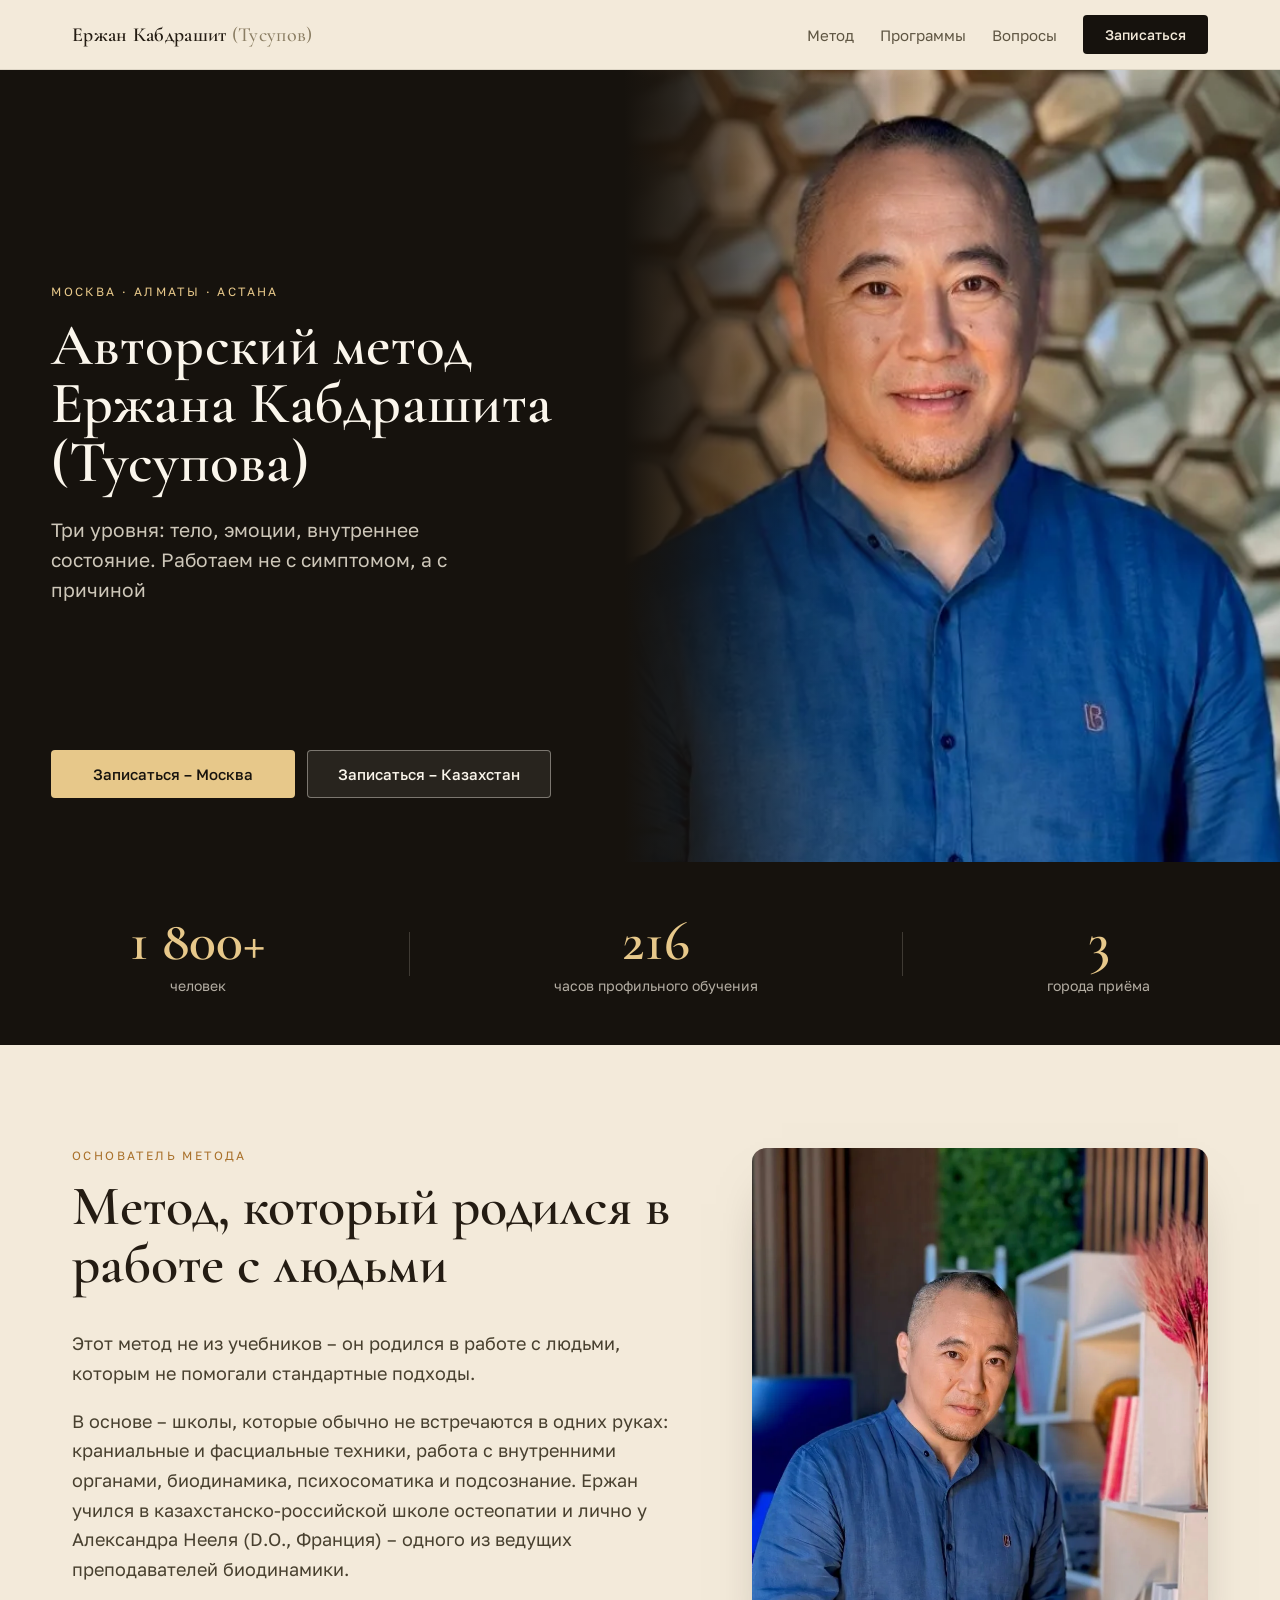
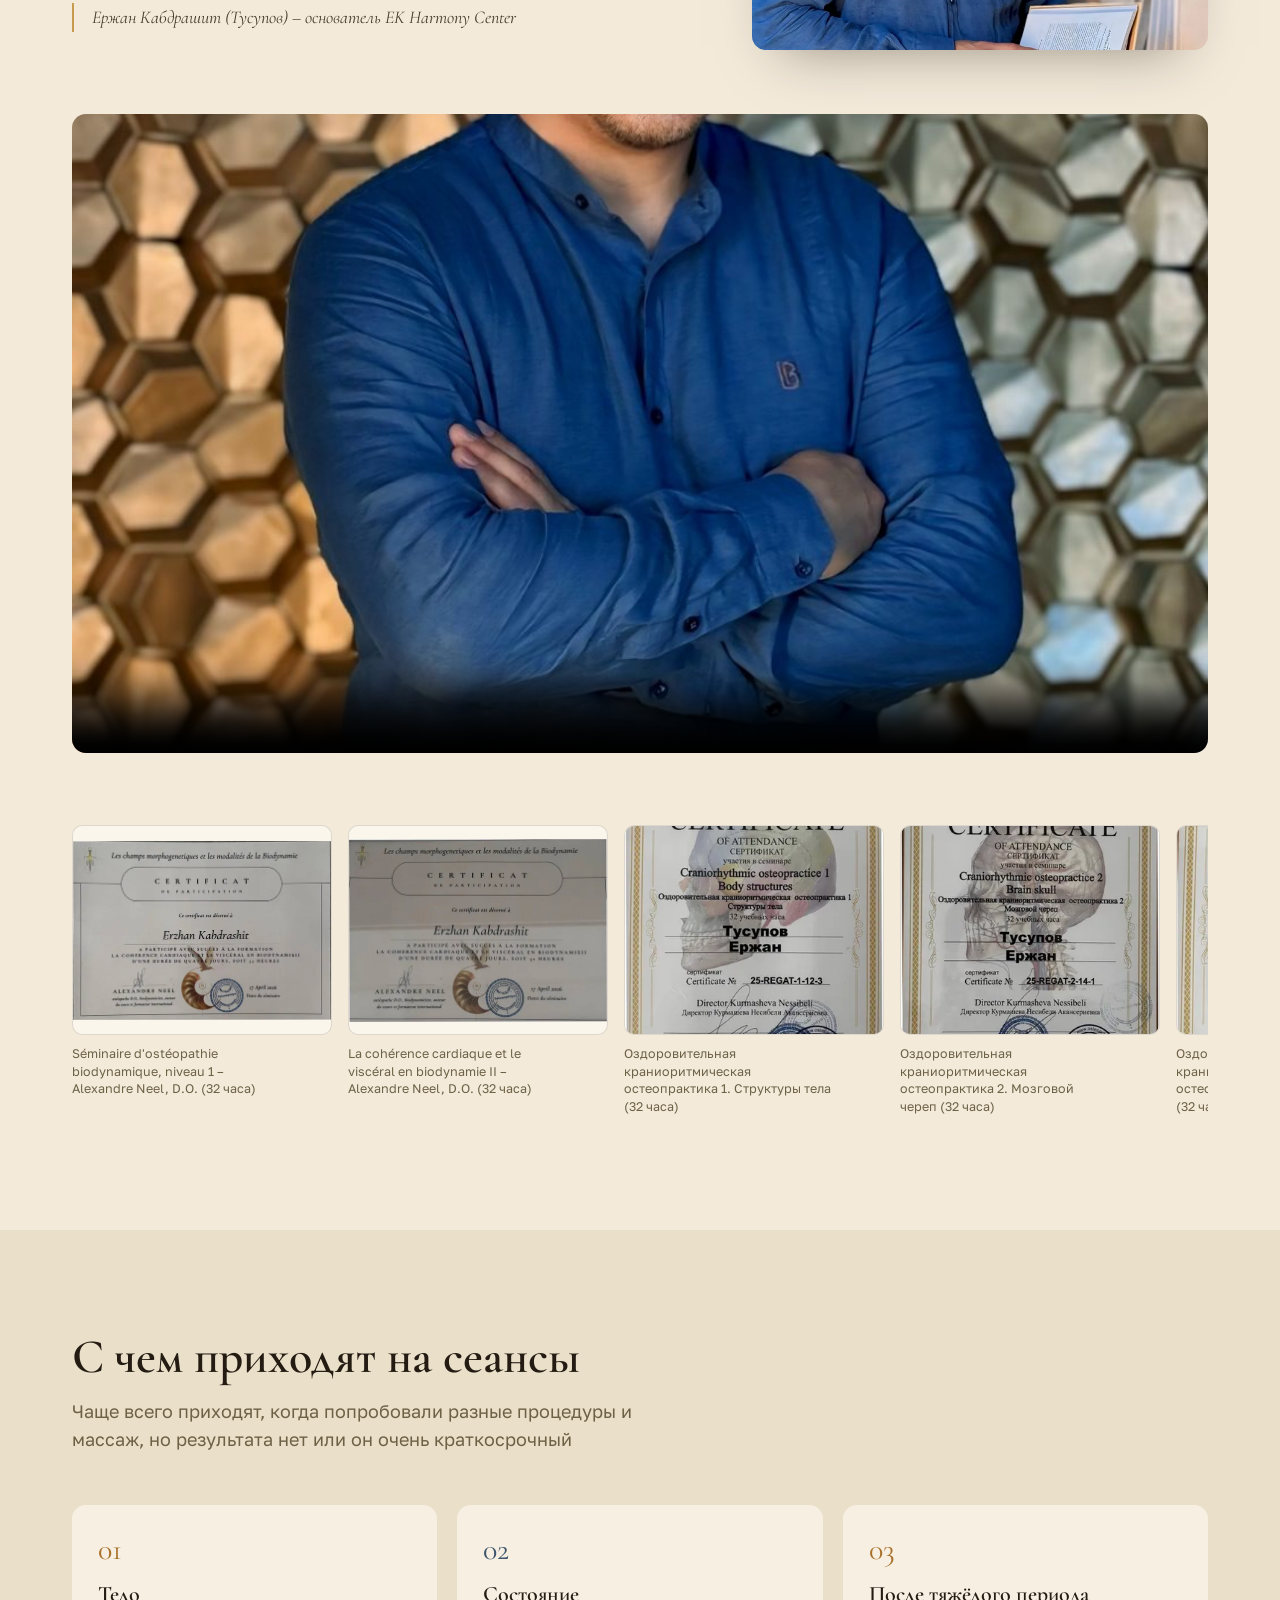
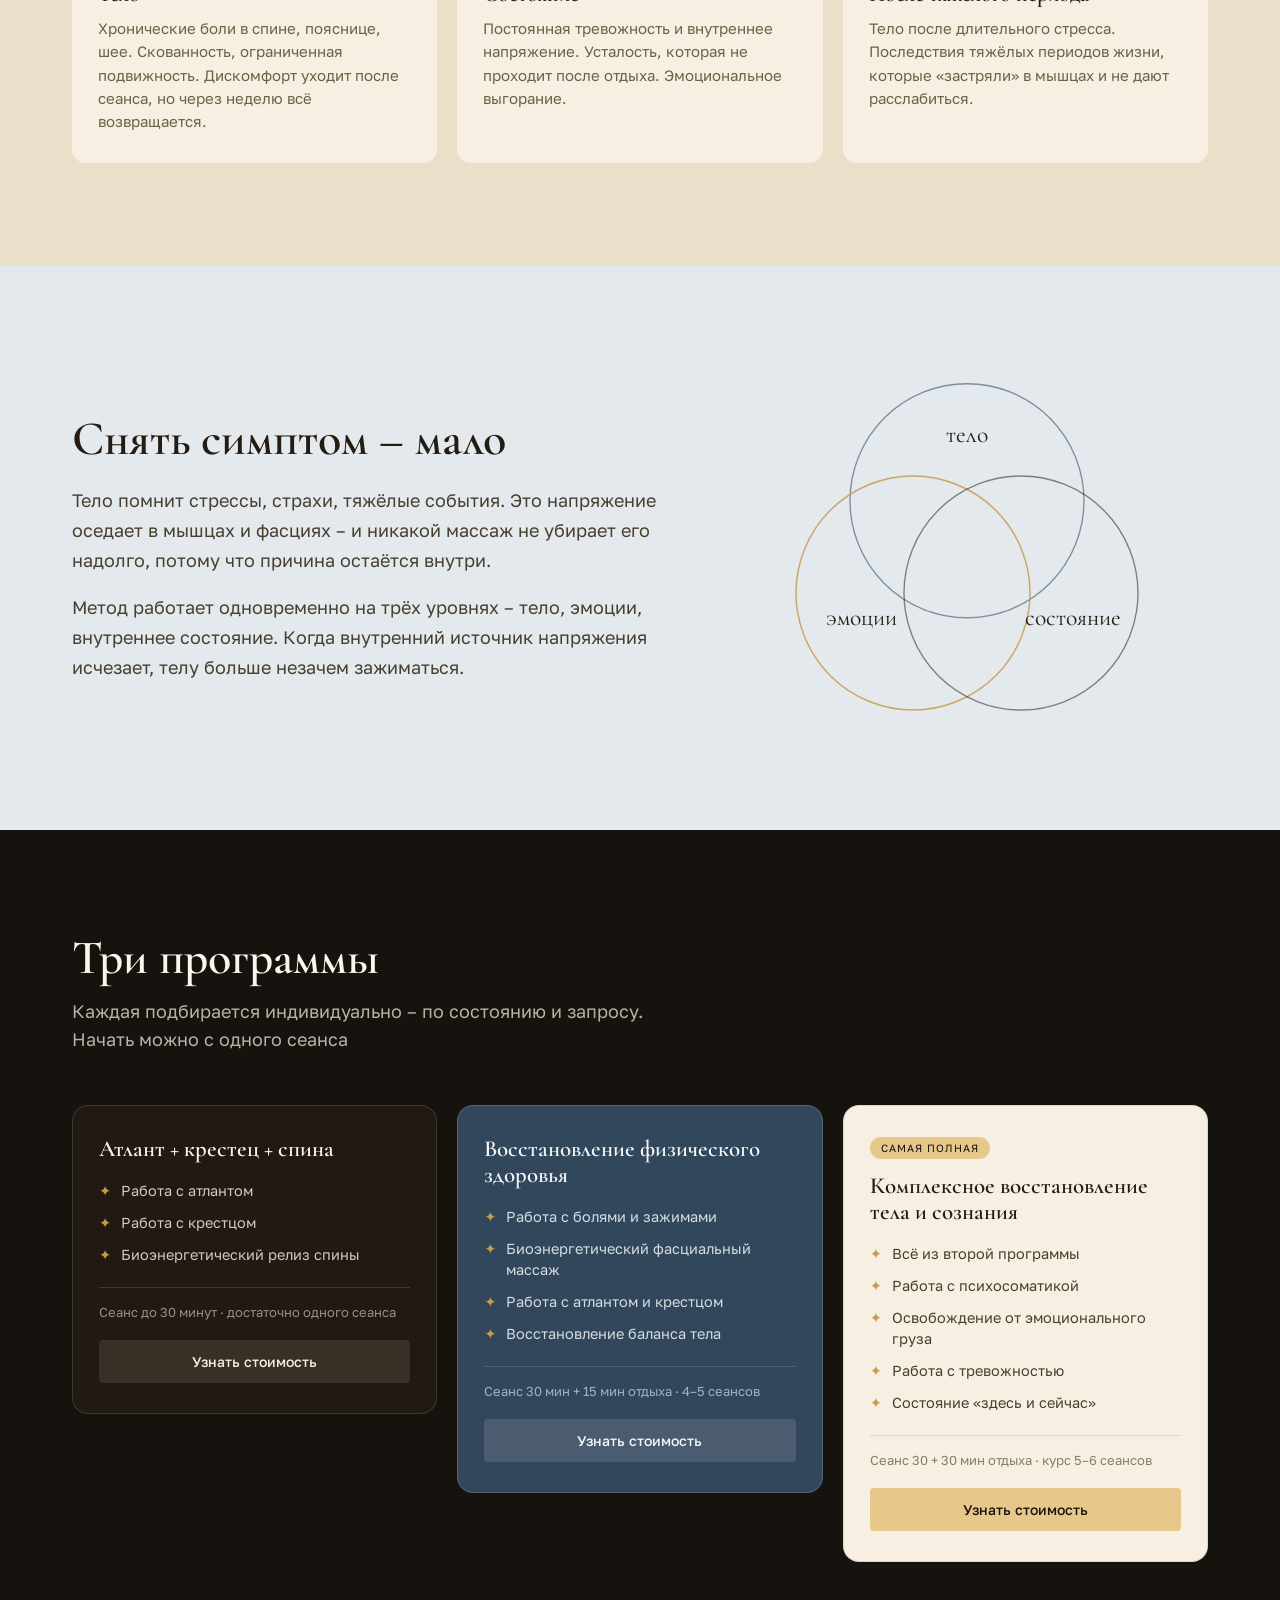
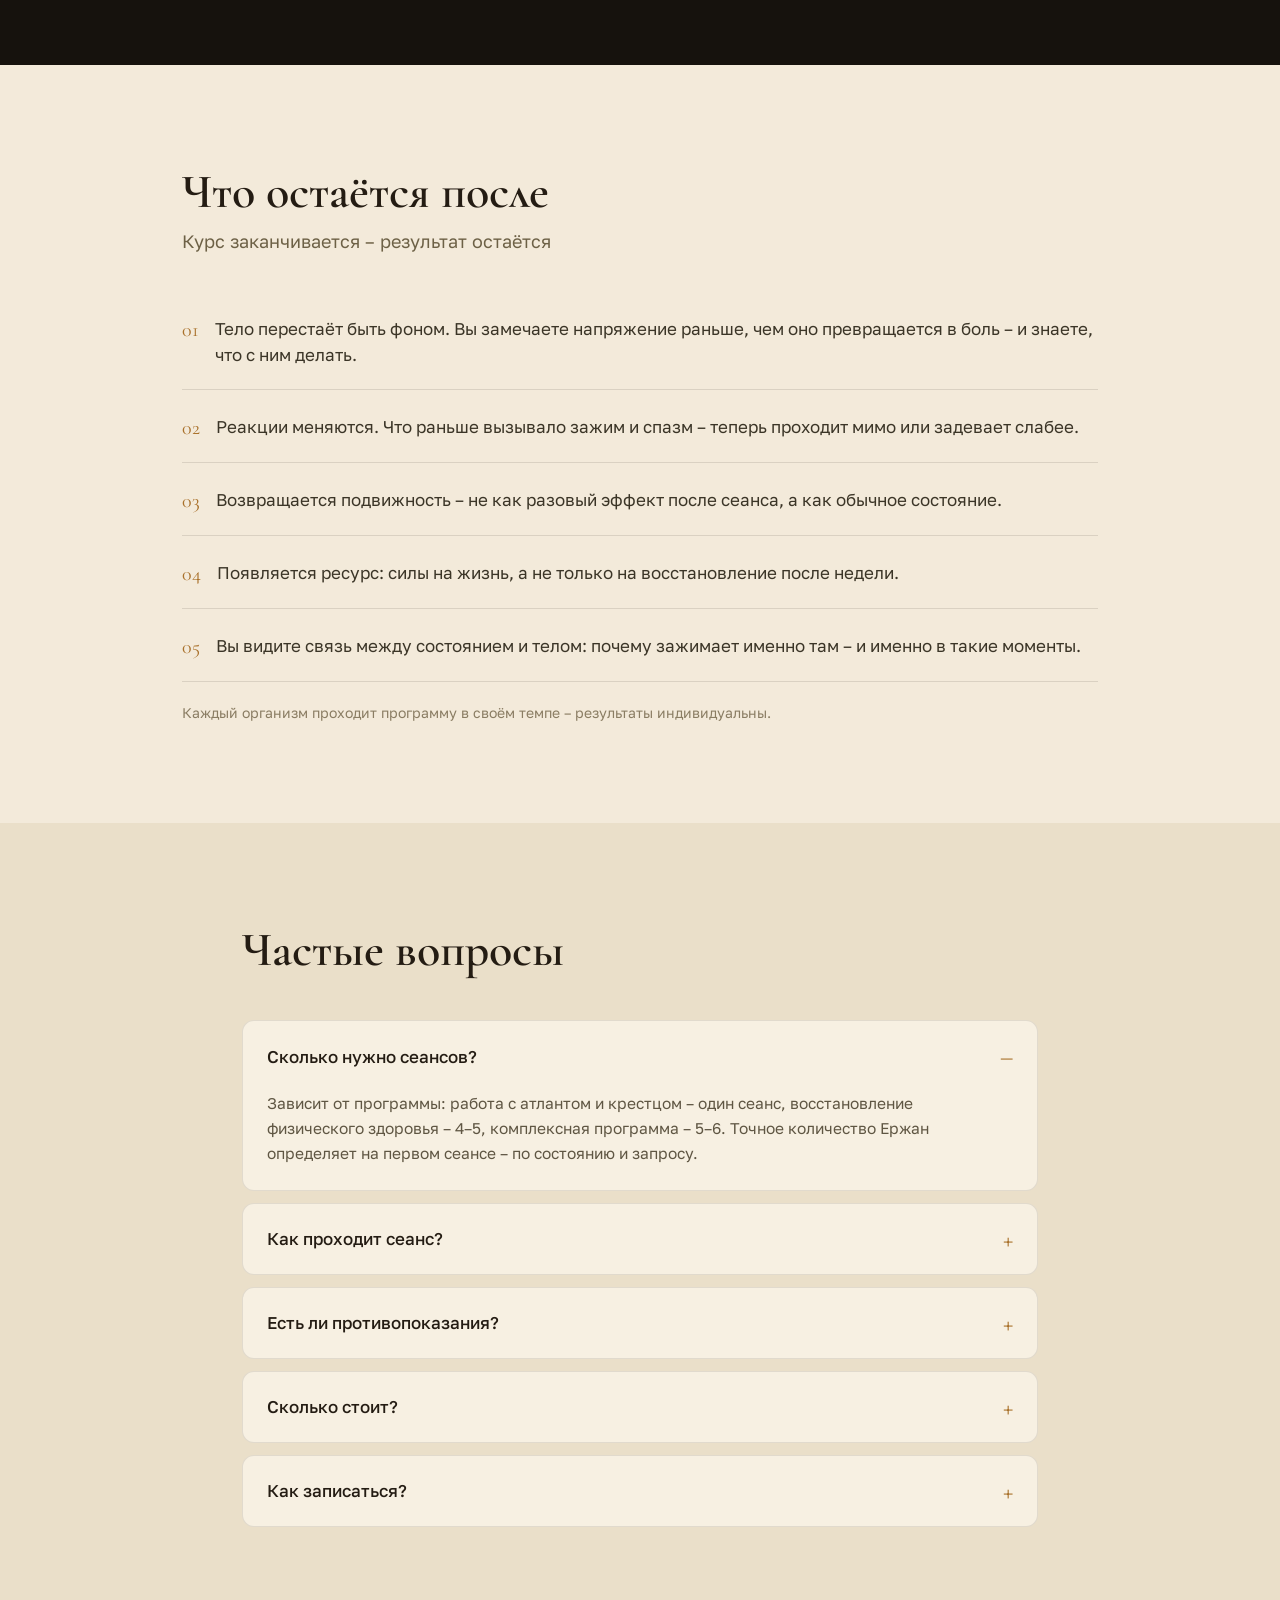
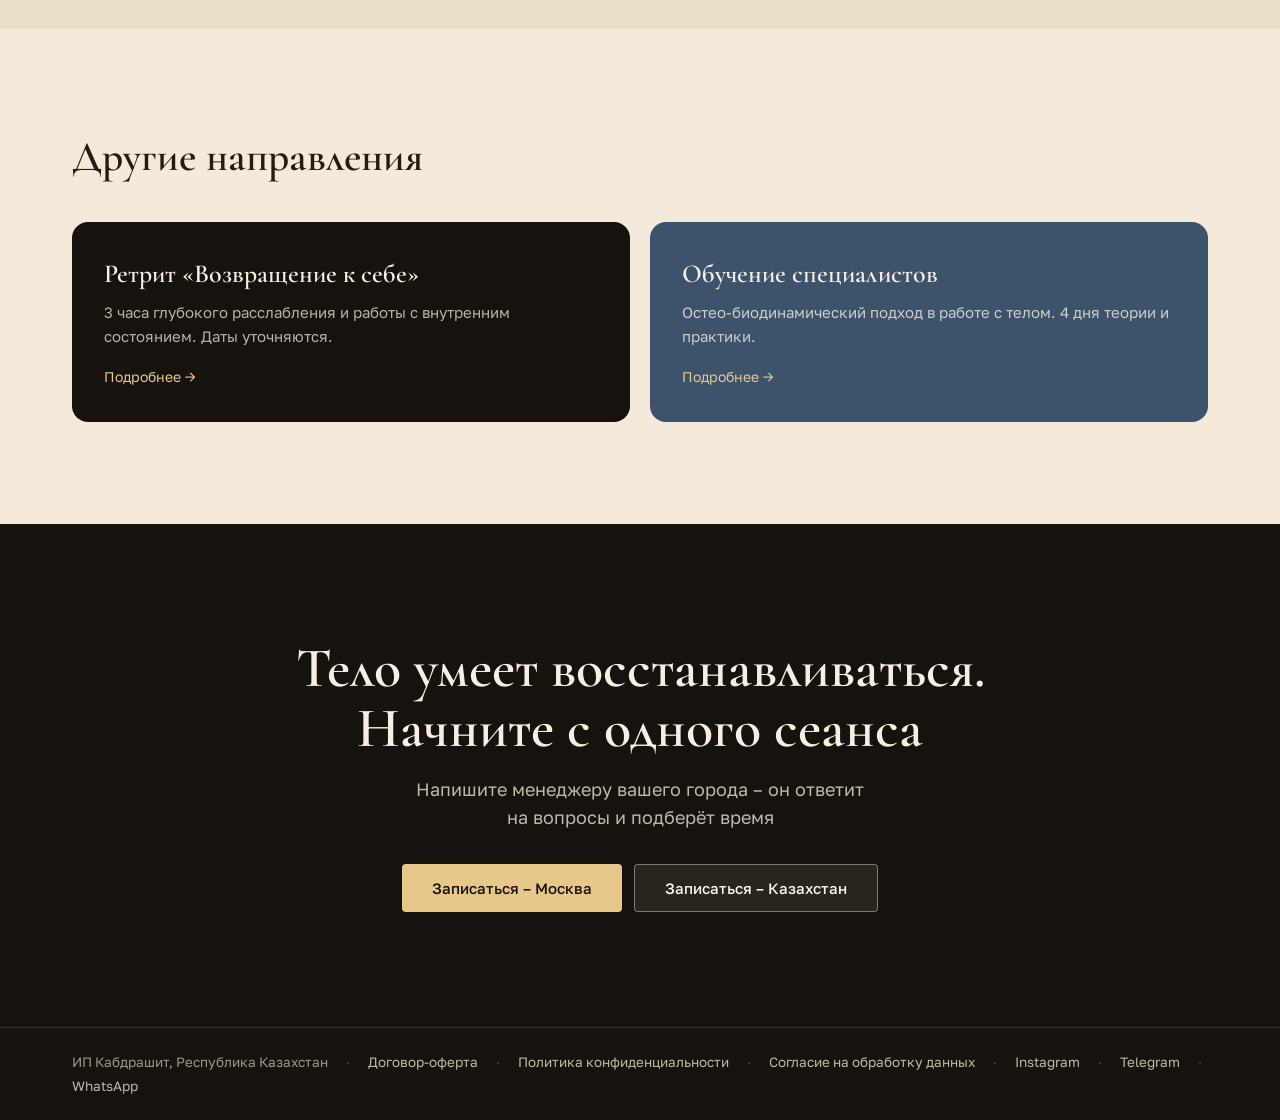
==== index.html @ f8bca26f "Заголовок: «С чем приходят на программу» -> «С чем приходят на сеансы» Co-Authored-By: Claude Fable " ====
<!DOCTYPE html>
<html lang="ru">
<head>
<meta charset="utf-8">
<meta name="viewport" content="width=device-width, initial-scale=1">
<title>Ержан Кабдрашит (Тусупов) – индивидуальные сеансы</title>
<meta name="description" content="Авторский метод работы с телом, эмоциями и внутренним состоянием. Три программы сеансов. Приём в Москве, Алматы и Астане.">
<link rel="canonical" href="https://xenaja.github.io/tusupov-method/">
<meta property="og:type" content="website">
<meta property="og:title" content="Ержан Кабдрашит (Тусупов) – индивидуальные сеансы">
<meta property="og:description" content="Три уровня: тело, эмоции, внутреннее состояние. Работаем не с симптомом, а с причиной. Москва, Алматы, Астана.">
<meta property="og:url" content="https://xenaja.github.io/tusupov-method/">
<meta property="og:image" content="https://xenaja.github.io/tusupov-method/og-image.jpg">
<meta property="og:image:width" content="1200">
<meta property="og:image:height" content="630">
<meta property="og:locale" content="ru_RU">
<link rel="icon" href="favicon.svg" type="image/svg+xml">
<link rel="apple-touch-icon" href="apple-touch-icon.png">
<link rel="preconnect" href="https://fonts.googleapis.com">
<link rel="preconnect" href="https://fonts.gstatic.com" crossorigin>
<link href="https://fonts.googleapis.com/css2?family=Golos+Text:wght@400;500;600&family=Cormorant+Garamond:wght@500;600;700&display=swap" rel="stylesheet">
<script type="application/ld+json">
{
  "@context": "https://schema.org",
  "@type": "Organization",
  "name": "Ержан Кабдрашит (Тусупов)",
  "description": "Авторский метод работы с телом и внутренним состоянием: индивидуальные сеансы, ретрит, обучение специалистов.",
  "url": "https://xenaja.github.io/tusupov-method/",
  "areaServed": ["Москва", "Алматы", "Астана"]
}
</script>
<link rel="stylesheet" href="site.css">
</head>
<body>
<a class="skip-link" href="#main">Перейти к содержимому</a>

<!-- ===== NAV ===== -->
<header class="site-header">
  <nav class="nav" aria-label="Основное меню">
    <a href="#top" class="nav-brand">Ержан Кабдрашит <span>(Тусупов)</span></a>
    <div class="nav-links">
      <a href="#metod" class="link first">Метод</a>
      <a href="#programma" class="link">Программы</a>
      <a href="#faq" class="link">Вопросы</a>
      <a href="#zapis" class="nav-cta">Записаться</a>
    </div>
    <button class="burger" id="burger" aria-label="Открыть меню" aria-expanded="false" aria-controls="mobileMenu">
      <svg class="icon-open" width="20" height="20" viewBox="0 0 20 20" aria-hidden="true"><line x1="2" y1="5" x2="18" y2="5" stroke="#241C13" stroke-width="1.6"/><line x1="2" y1="10" x2="18" y2="10" stroke="#241C13" stroke-width="1.6"/><line x1="2" y1="15" x2="18" y2="15" stroke="#241C13" stroke-width="1.6"/></svg>
      <svg class="icon-close" width="20" height="20" viewBox="0 0 20 20" aria-hidden="true"><line x1="3" y1="3" x2="17" y2="17" stroke="#241C13" stroke-width="1.6"/><line x1="17" y1="3" x2="3" y2="17" stroke="#241C13" stroke-width="1.6"/></svg>
    </button>
  </nav>
</header>
<div class="mobile-menu" id="mobileMenu">
  <a href="#metod" class="link">Метод</a>
  <a href="#programma" class="link">Программы</a>
  <a href="#faq" class="link">Вопросы</a>
  <a href="#zapis" class="nav-cta">Записаться</a>
</div>

<!-- ===== HERO ===== -->
<section class="hero" id="top">
  <div class="hero-copy">
    <div class="hero-center">
      <span class="hero-badge">Москва · Алматы · Астана</span>
      <h1>Авторский метод Ержана Кабдрашита (Тусупова)</h1>
      <p class="hero-sub">Три уровня: тело, эмоции, внутреннее состояние. Работаем не с симптомом, а с причиной</p>
    </div>
    <div class="hero-cta" id="zapis">
      <a class="btn btn-gold" data-tg="program_hero_msk" href="#" target="_blank" rel="noopener">Записаться – Москва</a>
      <a class="btn btn-outline-dark" data-wa="Здравствуйте! Хочу записаться на программу" href="#" target="_blank" rel="noopener">Записаться – Казахстан</a>
    </div>
  </div>
  <div class="hero-photo">
    <picture>
      <source srcset="photos/hero/hero-2.webp" type="image/webp">
      <img src="photos/hero/hero-2.jpg" alt="Ержан Кабдрашит (Тусупов)" loading="eager" fetchpriority="high" style="object-position:60% 20%;transform:scale(1.7);transform-origin:60% 24%;">
    </picture>
  </div>
</section>

<main id="main">

<!-- ===== COUNTERS ===== -->
<section class="counters" aria-label="Цифры">
  <div class="counters-in">
    <div class="counter-item">
      <div class="counter-num"><span data-count-to="1800">0</span>+</div>
      <div class="counter-cap">человек</div>
    </div>
    <div class="counter-sep" aria-hidden="true"></div>
    <div class="counter-item">
      <div class="counter-num"><span data-count-to="216">0</span></div>
      <div class="counter-cap">часов профильного обучения</div>
    </div>
    <div class="counter-sep" aria-hidden="true"></div>
    <div class="counter-item">
      <div class="counter-num">3</div>
      <div class="counter-cap">города приёма</div>
    </div>
  </div>
</section>

<!-- ===== ABOUT ===== -->
<section class="section" id="metod">
  <div class="about-grid">
    <div class="about-text">
      <div class="eyebrow">Основатель метода</div>
      <h2 style="font-size:clamp(32px,4.4vw,56px);line-height:1.04;margin-bottom:clamp(24px,3.5vw,36px);">Метод, который родился в работе с людьми</h2>
      <p>Этот метод не из учебников – он родился в работе с людьми, которым не помогали стандартные подходы.</p>
      <p>В основе – школы, которые обычно не встречаются в одних руках: краниальные и фасциальные техники, работа с внутренними органами, биодинамика, психосоматика и подсознание. Ержан учился в казахстанско-российской школе остеопатии и лично у Александра Нееля (D.O., Франция) – одного из ведущих преподавателей биодинамики.</p>
      <p class="about-quote">Ержан Кабдрашит (Тусупов) – основатель EK Harmony Center</p>
    </div>
    <picture class="about-photo">
      <source srcset="photos/about-founder.webp" type="image/webp">
      <img src="photos/about-founder.jpg" alt="Ержан Кабдрашит (Тусупов)" loading="lazy" decoding="async">
    </picture>
  </div>

  <div class="video-box">
    <video controls preload="none" poster="photos/video-poster-2.jpg" playsinline>
      <source src="video/method.mp4" type="video/mp4">
      Ваш браузер не поддерживает видео.
    </video>
  </div>

  <div class="lane" id="certLane"></div>
</section>

<!-- ===== С ЧЕМ ПРИХОДЯТ ===== -->
<section class="bg-warm">
  <div class="section-tight" style="max-width:var(--container);margin:0 auto;padding-left:var(--pad);padding-right:var(--pad);">
    <h2 style="font-size:clamp(30px,4vw,48px);line-height:1.08;margin-bottom:14px;max-width:620px;">С чем приходят на сеансы</h2>
    <p class="lead">Чаще всего приходят, когда попробовали разные процедуры и массаж, но результата нет или он очень краткосрочный</p>
    <div class="pains-grid">
      <div class="pain-card">
        <div class="pain-num" style="color:#A9712B;">01</div>
        <div class="pain-title">Тело</div>
        <div class="pain-text">Хронические боли в спине, пояснице, шее. Скованность, ограниченная подвижность. Дискомфорт уходит после сеанса, но через неделю всё возвращается.</div>
      </div>
      <div class="pain-card">
        <div class="pain-num" style="color:#3C536B;">02</div>
        <div class="pain-title">Состояние</div>
        <div class="pain-text">Постоянная тревожность и внутреннее напряжение. Усталость, которая не проходит после отдыха. Эмоциональное выгорание.</div>
      </div>
      <div class="pain-card">
        <div class="pain-num" style="color:#A9712B;">03</div>
        <div class="pain-title">После тяжёлого периода</div>
        <div class="pain-text">Тело после длительного стресса. Последствия тяжёлых периодов жизни, которые «застряли» в мышцах и не дают расслабиться.</div>
      </div>
    </div>
  </div>
</section>

<!-- ===== СНЯТЬ СИМПТОМ – МАЛО ===== -->
<section class="bg-coolgrey">
  <div class="section">
    <div class="why-grid">
      <div>
        <h2 style="font-size:clamp(30px,4vw,48px);line-height:1.06;margin-bottom:22px;">Снять симптом – мало</h2>
        <p>Тело помнит стрессы, страхи, тяжёлые события. Это напряжение оседает в мышцах и фасциях – и никакой массаж не убирает его надолго, потому что причина остаётся внутри.</p>
        <p>Метод работает одновременно на трёх уровнях – тело, эмоции, внутреннее состояние. Когда внутренний источник напряжения исчезает, телу больше незачем зажиматься.</p>
      </div>
      <div class="why-svg">
        <svg viewBox="0 0 320 320" width="100%" style="max-width:360px;" aria-hidden="true">
          <circle cx="160" cy="118" r="104" fill="none" stroke="#3C536B" stroke-width="1.2" opacity="0.6"/>
          <circle cx="112" cy="200" r="104" fill="none" stroke="#C79A4E" stroke-width="1.3" opacity="0.85"/>
          <circle cx="208" cy="200" r="104" fill="none" stroke="#16120D" stroke-width="1.2" opacity="0.5"/>
          <text x="160" y="66" text-anchor="middle" fill="#241C13" font-family="Cormorant Garamond, serif" font-size="21">тело</text>
          <text x="66" y="228" text-anchor="middle" fill="#241C13" font-family="Cormorant Garamond, serif" font-size="21">эмоции</text>
          <text x="254" y="228" text-anchor="middle" fill="#241C13" font-family="Cormorant Garamond, serif" font-size="21">состояние</text>
        </svg>
      </div>
    </div>
  </div>
</section>

<!-- ===== ТРИ ПРОГРАММЫ ===== -->
<section class="bg-black" id="programma">
  <div class="section-tight" style="max-width:var(--container);margin:0 auto;padding-left:var(--pad);padding-right:var(--pad);">
    <h2 style="font-size:clamp(30px,4vw,48px);line-height:1.06;margin-bottom:14px;color:var(--cream);">Три программы</h2>
    <p class="lead" style="color:rgba(247,240,226,.72);">Каждая подбирается индивидуально – по состоянию и запросу. Начать можно с одного сеанса</p>
    <div class="progs-grid">

      <div class="prog v-dark">
        <div class="prog-title">Атлант + крестец + спина</div>
        <div class="prog-list">
          <div class="li"><span class="mark">✦</span><span>Работа с атлантом</span></div>
          <div class="li"><span class="mark">✦</span><span>Работа с крестцом</span></div>
          <div class="li"><span class="mark">✦</span><span>Биоэнергетический релиз спины</span></div>
        </div>
        <div class="prog-meta">Сеанс до 30 минут · достаточно одного сеанса</div>
        <a class="prog-btn" href="#zapis">Узнать стоимость</a>
      </div>

      <div class="prog v-blue">
        <div class="prog-title">Восстановление физического здоровья</div>
        <div class="prog-list">
          <div class="li"><span class="mark">✦</span><span>Работа с болями и зажимами</span></div>
          <div class="li"><span class="mark">✦</span><span>Биоэнергетический фасциальный массаж</span></div>
          <div class="li"><span class="mark">✦</span><span>Работа с атлантом и крестцом</span></div>
          <div class="li"><span class="mark">✦</span><span>Восстановление баланса тела</span></div>
        </div>
        <div class="prog-meta">Сеанс 30 мин + 15 мин отдыха · 4–5 сеансов</div>
        <a class="prog-btn" href="#zapis">Узнать стоимость</a>
      </div>

      <div class="prog v-feat">
        <div class="prog-badge">Самая полная</div>
        <div class="prog-title">Комплексное восстановление тела и сознания</div>
        <div class="prog-list">
          <div class="li"><span class="mark">✦</span><span>Всё из второй программы</span></div>
          <div class="li"><span class="mark">✦</span><span>Работа с психосоматикой</span></div>
          <div class="li"><span class="mark">✦</span><span>Освобождение от эмоционального груза</span></div>
          <div class="li"><span class="mark">✦</span><span>Работа с тревожностью</span></div>
          <div class="li"><span class="mark">✦</span><span>Состояние «здесь и сейчас»</span></div>
        </div>
        <div class="prog-meta">Сеанс 30 + 30 мин отдыха · курс 5–6 сеансов</div>
        <a class="prog-btn" href="#zapis">Узнать стоимость</a>
      </div>

    </div>
  </div>
</section>

<!-- ===== ЧТО ОСТАЁТСЯ ПОСЛЕ ===== -->
<section class="section-narrow">
  <h2 style="font-size:clamp(30px,4vw,48px);line-height:1.06;margin-bottom:12px;">Что остаётся после</h2>
  <p style="font-size:18px;color:var(--text-muted);margin:0 0 clamp(28px,4vw,44px);">Курс заканчивается – результат остаётся</p>
  <div class="gains-list">
    <div class="gain-row"><span class="gain-num">01</span><div class="gain-text">Тело перестаёт быть фоном. Вы замечаете напряжение раньше, чем оно превращается в боль – и знаете, что с ним делать.</div></div>
    <div class="gain-row"><span class="gain-num">02</span><div class="gain-text">Реакции меняются. Что раньше вызывало зажим и спазм – теперь проходит мимо или задевает слабее.</div></div>
    <div class="gain-row"><span class="gain-num">03</span><div class="gain-text">Возвращается подвижность – не как разовый эффект после сеанса, а как обычное состояние.</div></div>
    <div class="gain-row"><span class="gain-num">04</span><div class="gain-text">Появляется ресурс: силы на жизнь, а не только на восстановление после недели.</div></div>
    <div class="gain-row"><span class="gain-num">05</span><div class="gain-text">Вы видите связь между состоянием и телом: почему зажимает именно там – и именно в такие моменты.</div></div>
  </div>
  <p class="note-line">Каждый организм проходит программу в своём темпе – результаты индивидуальны.</p>
</section>

<!-- ===== FAQ ===== -->
<section class="bg-warm" id="faq">
  <div class="section-faq">
    <h2 style="font-size:clamp(30px,4vw,48px);line-height:1.06;margin-bottom:clamp(28px,4vw,44px);">Частые вопросы</h2>
    <div class="faq-list">

      <div class="faq-item open">
        <button class="faq-q" aria-expanded="true">
          <span>Сколько нужно сеансов?</span>
          <span class="faq-sign">–</span>
        </button>
        <div class="faq-a">Зависит от программы: работа с атлантом и крестцом – один сеанс, восстановление физического здоровья – 4–5, комплексная программа – 5–6. Точное количество Ержан определяет на первом сеансе – по состоянию и запросу.</div>
      </div>

      <div class="faq-item">
        <button class="faq-q" aria-expanded="false">
          <span>Как проходит сеанс?</span>
          <span class="faq-sign">+</span>
        </button>
        <div class="faq-a">Основная работа занимает до 30 минут, после – время отдыха: телу нужно освоить изменения. Приходите в удобной одежде, не сковывающей движения.</div>
      </div>

      <div class="faq-item">
        <button class="faq-q" aria-expanded="false">
          <span>Есть ли противопоказания?</span>
          <span class="faq-sign">+</span>
        </button>
        <div class="faq-a">Да. Программа не подходит при онкологических заболеваниях и эпилепсии. Отдельного обсуждения требуют: острые воспаления и высокая температура, тромбозы, свежие травмы, беременность, психиатрические состояния в остром периоде. При хроническом заболевании – проконсультируйтесь с врачом и напишите менеджеру.</div>
      </div>

      <div class="faq-item">
        <button class="faq-q" aria-expanded="false">
          <span>Сколько стоит?</span>
          <span class="faq-sign">+</span>
        </button>
        <div class="faq-a">Стоимость назовёт менеджер вашего города: Казахстан – WhatsApp, Москва – Telegram.</div>
      </div>

      <div class="faq-item">
        <button class="faq-q" aria-expanded="false">
          <span>Как записаться?</span>
          <span class="faq-sign">+</span>
        </button>
        <div class="faq-a">Нажмите кнопку записи вашего города. Менеджер уточнит, что вас беспокоит, подберёт время и ответит на вопросы.</div>
      </div>

    </div>
  </div>
</section>

<!-- ===== ДРУГИЕ НАПРАВЛЕНИЯ ===== -->
<section class="section">
  <h2 style="font-size:clamp(28px,3.6vw,42px);margin-bottom:clamp(28px,4vw,40px);">Другие направления</h2>
  <div class="other-grid">
    <a class="other-card dark" href="./retreat">
      <h3>Ретрит «Возвращение к себе»</h3>
      <p>3 часа глубокого расслабления и работы с внутренним состоянием. Даты уточняются.</p>
      <span class="more">Подробнее →</span>
    </a>
    <a class="other-card blue" href="./training">
      <h3>Обучение специалистов</h3>
      <p>Остео-биодинамический подход в работе с телом. 4 дня теории и практики.</p>
      <span class="more">Подробнее →</span>
    </a>
  </div>
</section>

<!-- ===== FINAL + FOOTER ===== -->
<section class="bg-black">
  <div class="final-wrap">
    <h2>Тело умеет восстанавливаться. Начните с одного сеанса</h2>
    <p>Напишите менеджеру вашего города – он ответит на вопросы и подберёт время</p>
    <div class="final-cta">
      <a class="btn btn-gold" data-tg="program_final_msk" href="#" target="_blank" rel="noopener">Записаться – Москва</a>
      <a class="btn btn-outline-dark" data-wa="Здравствуйте! Хочу записаться на программу" href="#" target="_blank" rel="noopener">Записаться – Казахстан</a>
    </div>
  </div>
  <footer>
    <div class="footer-in">
      <span>ИП Кабдрашит, Республика Казахстан</span>
      <span class="dot">·</span><a href="./oferta">Договор-оферта</a>
      <span class="dot">·</span><a href="./privacy">Политика конфиденциальности</a>
      <span class="dot">·</span><a href="./consent">Согласие на обработку данных</a>
      <!-- Instagram: заменить # на ссылку аккаунта -->
      <span class="dot">·</span><a href="#" target="_blank" rel="noopener">Instagram</a>
      <!-- Telegram: PLACEHOLDER_BOT заменить на username бота (см. site.js) -->
      <span class="dot">·</span><a data-tg="program_footer" href="#" target="_blank" rel="noopener">Telegram</a>
      <span class="dot">·</span><a data-wa="Здравствуйте!" href="#" target="_blank" rel="noopener">WhatsApp</a>
    </div>
  </footer>
</section>

</main>

<!-- Лайтбокс сертификата -->
<div class="lightbox" id="lightbox" role="dialog" aria-modal="true" aria-label="Просмотр сертификата">
  <div class="lightbox-card">
    <img id="lightboxImg" src="" alt="Сертификат">
    <div id="lightboxName" class="lightbox-name"></div>
    <button id="lightboxClose" class="lightbox-close">Закрыть</button>
  </div>
</div>

<script src="site.js"></script>
</body>
</html>
---- site.css ----
:root{
  --paper:#F3EADA;
  --warm:#EADFC9;
  --card-warm:#F7F0E2;
  --coolgrey:#E4E9ED;
  --ink:#241C13;
  --ink-black:#16120D;
  --card-dark:#211A12;
  --text-body:#48402F;
  --text-muted:#6d6146;
  --text-soft:#5f5643;
  --text-faint:#8a7d63;
  --gold:#C79A4E;
  --gold-light:#E7C88A;
  --gold-deep:#A9712B;
  --denim:#3C536B;
  --card-blue:#33475C;
  --cream:#FBF6EC;
  --oncream:#F7F0E2;
  --line:rgba(36,28,19,0.10);
  --font-display:'Cormorant Garamond',Georgia,serif;
  --font-body:'Golos Text',system-ui,-apple-system,sans-serif;
  --container:1200px;
  --pad:32px;
}
*{box-sizing:border-box}
html{scroll-behavior:smooth}
body{margin:0;background:var(--paper);color:var(--ink);font-family:var(--font-body);-webkit-font-smoothing:antialiased;-webkit-tap-highlight-color:transparent;overflow-x:hidden}
a{color:inherit;text-decoration:none}
img{max-width:100%;display:block}
::selection{background:var(--ink-black);color:var(--paper)}
:focus-visible{outline:2px solid var(--gold-deep);outline-offset:3px}
.skip-link{position:absolute;left:-9999px;top:0;z-index:200;background:var(--gold-light);color:var(--ink-black);padding:12px 20px;font-size:15px}
.skip-link:focus{left:0}
.wrap{max-width:var(--container);margin:0 auto;padding-left:var(--pad);padding-right:var(--pad)}
h1,h2,h3{font-family:var(--font-display);font-weight:600;margin:0}

.btn{display:inline-flex;align-items:center;justify-content:center;min-height:48px;font-size:15px;font-weight:500;border-radius:4px;padding:14px 26px;transition:filter .25s,background .25s,transform .25s;cursor:pointer;touch-action:manipulation}
.btn:hover{filter:brightness(1.07)}
.btn-gold{color:var(--ink-black);background:var(--gold-light)}
.btn-outline-dark{color:var(--cream);background:rgba(251,246,236,0.08);border:1.5px solid rgba(251,246,236,0.4)}
.btn-outline-dark:hover{background:rgba(251,246,236,0.14)}

/* ---------- Nav ---------- */
.site-header{position:sticky;top:0;z-index:50;background:rgba(243,234,218,0.9);-webkit-backdrop-filter:blur(10px);backdrop-filter:blur(10px);border-bottom:1px solid var(--line)}
.nav{max-width:var(--container);margin:0 auto;padding:15px var(--pad);display:flex;align-items:center;justify-content:space-between;gap:24px}
.nav-brand{font-family:var(--font-display);font-weight:600;font-size:20px;letter-spacing:.3px;white-space:nowrap}
.nav-brand span{color:var(--text-faint);font-weight:500}
.nav-links{display:flex;align-items:center;gap:26px}
.nav-links a.link{font-size:15px;color:var(--text-soft)}
.nav-links a.link:hover{color:var(--ink)}
.nav-links a.link.current{color:var(--ink);border-bottom:1.5px solid var(--gold);padding-bottom:3px}
.nav-cta{font-size:14px;font-weight:500;color:var(--paper);background:var(--ink-black);padding:11px 22px;border-radius:4px;touch-action:manipulation}
.nav-cta:hover{filter:brightness(1.3)}
.burger{display:none;align-items:center;justify-content:center;width:44px;height:44px;background:none;border:1px solid var(--line);border-radius:4px;cursor:pointer;touch-action:manipulation}
.burger .icon-close{display:none}
.mobile-menu{position:fixed;inset:0;z-index:60;background:var(--paper);display:flex;flex-direction:column;justify-content:center;align-items:center;gap:10px;padding:80px 32px 40px;text-align:center;opacity:0;visibility:hidden;transform:translateY(-10px);transition:opacity .25s ease,transform .25s ease,visibility 0s linear .25s}
.mobile-menu a.link{font-family:var(--font-display);font-size:clamp(24px,7vw,32px);font-weight:600;color:var(--ink);padding:12px 0}
.mobile-menu a.link.current{color:var(--gold-deep)}
.mobile-menu .nav-cta{margin-top:22px}
body.menu-open .mobile-menu{opacity:1;visibility:visible;transform:translateY(0);transition:opacity .25s ease,transform .25s ease,visibility 0s linear 0s}
body.menu-open{overflow:hidden}
@media (max-width:760px){.nav-links{display:none}.burger{display:flex}}

/* ---------- Hero (общий грид-паттерн) ---------- */
.hero{display:grid;grid-template-columns:1fr 1.05fr;align-items:stretch;background:var(--ink-black);min-height:min(88vh,800px)}
.hero.compact{min-height:min(84vh,760px)}
.hero-copy{display:flex;flex-direction:column;padding:clamp(40px,5vw,72px) clamp(28px,4vw,64px)}
.hero-center{margin:auto 0}
.hero-badge{display:inline-block;font-size:12px;letter-spacing:2.4px;text-transform:uppercase;color:var(--gold-light);margin-bottom:18px}
.hero h1{font-size:clamp(40px,4.6vw,74px);line-height:1;color:var(--cream);letter-spacing:.3px;max-width:19ch}
.hero h1.hero-h1-lg{font-size:clamp(42px,5vw,80px)}
.hero h1.hero-h1-md{font-size:clamp(34px,4vw,62px);line-height:1.04;max-width:16ch}
.hero-sub{font-size:clamp(16px,1.5vw,20px);line-height:1.55;color:rgba(239,231,216,.85);max-width:470px;margin:22px 0 0}
.hero-pill{display:inline-block;white-space:nowrap;line-height:1.4;font-size:13px;color:var(--gold-light);border:1px solid rgba(231,200,138,0.4);border-radius:999px;padding:7px 16px;margin-top:24px}
.hero-cta{display:flex;flex-wrap:wrap;gap:12px;max-width:500px}
.hero-cta .btn{flex:1 1 210px;text-align:center;white-space:nowrap}
.hero-cta.single .btn{flex:1 1 260px}
.hero-photo{position:relative;min-height:380px;overflow:hidden}
.hero-photo img{position:absolute;inset:0;width:100%;height:100%;object-fit:cover}
.hero-photo::after{content:"";position:absolute;inset:0;background:linear-gradient(90deg,#16120D 0%,rgba(22,18,13,.85) 8%,rgba(22,18,13,.3) 26%,rgba(22,18,13,0) 46%)}
@media (max-width:860px){
  .hero{grid-template-columns:1fr;min-height:auto}
  .hero-photo{min-height:320px}
  .hero-copy{padding-bottom:36px}
}

/* ---------- Counters ---------- */
.counters{background:var(--ink-black);color:var(--oncream)}
.counters-in{max-width:var(--container);margin:0 auto;padding:clamp(34px,4vw,52px) var(--pad);display:flex;flex-wrap:wrap;align-items:center;justify-content:space-around;gap:28px}
.counter-item{text-align:center}
.counter-num{font-family:var(--font-display);font-weight:600;font-size:clamp(38px,5vw,56px);color:var(--gold-light);line-height:1}
.counter-cap{font-size:14px;color:rgba(247,240,226,.7);margin-top:8px}
.counter-sep{width:1px;height:44px;background:rgba(247,240,226,.18)}

/* ---------- Sections ---------- */
.section{max-width:var(--container);margin:0 auto;padding:clamp(64px,8vw,120px) var(--pad)}
.section-tight{padding-top:clamp(64px,8vw,110px);padding-bottom:clamp(64px,8vw,110px)}
.bg-warm{background:var(--warm)}
.bg-coolgrey{background:var(--coolgrey)}
.bg-black{background:var(--ink-black);color:var(--oncream)}
.eyebrow{font-size:12px;letter-spacing:2.4px;text-transform:uppercase;color:var(--gold-deep);margin-bottom:14px}
.eyebrow.on-dark{color:var(--gold-light)}

/* ---------- About / split media+text ---------- */
.about-grid{display:grid;grid-template-columns:1.15fr .85fr;gap:clamp(32px,5vw,64px);align-items:stretch}
.about-text{display:flex;flex-direction:column;justify-content:center}
.about-text p{font-size:18px;line-height:1.65;color:var(--text-body);margin:0 0 18px}
.about-quote{font-family:var(--font-display);font-style:italic;font-size:20px;color:var(--gold-deep);border-left:2px solid var(--gold);padding-left:18px;margin:26px 0 0}
.about-photo{display:block;position:relative;width:100%;height:100%;min-height:440px;border-radius:14px;overflow:hidden;box-shadow:0 26px 54px -30px rgba(36,28,19,.5)}
.about-photo img{position:absolute;inset:0;width:100%;height:100%;object-fit:cover;object-position:50% 15%;transform:scale(1.12);transform-origin:50% 8%}
@media (max-width:860px){.about-grid{grid-template-columns:1fr}.about-photo{min-height:320px}}

.video-box{margin-top:clamp(40px,5vw,64px);border-radius:14px;overflow:hidden;aspect-ratio:16/9;background:var(--ink-black);display:flex;justify-content:center}
.video-box video{display:block;width:100%;height:100%;object-fit:cover}

.lane{display:flex;gap:16px;overflow-x:auto;padding-bottom:12px;margin-top:clamp(44px,6vw,72px)}
.lane::-webkit-scrollbar{height:6px}
.lane::-webkit-scrollbar-thumb{background:rgba(36,28,19,.2);border-radius:999px}
.cert{flex:0 0 auto;display:flex;flex-direction:column;align-items:flex-start;max-width:260px;cursor:pointer;background:none;border:none;padding:0;text-align:left;font-family:inherit;touch-action:manipulation}
.cert-img{height:clamp(160px,26vw,210px);display:flex;align-items:center;justify-content:center;background:var(--cream);border:1px solid rgba(36,28,19,.14);border-radius:10px;overflow:hidden;transition:border-color .25s}
.cert:hover .cert-img{border-color:var(--gold)}
.cert-img img{height:100%;width:auto;max-width:100%;display:block;object-fit:contain}
.cert-name{font-size:12.5px;color:var(--text-muted);line-height:1.4;margin-top:10px;max-width:210px}

/* ---------- Lead / lists ---------- */
.lead{font-size:18px;line-height:1.55;color:var(--text-muted);max-width:620px;margin:0 0 clamp(32px,4vw,52px)}
.lead.on-dark{color:rgba(247,240,226,.72)}

/* ---------- Pain / tile cards (3-col, warm) ---------- */
.pains-grid{display:grid;grid-template-columns:repeat(3,1fr);gap:20px}
.pain-card{background:var(--card-warm);border-radius:14px;padding:30px 26px}
.pain-num{font-family:var(--font-display);font-size:30px;line-height:1;margin-bottom:16px}
.pain-title{font-family:var(--font-display);font-weight:600;font-size:22px;margin-bottom:10px}
.pain-text{font-size:15px;line-height:1.55;color:var(--text-muted)}
@media (max-width:860px){.pains-grid{grid-template-columns:1fr}}

/* ---------- Tiles (2-col, "для кого") ---------- */
.tiles-2{display:grid;grid-template-columns:repeat(2,1fr);gap:16px}
.tile{display:flex;gap:16px;align-items:flex-start;background:var(--cream);border-radius:14px;padding:26px}
.tile .mark{font-size:20px;line-height:1.3}
.tile-text{font-size:17px;line-height:1.5;color:var(--text-body)}
@media (max-width:640px){.tiles-2{grid-template-columns:1fr}}

/* ---------- Why (circles) ---------- */
.why-grid{display:grid;grid-template-columns:1.1fr .9fr;gap:clamp(32px,5vw,72px);align-items:center}
.why-grid p{font-size:18px;line-height:1.65;color:var(--text-body);margin:0 0 18px}
.why-grid p:last-child{margin-bottom:0}
.why-svg{display:flex;justify-content:center}
@media (max-width:860px){.why-grid{grid-template-columns:1fr}}

/* ---------- Programs (3 colored cards) ---------- */
.progs-grid{display:grid;grid-template-columns:repeat(3,1fr);gap:20px;align-items:start}
.prog{border-radius:16px;padding:30px 26px;position:relative}
.prog-badge{display:inline-block;font-size:10.5px;letter-spacing:1px;text-transform:uppercase;color:var(--ink-black);background:var(--gold-light);padding:5px 11px;border-radius:999px;margin-bottom:14px}
.prog-title{font-family:var(--font-display);font-weight:600;font-size:23px;line-height:1.14;margin-bottom:18px}
.prog-list{display:flex;flex-direction:column;gap:11px;margin-bottom:22px}
.prog-list .li{display:flex;gap:10px;align-items:flex-start;font-size:14.5px;line-height:1.45}
.prog-list .li .mark{color:var(--gold);flex:0 0 auto}
.prog-meta{font-size:13px;padding-top:16px;margin-bottom:20px;border-top:1px solid}
.prog-btn{display:block;width:100%;text-align:center;font-size:14px;font-weight:500;padding:13px;border-radius:4px}
.prog-btn:hover{filter:brightness(1.08)}
.prog.v-dark{background:var(--card-dark);border:1px solid rgba(247,240,226,.14)}
.prog.v-dark .prog-title{color:var(--cream)}
.prog.v-dark .prog-list .li{color:rgba(247,240,226,.82)}
.prog.v-dark .prog-meta{color:rgba(247,240,226,.55);border-color:rgba(247,240,226,.14)}
.prog.v-dark .prog-btn{color:var(--oncream);background:rgba(247,240,226,.10)}
.prog.v-blue{background:var(--card-blue);border:1px solid rgba(231,240,246,.16)}
.prog.v-blue .prog-title{color:#F4F7F9}
.prog.v-blue .prog-list .li{color:rgba(240,246,250,.85)}
.prog.v-blue .prog-meta{color:rgba(240,246,250,.6);border-color:rgba(231,240,246,.16)}
.prog.v-blue .prog-btn{color:#F4F7F9;background:rgba(240,246,250,.12)}
.prog.v-feat{background:var(--card-warm);border:1px solid rgba(36,28,19,.12)}
.prog.v-feat .prog-title{color:var(--ink)}
.prog.v-feat .prog-list .li{color:var(--text-body)}
.prog.v-feat .prog-meta{color:var(--text-faint);border-color:rgba(36,28,19,.12)}
.prog.v-feat .prog-btn{color:var(--ink-black);background:var(--gold-light)}
@media (max-width:860px){.progs-grid{grid-template-columns:1fr}}

/* ---------- Numbered rows (gains / program lists) ---------- */
.section-narrow{max-width:980px;margin:0 auto;padding:clamp(64px,8vw,120px) var(--pad)}
.section-narrow.tight{padding-top:clamp(64px,8vw,110px);padding-bottom:clamp(64px,8vw,110px)}
.gains-list{display:flex;flex-direction:column;gap:4px}
.gain-row{display:flex;gap:16px;align-items:flex-start;padding:20px 0;border-bottom:1px solid rgba(36,28,19,.12)}
.gain-row.on-dark{border-bottom-color:rgba(247,240,226,.14)}
.gain-num{font-family:var(--font-display);font-size:20px;color:var(--gold-deep);flex:0 0 auto;line-height:1.4}
.gain-text{font-size:17px;line-height:1.55;color:#3b3527}
.gain-text.on-dark{color:rgba(247,240,226,.85)}
.note-line{font-size:14px;color:var(--text-faint);margin:22px 0 0}
.note-line.on-dark{color:rgba(247,240,226,.55)}

/* ---------- Vertical step timeline (static) ---------- */
.steps{display:flex;flex-direction:column}
.step-row{display:grid;grid-template-columns:56px 1fr;gap:22px;padding-bottom:30px}
.step-marker-col{display:flex;flex-direction:column;align-items:center}
.step-circle{width:44px;height:44px;border-radius:999px;background:var(--ink-black);color:var(--gold-light);display:flex;align-items:center;justify-content:center;font-family:var(--font-display);font-size:20px;flex:0 0 auto}
.step-line{flex:1 1 auto;width:1px;background:rgba(36,28,19,.18);margin-top:6px}
.step-body{padding-top:6px}
.step-title{font-family:var(--font-display);font-weight:600;font-size:22px;margin-bottom:6px}
.step-text{font-size:16px;line-height:1.55;color:#4a5560}

/* ---------- Leader split (photo + text, dark) ---------- */
.leader-grid{display:grid;grid-template-columns:.8fr 1.2fr;gap:clamp(32px,5vw,64px);align-items:center}
.leader-photo{width:100%;aspect-ratio:4/5;object-fit:cover;border-radius:14px}
.leader-text p{font-size:17px;line-height:1.65;color:rgba(239,231,216,.82);margin:0 0 16px}
.leader-text p:last-of-type{margin-bottom:24px}
.leader-more{font-size:15px;color:var(--gold-light);border-bottom:1px solid rgba(231,200,138,.5);padding-bottom:2px}
@media (max-width:860px){.leader-grid{grid-template-columns:1fr}}

/* ---------- Split 2-col (для кого — training) ---------- */
.split-2{display:grid;grid-template-columns:1fr 1fr;gap:clamp(32px,5vw,64px);align-items:start}
.big-quote{font-family:var(--font-display);font-size:clamp(19px,2vw,24px);line-height:1.4;color:var(--ink)}
.split-2 .about-text p{margin:0 0 16px}
@media (max-width:760px){.split-2{grid-template-columns:1fr}}

/* ---------- Essence (centered dark statement) ---------- */
.essence{background:var(--ink-black);color:var(--oncream)}
.essence-in{max-width:900px;margin:0 auto;padding:clamp(56px,7vw,100px) var(--pad);text-align:center}
.essence-lead{font-size:clamp(18px,1.8vw,22px);line-height:1.6;color:rgba(239,231,216,.9);margin:0 0 28px}
.essence-quote{font-family:var(--font-display);font-size:clamp(24px,3vw,38px);line-height:1.2;color:var(--cream);max-width:680px;margin:0 auto}

/* ---------- Split cards (2-col colored, training results) ---------- */
.split-cards{display:grid;grid-template-columns:repeat(2,1fr);gap:24px}
.split-card{border-radius:16px;padding:clamp(28px,3vw,40px)}
.split-card.light{background:var(--card-warm)}
.split-card.blue{background:var(--card-blue);color:#F4F7F9}
.split-card h3{font-size:clamp(24px,2.6vw,32px);margin:0 0 22px}
.split-list{display:flex;flex-direction:column;gap:14px}
.split-list .li{display:flex;gap:12px;align-items:flex-start;font-size:16px;line-height:1.5}
.split-list .li .mark{flex:0 0 auto}
@media (max-width:760px){.split-cards{grid-template-columns:1fr}}

/* ---------- Trio tiles (возможности/документы/формат) ---------- */
.trio-grid{display:grid;grid-template-columns:repeat(auto-fit,minmax(240px,1fr));gap:20px}
.trio-card{border-radius:16px;padding:32px 28px}
.trio-card.warm{background:var(--cream)}
.trio-card.dark{background:var(--card-dark);color:var(--oncream)}
.trio-card h4{font-size:22px;margin-bottom:12px}
.trio-card.dark h4{color:var(--cream)}
.trio-card p{font-size:15.5px;line-height:1.6;color:var(--text-body);margin:0}
.format-list{display:flex;flex-direction:column;gap:10px;font-size:15px;color:rgba(247,240,226,.85)}
.format-list .hl{color:var(--gold-light)}

/* ---------- FAQ ---------- */
.section-faq{max-width:860px;margin:0 auto;padding:clamp(64px,8vw,110px) var(--pad)}
.faq-list{display:flex;flex-direction:column;gap:12px}
.faq-item{background:var(--card-warm);border-radius:12px;border:1px solid var(--line);overflow:hidden}
.faq-q{width:100%;text-align:left;background:none;border:none;cursor:pointer;padding:22px 24px;display:flex;align-items:center;justify-content:space-between;gap:16px;font-family:var(--font-body);font-size:17px;font-weight:500;color:var(--ink);min-height:48px;touch-action:manipulation}
.faq-sign{font-family:var(--font-display);font-size:26px;color:var(--gold-deep);flex:0 0 auto;line-height:1}
.faq-a{padding:0 24px 24px;font-size:15.5px;line-height:1.6;color:var(--text-soft);display:none}
.faq-item.open .faq-a{display:block}

/* ---------- Other directions ---------- */
.other-grid{display:grid;grid-template-columns:repeat(2,1fr);gap:20px}
.other-card{display:block;border-radius:16px;padding:36px 32px;transition:transform .25s,box-shadow .25s}
.other-card:hover{transform:translateY(-3px);box-shadow:0 18px 34px -20px rgba(0,0,0,.4)}
.other-card h3{font-size:26px;margin:0 0 12px}
.other-card p{font-size:15px;line-height:1.55;margin:0 0 18px}
.other-card .more{font-size:14px;color:var(--gold-light)}
.other-card.dark{background:var(--ink-black);color:var(--oncream)}
.other-card.dark p{color:rgba(247,240,226,.72)}
.other-card.darkcard{background:var(--card-dark);color:var(--oncream)}
.other-card.darkcard p{color:rgba(247,240,226,.72)}
.other-card.blue{background:var(--denim);color:var(--oncream)}
.other-card.blue p{color:rgba(247,240,226,.78)}
@media (max-width:760px){.other-grid{grid-template-columns:1fr}}

/* ---------- Final ---------- */
.final-wrap{max-width:760px;margin:0 auto;padding:clamp(72px,9vw,130px) var(--pad);text-align:center}
.final-wrap h2{font-size:clamp(34px,4.6vw,56px);line-height:1.06;margin:0 0 18px}
.final-wrap p{font-size:18px;line-height:1.55;color:rgba(247,240,226,.75);margin:0 auto 32px;max-width:460px}
.final-cta{display:flex;flex-wrap:wrap;gap:12px;justify-content:center}
.final-cta.single{max-width:340px;margin:0 auto}
.final-cta .btn{padding-left:30px;padding-right:30px}
footer{border-top:1px solid rgba(247,240,226,.14)}
.footer-in{max-width:var(--container);margin:0 auto;padding:26px var(--pad);display:flex;flex-wrap:wrap;gap:8px 18px;align-items:center;font-size:13.5px;color:rgba(247,240,226,.6)}
.footer-in a{color:rgba(247,240,226,.75)}
.footer-in a:hover{color:var(--gold-light)}
.footer-in .dot{opacity:.4}

/* ---------- Lightbox (сертификаты) ---------- */
.lightbox{position:fixed;inset:0;z-index:99;background:rgba(22,18,13,.9);display:none;align-items:center;justify-content:center;padding:24px;backdrop-filter:blur(4px)}
.lightbox.open{display:flex}
.lightbox-card{max-width:520px;width:100%;max-height:100%;overflow:auto}
.lightbox-card img{width:100%;border-radius:8px}
.lightbox-name{color:var(--cream);font-size:14px;line-height:1.5;margin-top:16px;text-align:center}
.lightbox-close{display:block;margin:14px auto 0;background:none;border:1px solid rgba(247,240,226,.3);color:var(--oncream);font-family:inherit;font-size:13px;min-height:48px;padding:9px 24px;border-radius:4px;cursor:pointer;touch-action:manipulation}

/* ---------- Reduced motion ---------- */
@media (prefers-reduced-motion: reduce){
  html{scroll-behavior:auto}
  *{transition-duration:.001ms!important;animation-duration:.001ms!important}
}
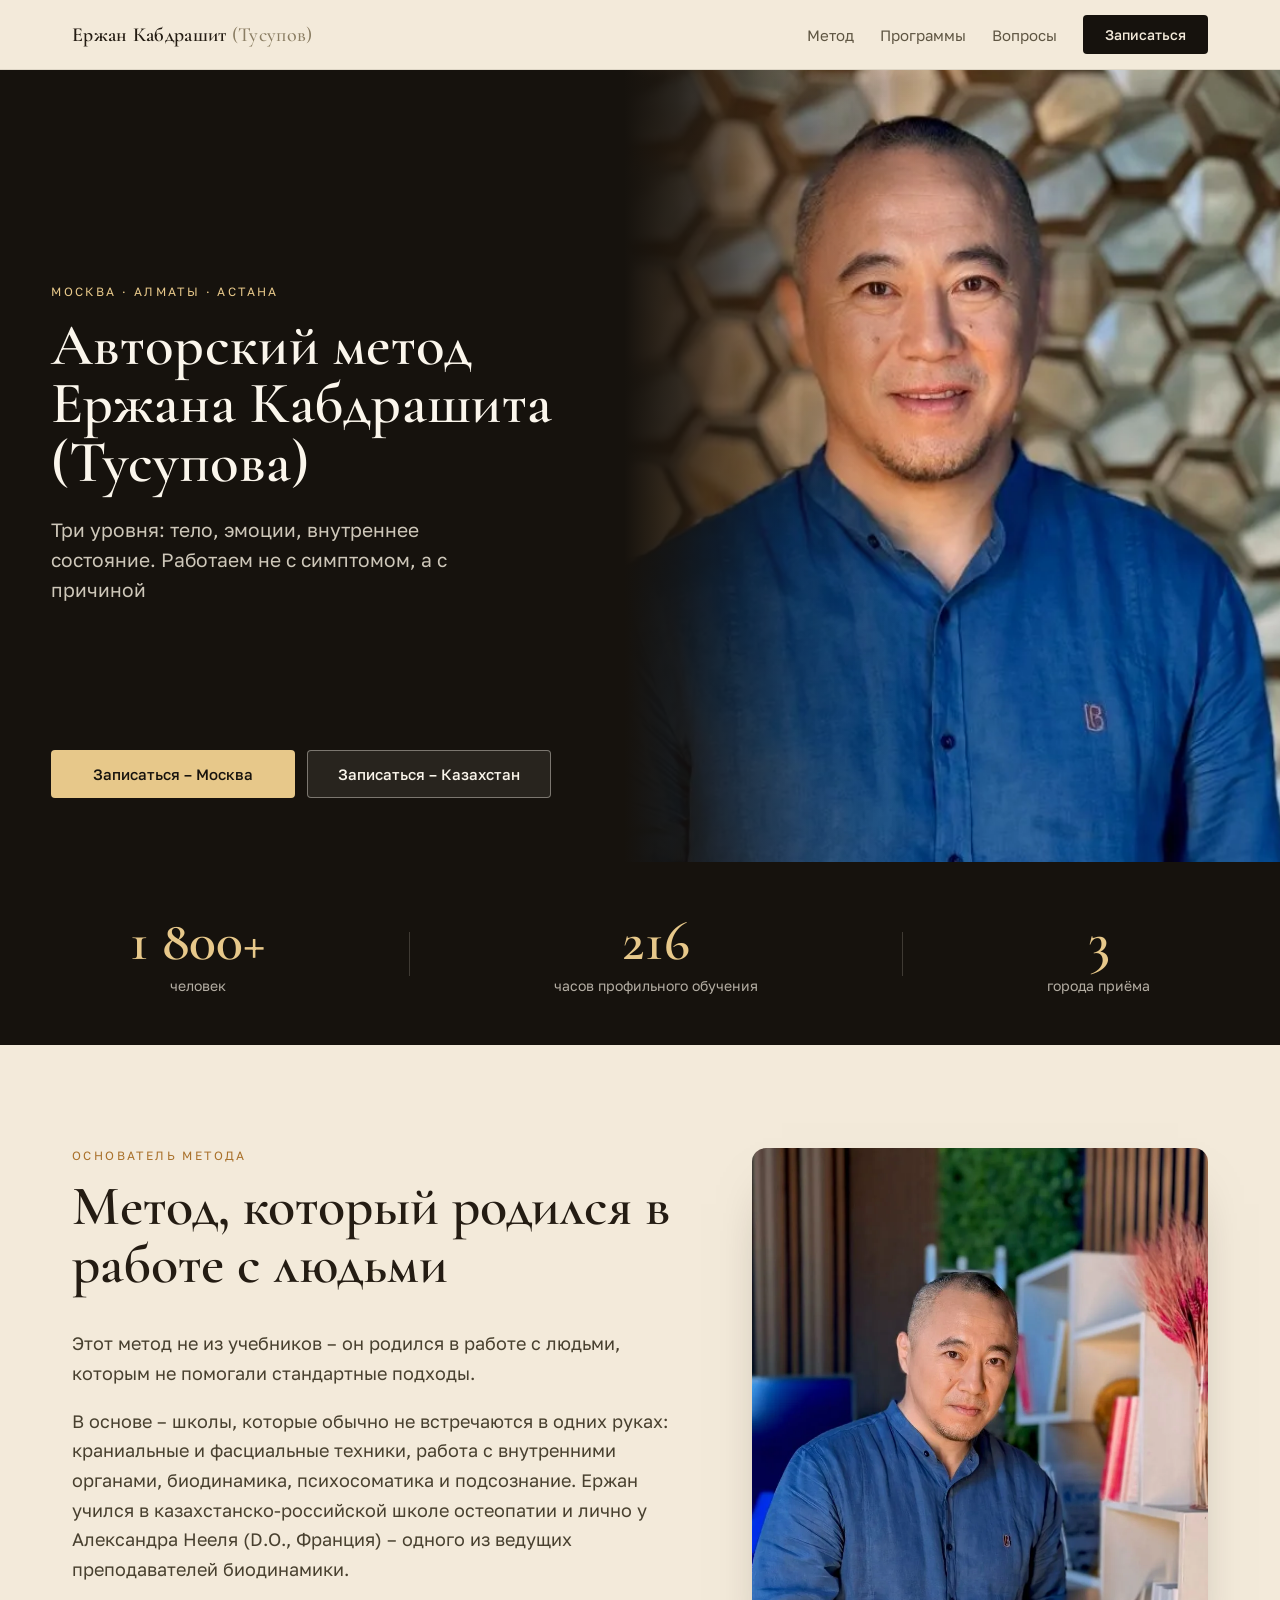
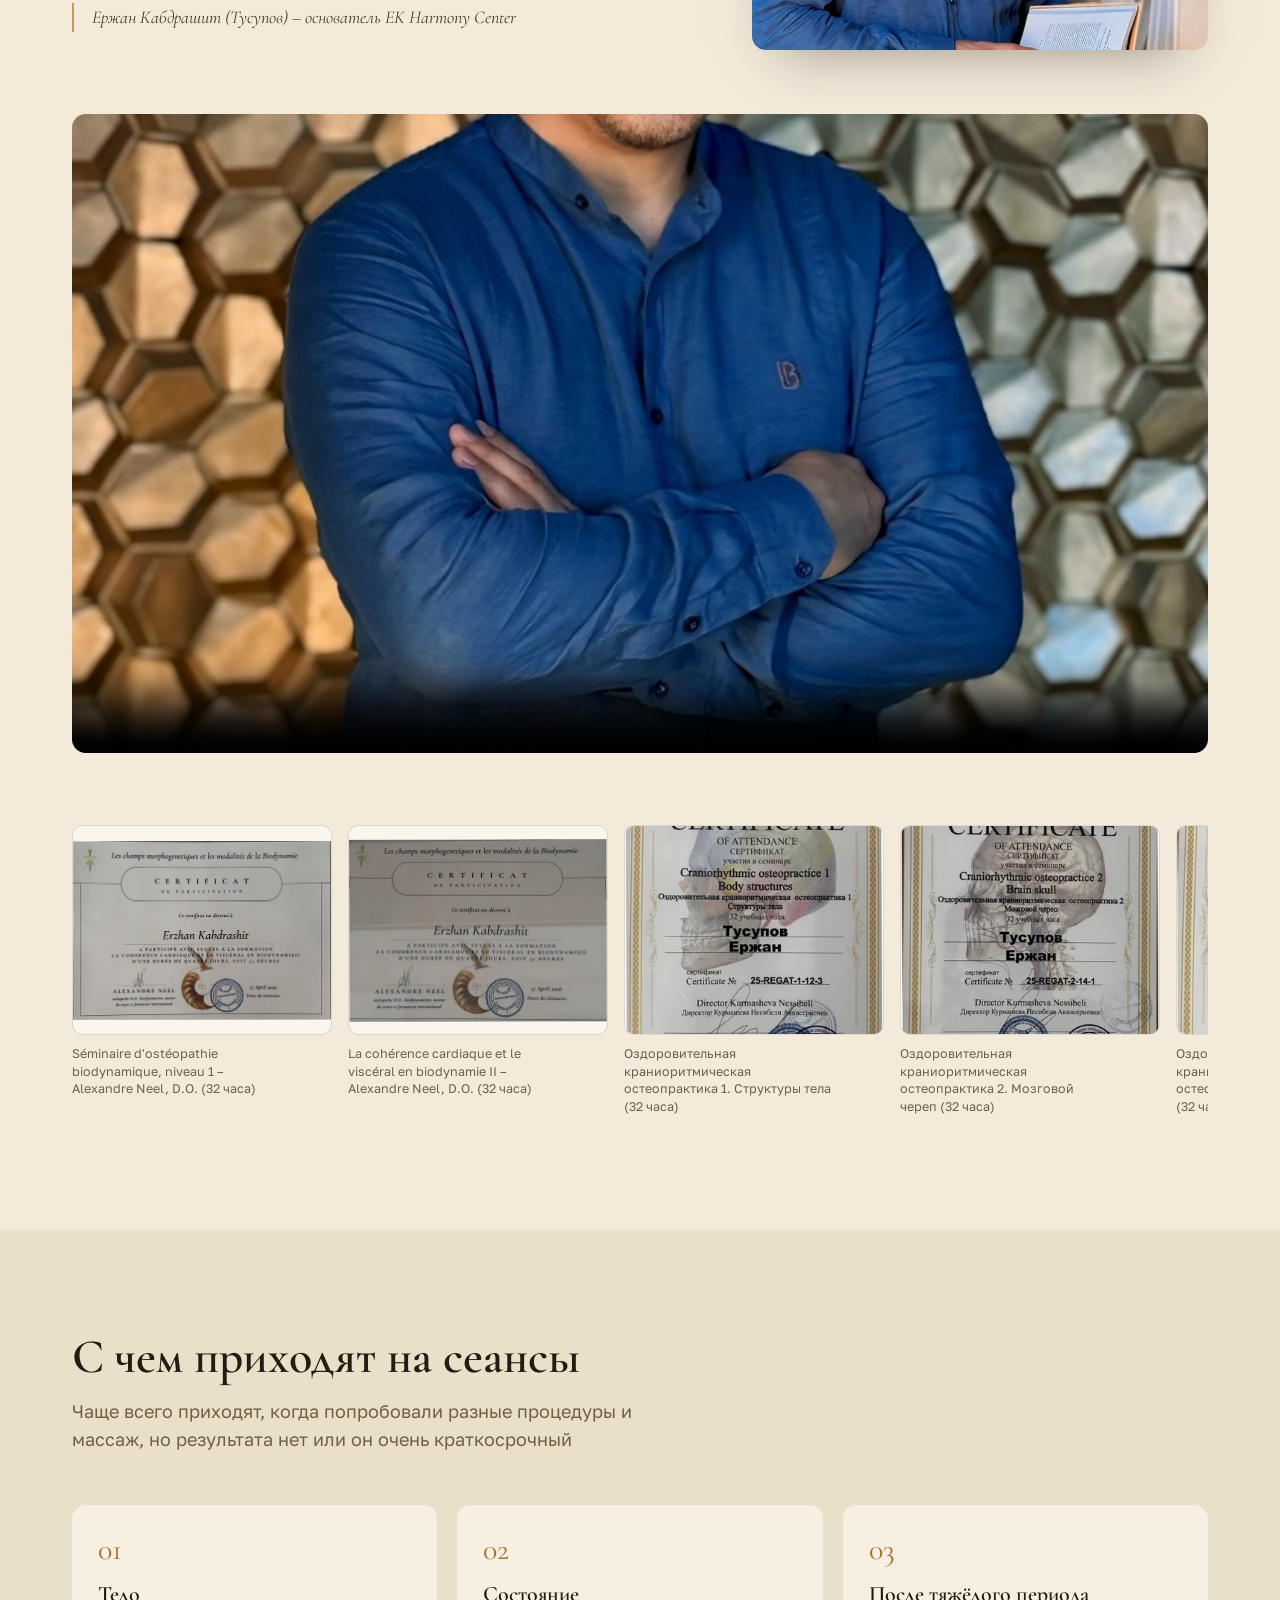
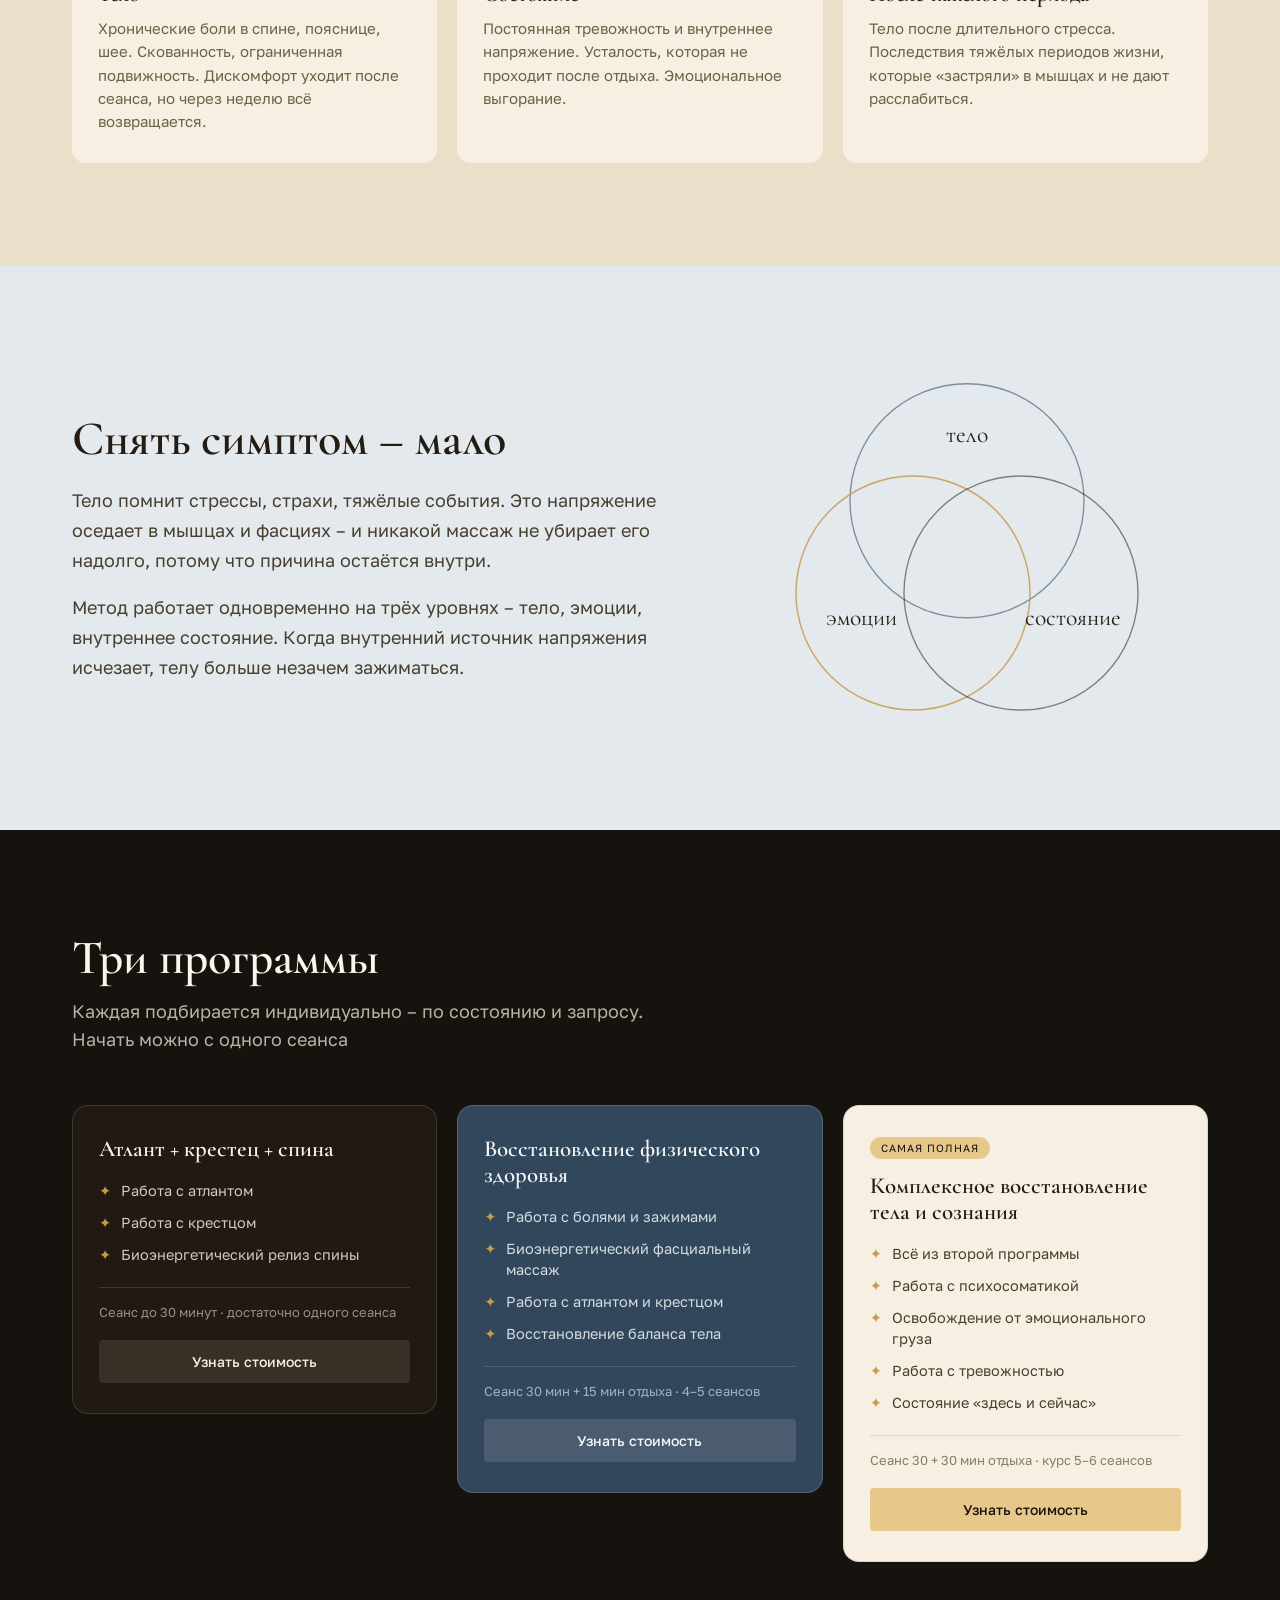
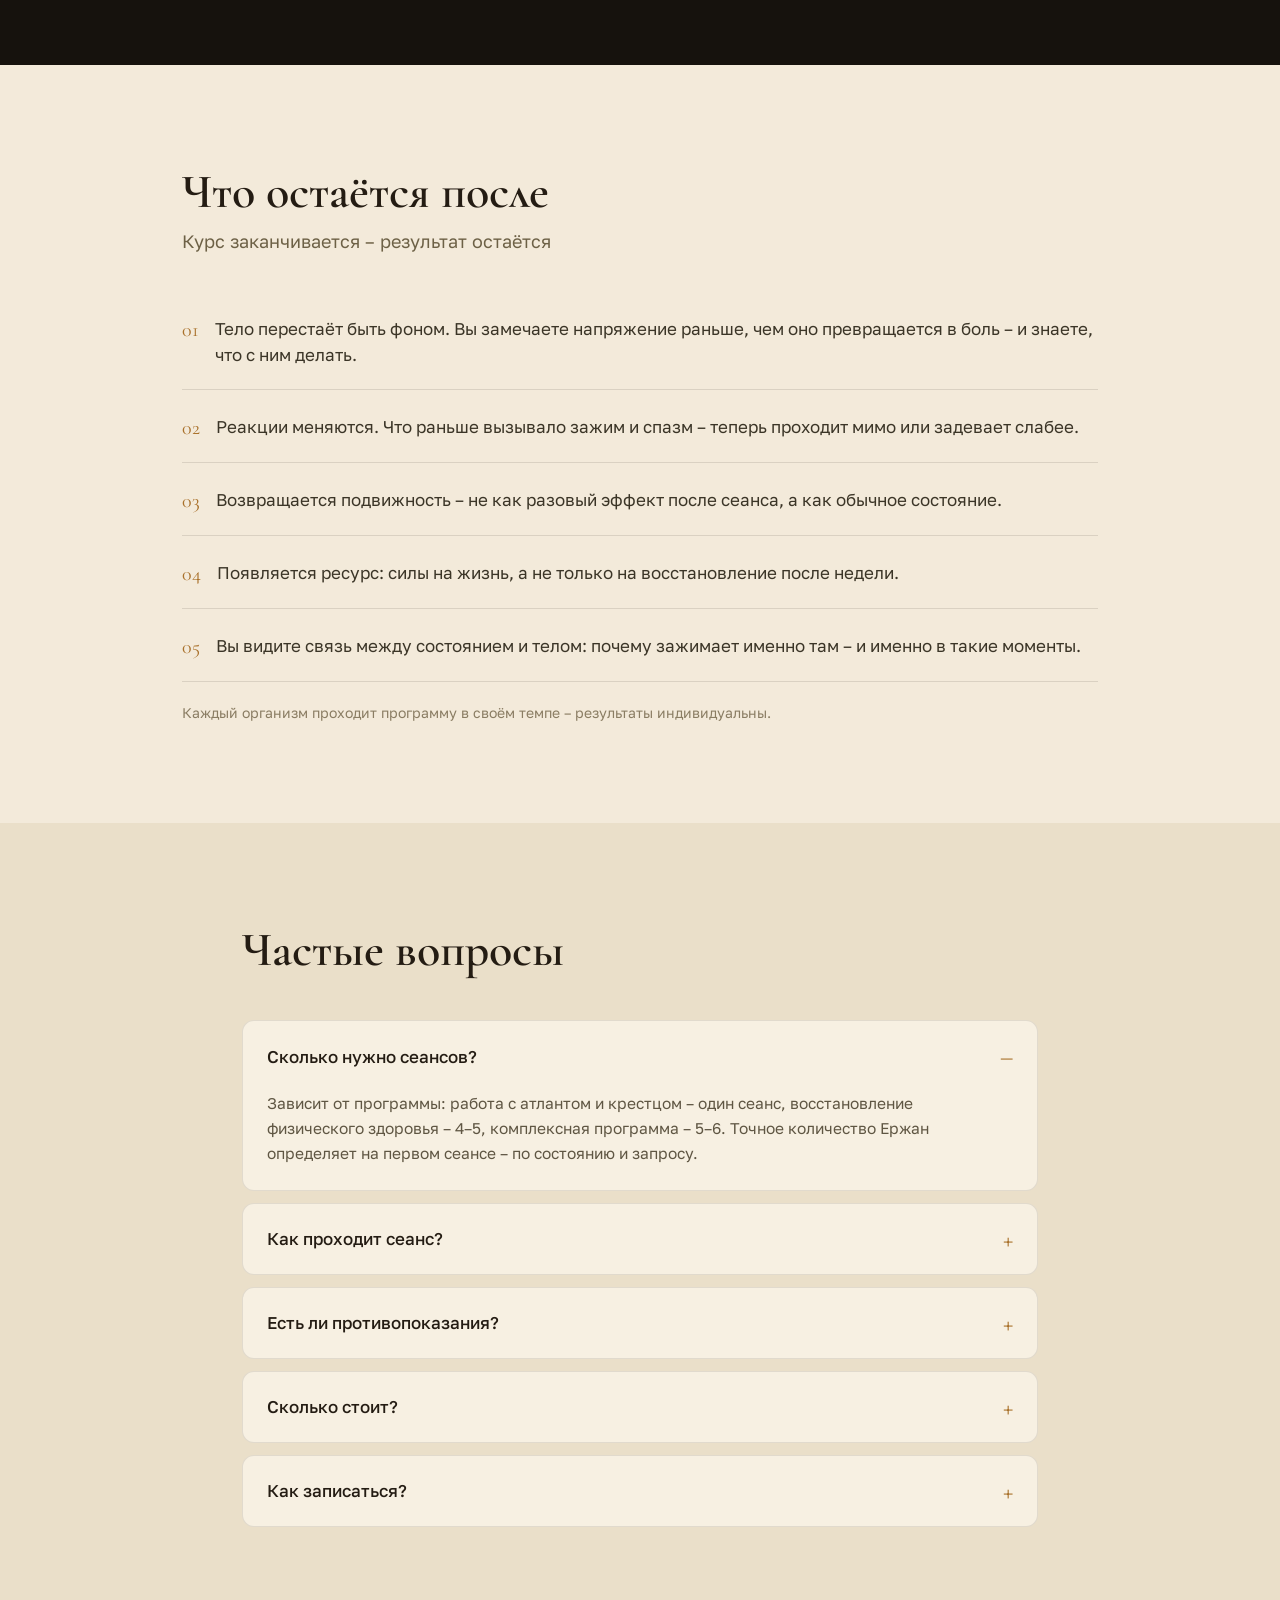
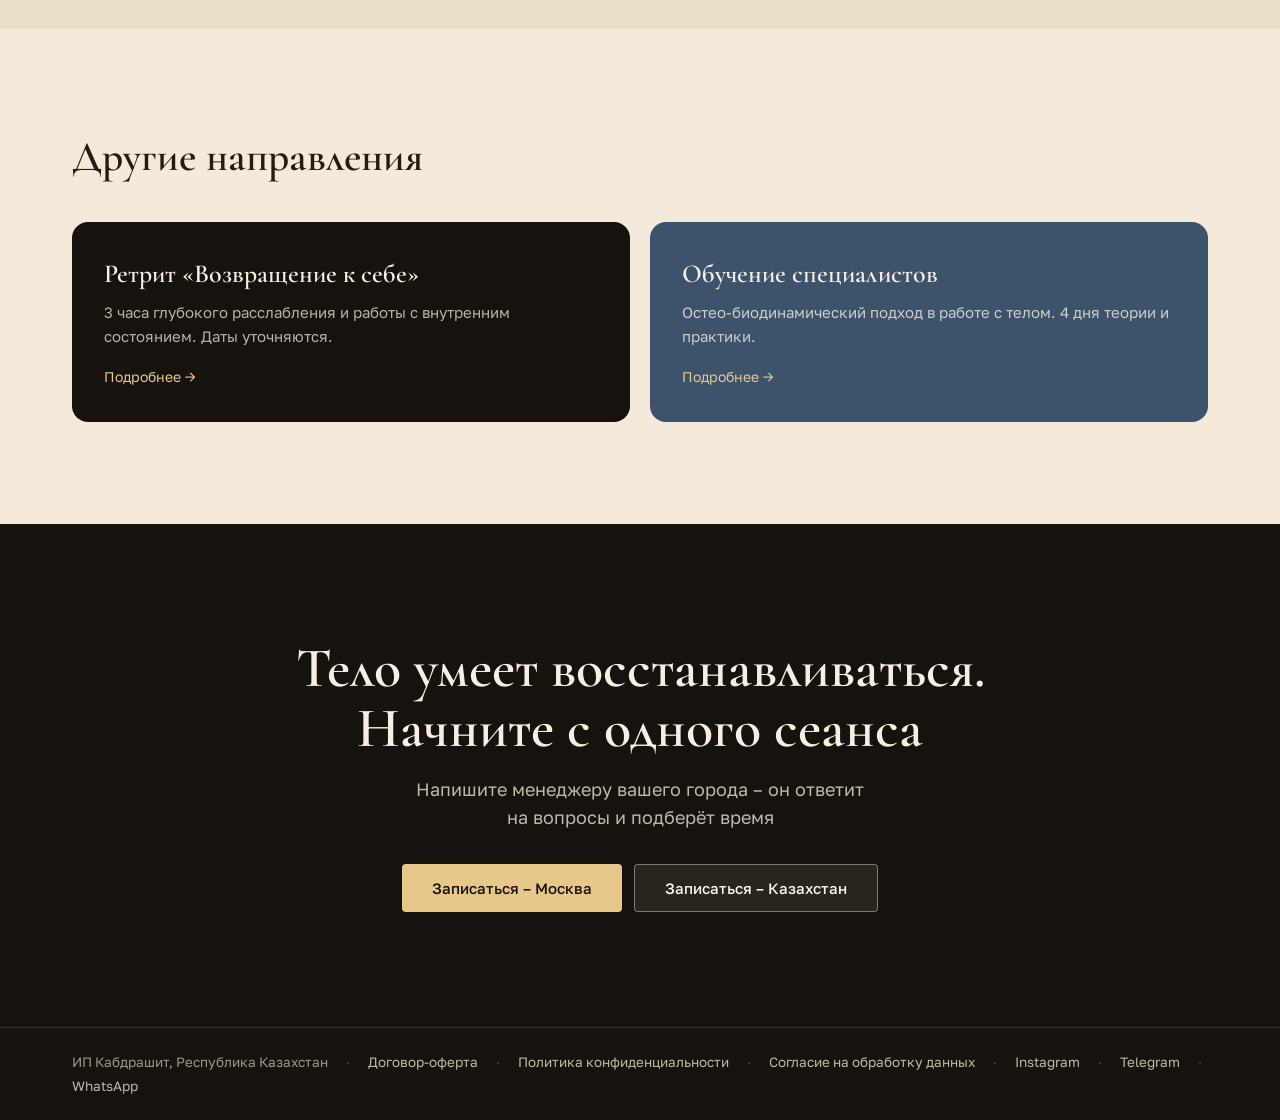
==== commit ec825717: "Цифры 01/02/03 в блоке «С чем приходят» — единый золотой цвет вместо чередования с денимом Co-Author" ====
--- a/index.html
+++ b/index.html
@@ -133,17 +133,17 @@
     <p class="lead">Чаще всего приходят, когда попробовали разные процедуры и массаж, но результата нет или он очень краткосрочный</p>
     <div class="pains-grid">
       <div class="pain-card">
-        <div class="pain-num" style="color:#A9712B;">01</div>
+        <div class="pain-num">01</div>
         <div class="pain-title">Тело</div>
         <div class="pain-text">Хронические боли в спине, пояснице, шее. Скованность, ограниченная подвижность. Дискомфорт уходит после сеанса, но через неделю всё возвращается.</div>
       </div>
       <div class="pain-card">
-        <div class="pain-num" style="color:#3C536B;">02</div>
+        <div class="pain-num">02</div>
         <div class="pain-title">Состояние</div>
         <div class="pain-text">Постоянная тревожность и внутреннее напряжение. Усталость, которая не проходит после отдыха. Эмоциональное выгорание.</div>
       </div>
       <div class="pain-card">
-        <div class="pain-num" style="color:#A9712B;">03</div>
+        <div class="pain-num">03</div>
         <div class="pain-title">После тяжёлого периода</div>
         <div class="pain-text">Тело после длительного стресса. Последствия тяжёлых периодов жизни, которые «застряли» в мышцах и не дают расслабиться.</div>
       </div>
--- a/site.css
+++ b/site.css
@@ -130,7 +130,7 @@
 /* ---------- Pain / tile cards (3-col, warm) ---------- */
 .pains-grid{display:grid;grid-template-columns:repeat(3,1fr);gap:20px}
 .pain-card{background:var(--card-warm);border-radius:14px;padding:30px 26px}
-.pain-num{font-family:var(--font-display);font-size:30px;line-height:1;margin-bottom:16px}
+.pain-num{font-family:var(--font-display);font-size:30px;line-height:1;margin-bottom:16px;color:var(--gold-deep)}
 .pain-title{font-family:var(--font-display);font-weight:600;font-size:22px;margin-bottom:10px}
 .pain-text{font-size:15px;line-height:1.55;color:var(--text-muted)}
 @media (max-width:860px){.pains-grid{grid-template-columns:1fr}}
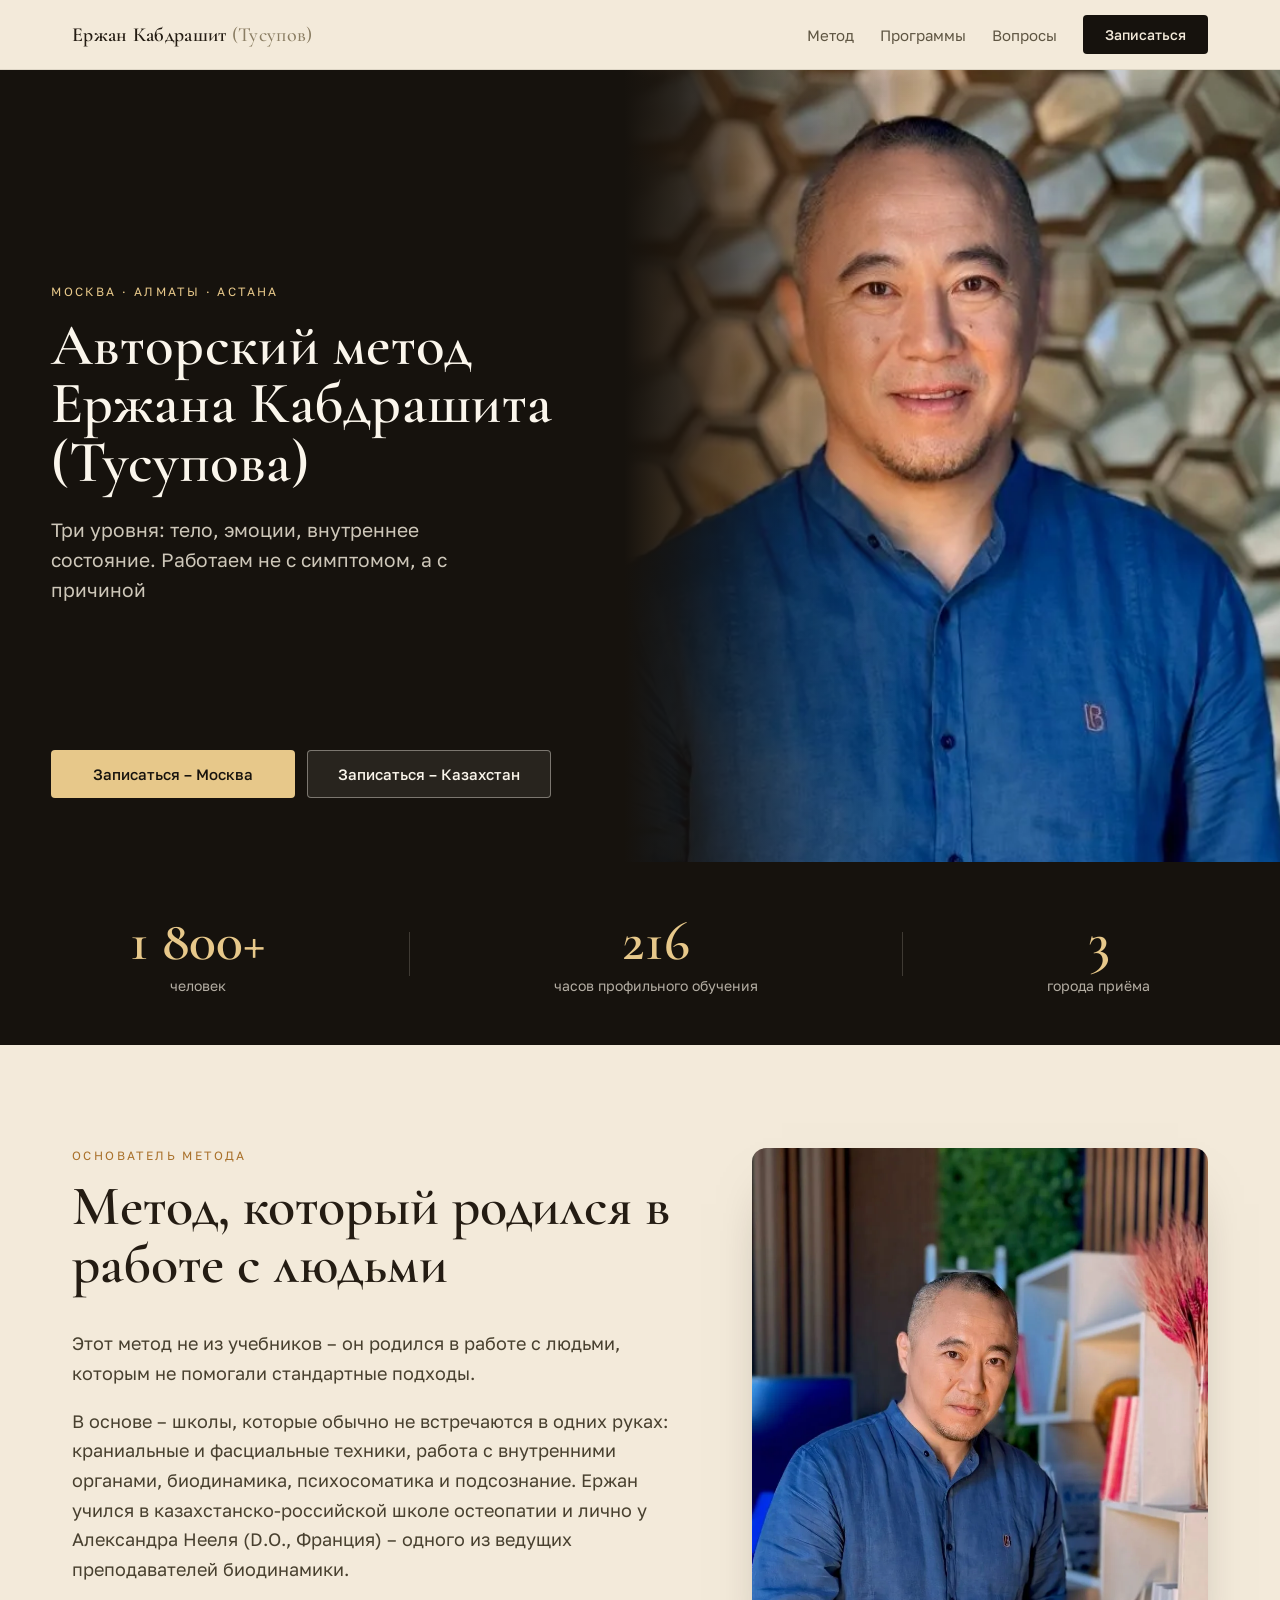
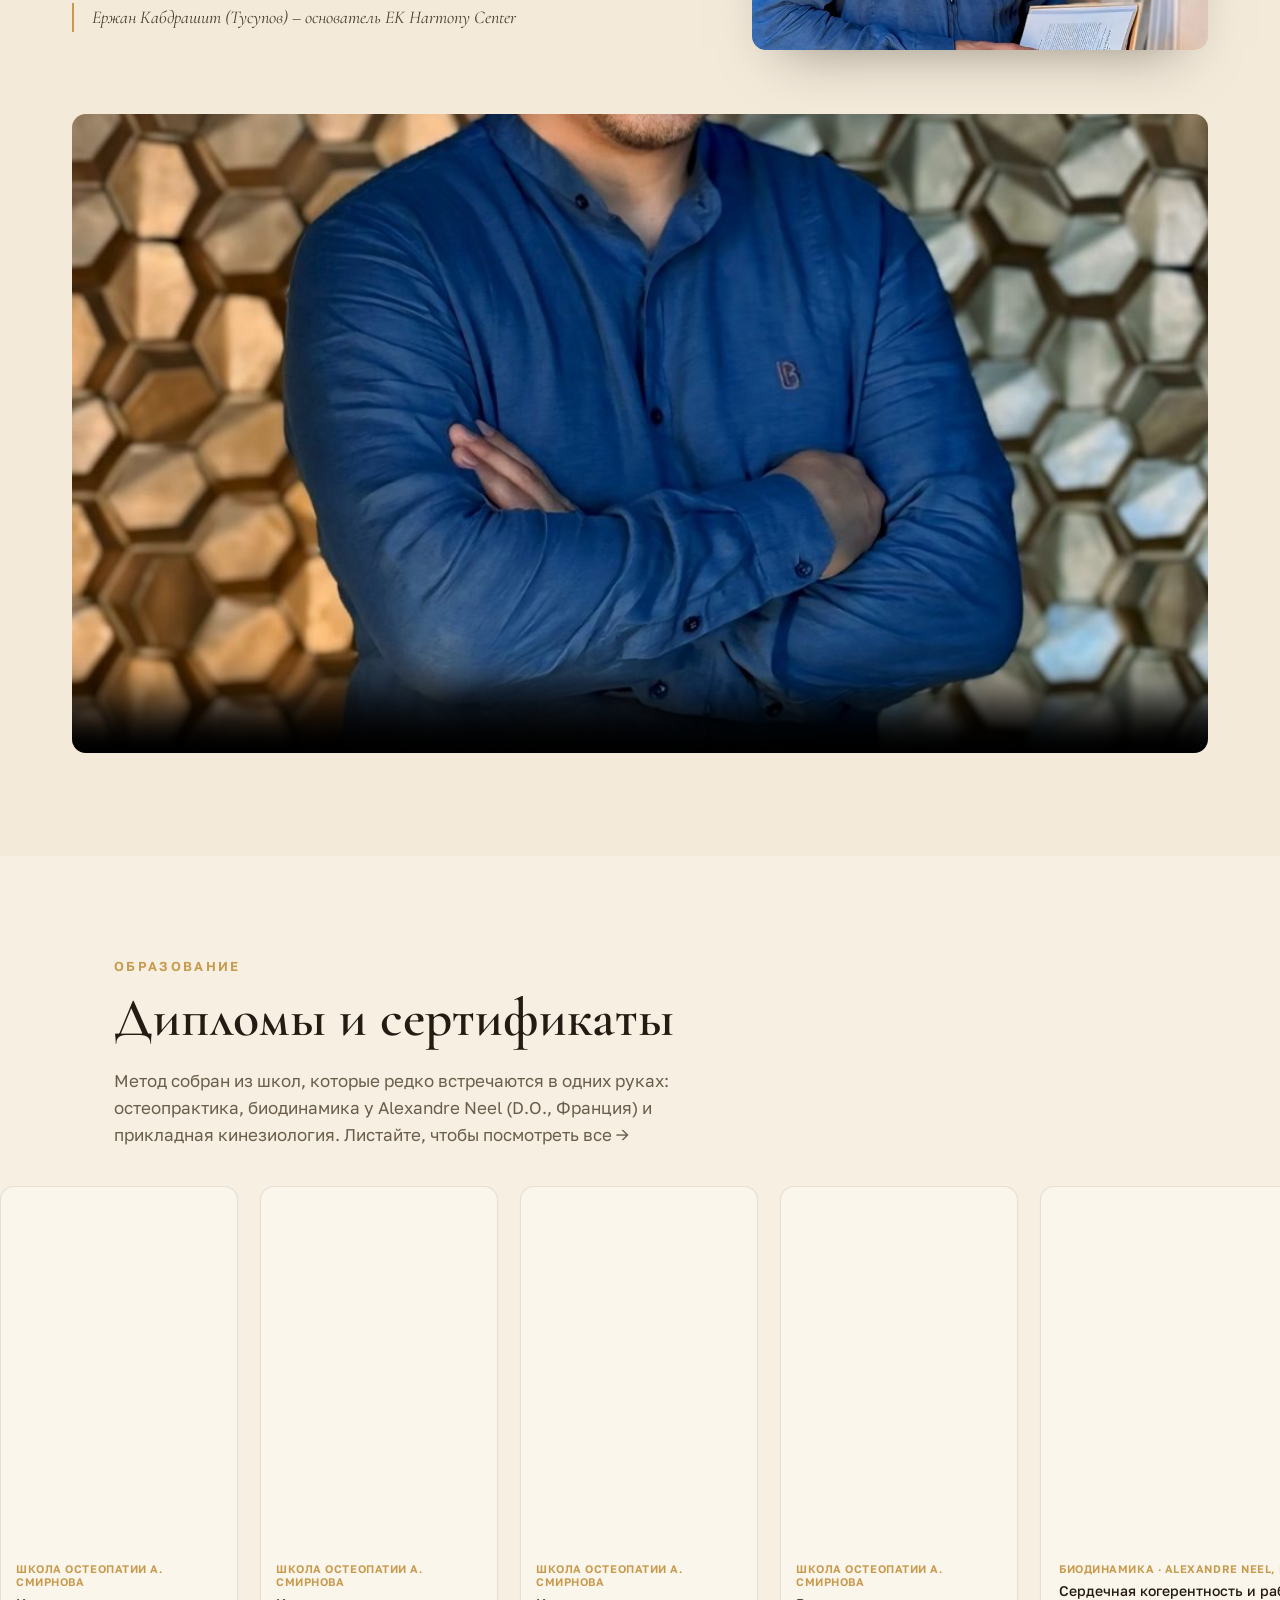
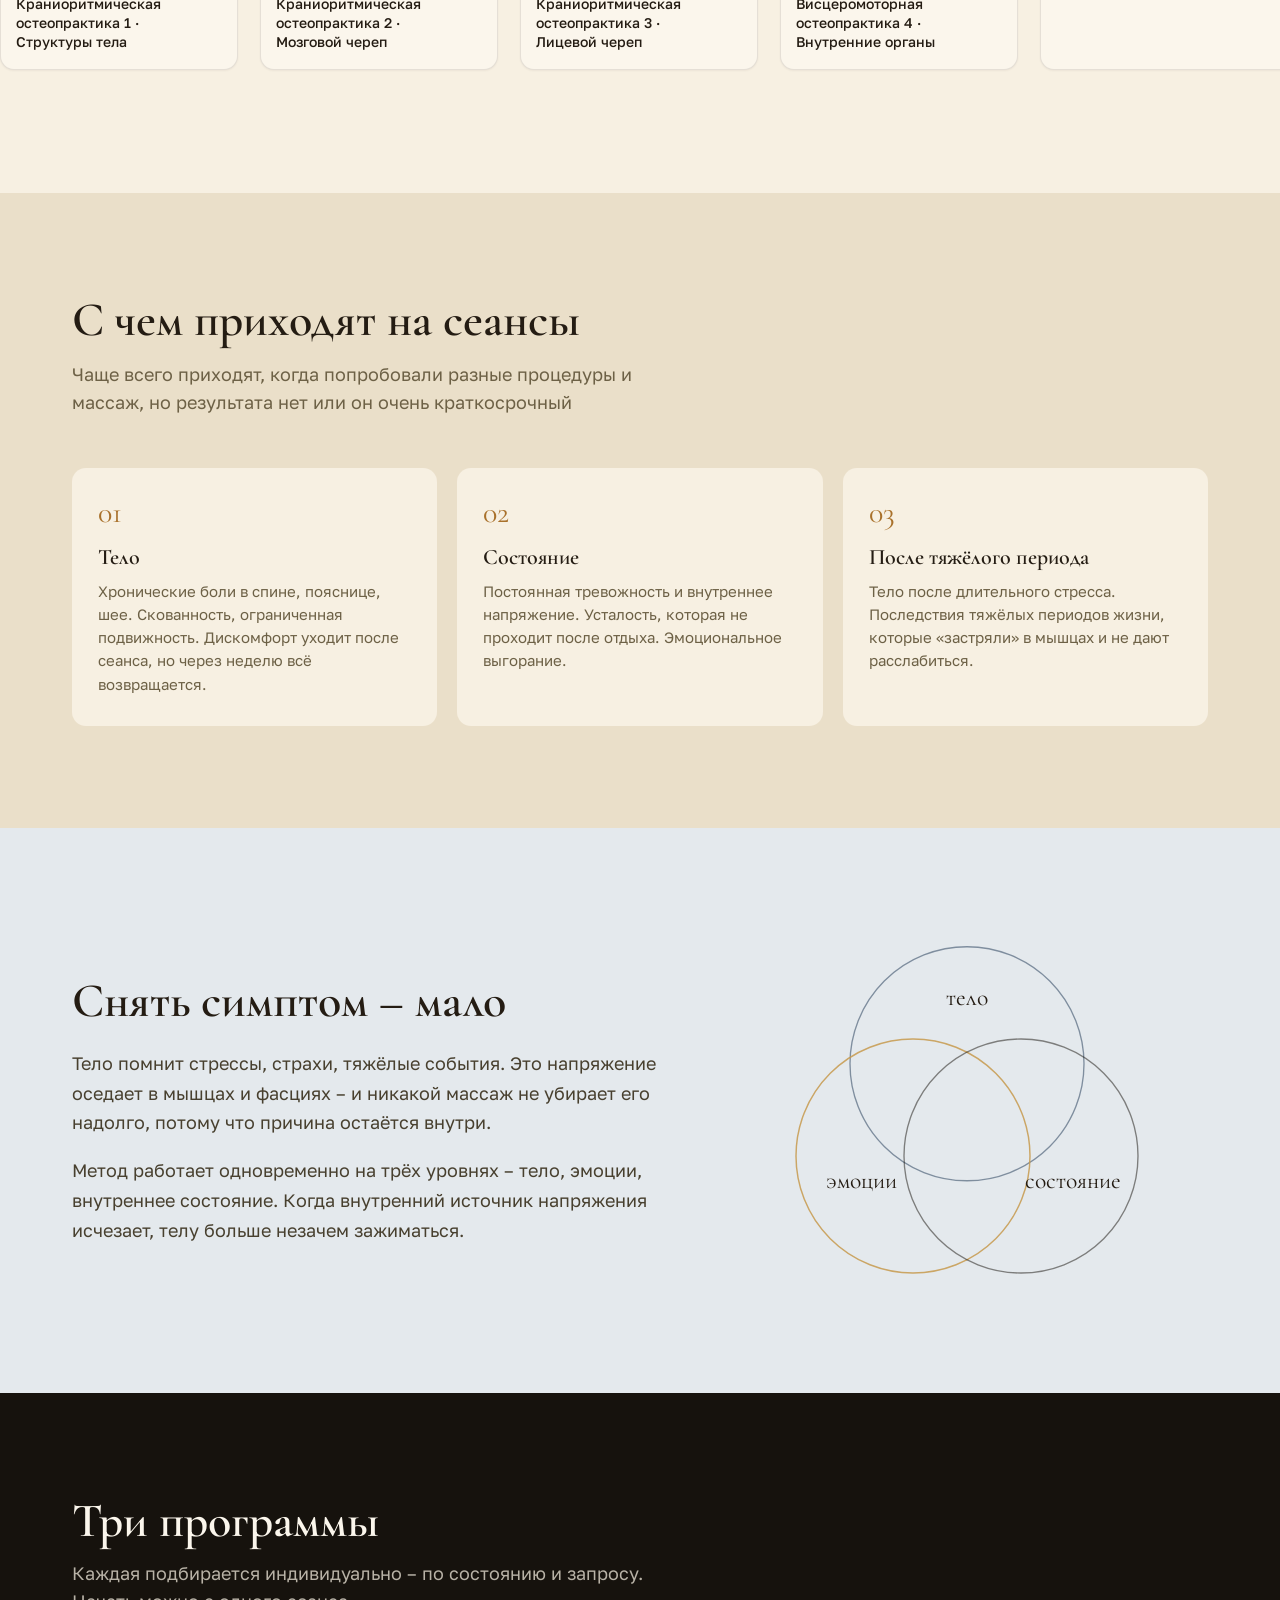
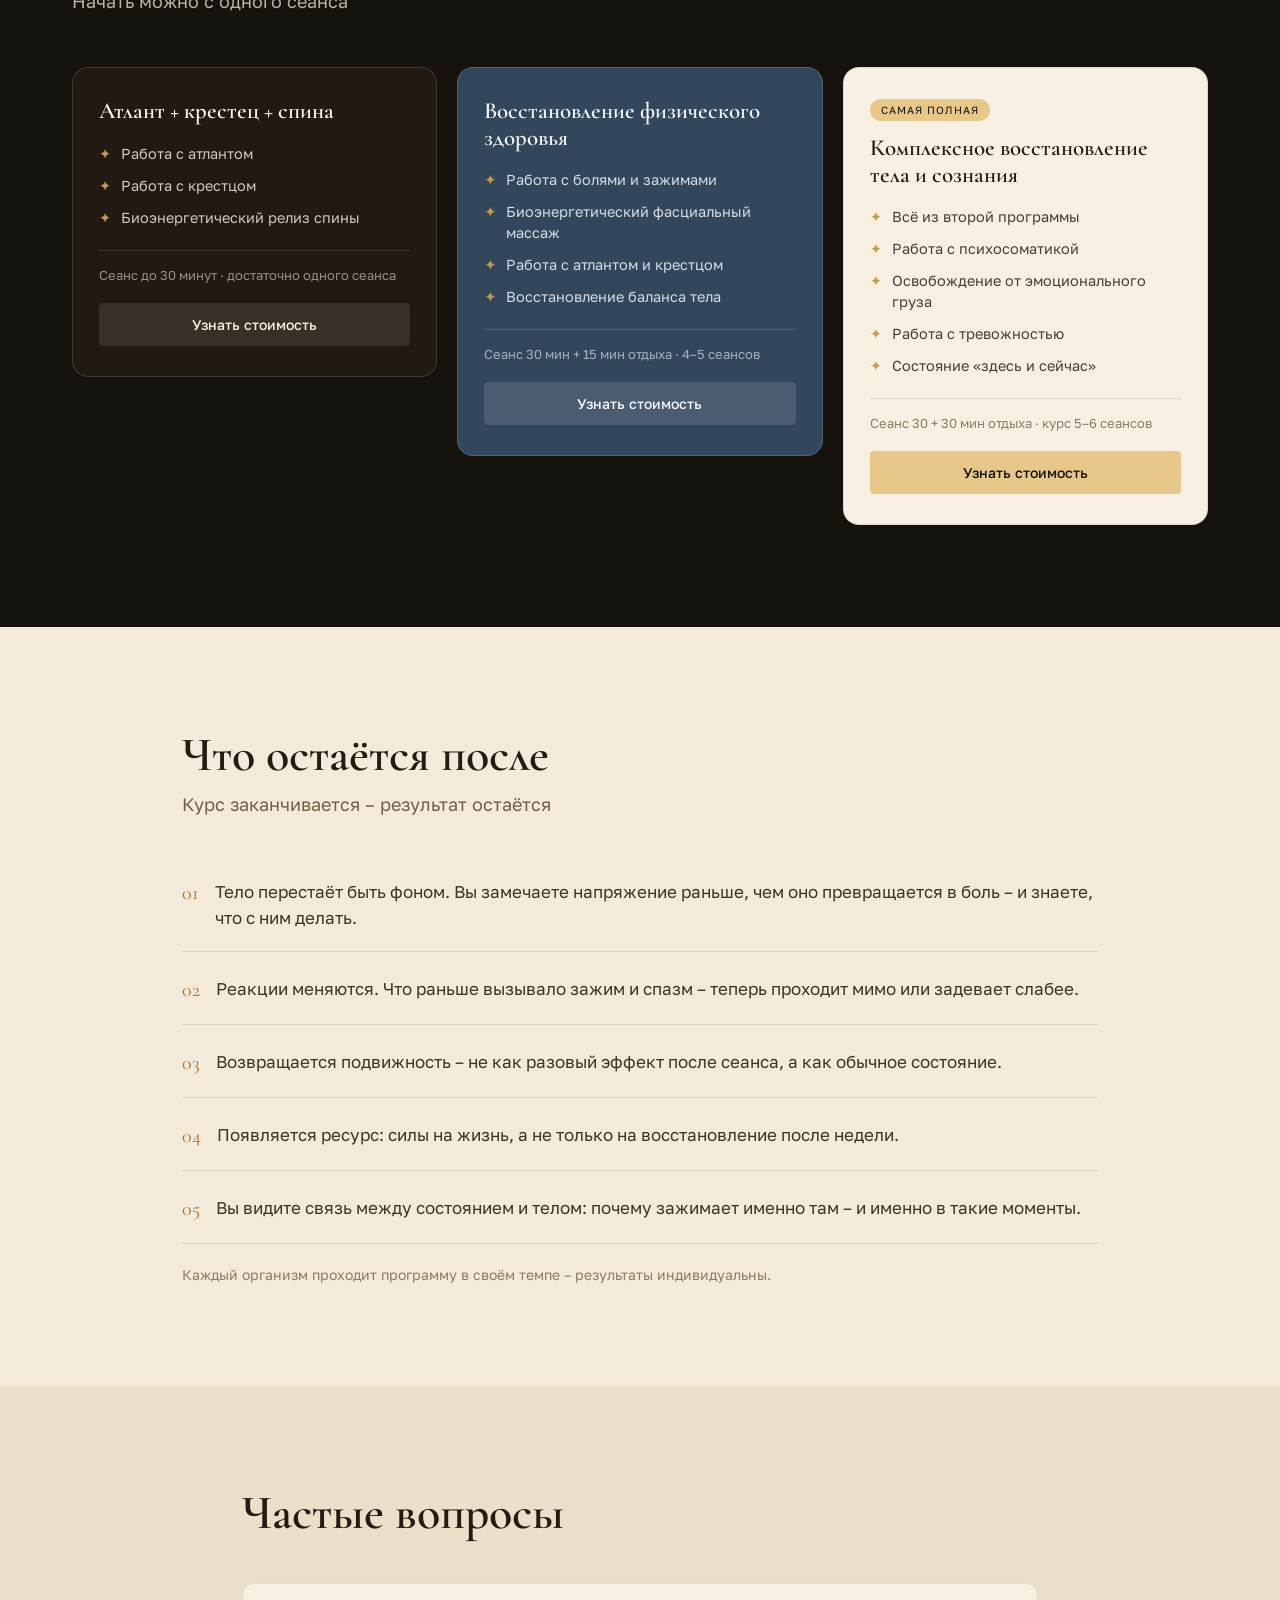
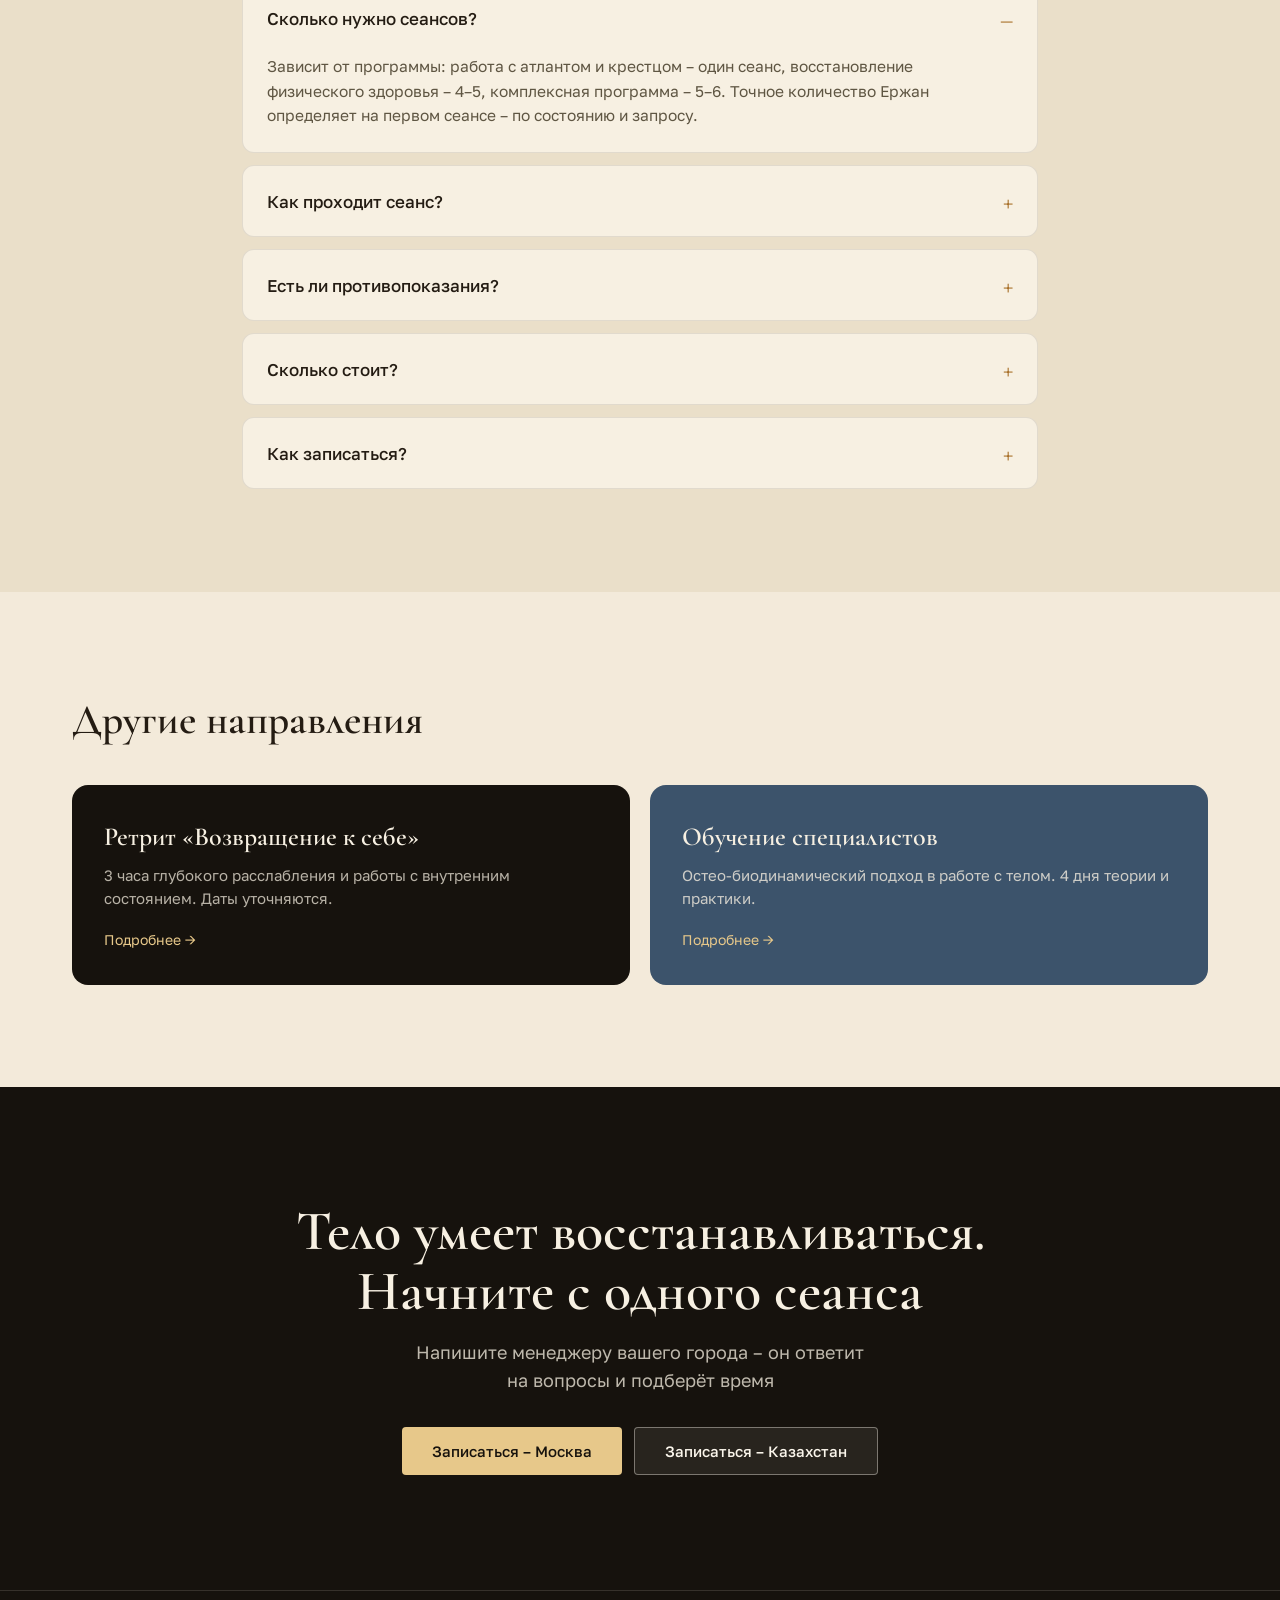
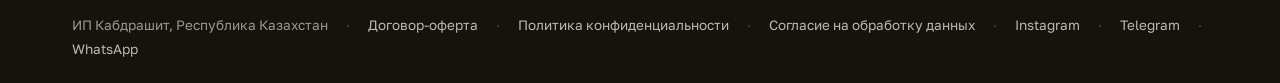
==== commit d0c5a140: "Редизайн блока сертификатов по design_handoff_certificates Отдельная секция «Дипломы и сертификаты» " ====
--- a/index.html
+++ b/index.html
@@ -122,8 +122,43 @@
       Ваш браузер не поддерживает видео.
     </video>
   </div>
-
-  <div class="lane" id="certLane"></div>
+</section>
+
+<!-- ===== ДИПЛОМЫ И СЕРТИФИКАТЫ ===== -->
+<section class="certs-section" id="certs">
+  <div class="certs-head">
+    <div class="certs-head-in">
+      <div class="certs-eyebrow">Образование</div>
+      <h2>Дипломы и&nbsp;сертификаты</h2>
+      <p class="certs-intro">Метод собран из школ, которые редко встречаются в одних руках: остеопрактика, биодинамика у Alexandre&nbsp;Neel (D.O., Франция) и прикладная кинезиология. Листайте, чтобы посмотреть все&nbsp;→</p>
+    </div>
+  </div>
+  <div class="cert-row">
+    <button class="cert" type="button" data-full="photos/certs/cert-1.jpg?v=4">
+      <div class="cert-frame"><picture><source srcset="photos/certs/cert-1-thumb.webp?v=4" type="image/webp"><img src="photos/certs/cert-1-thumb.jpg?v=4" alt="Краниоритмическая остеопрактика 1 · Структуры тела" loading="lazy" decoding="async"></picture></div>
+      <div class="cert-cap"><div class="cert-issuer">Школа остеопатии А. Смирнова</div><div class="cert-title">Краниоритмическая остеопрактика&nbsp;1 · Структуры тела</div></div>
+    </button>
+    <button class="cert" type="button" data-full="photos/certs/cert-2.jpg?v=4">
+      <div class="cert-frame"><picture><source srcset="photos/certs/cert-2-thumb.webp?v=4" type="image/webp"><img src="photos/certs/cert-2-thumb.jpg?v=4" alt="Краниоритмическая остеопрактика 2 · Мозговой череп" loading="lazy" decoding="async"></picture></div>
+      <div class="cert-cap"><div class="cert-issuer">Школа остеопатии А. Смирнова</div><div class="cert-title">Краниоритмическая остеопрактика&nbsp;2 · Мозговой череп</div></div>
+    </button>
+    <button class="cert" type="button" data-full="photos/certs/cert-3.jpg?v=4">
+      <div class="cert-frame"><picture><source srcset="photos/certs/cert-3-thumb.webp?v=4" type="image/webp"><img src="photos/certs/cert-3-thumb.jpg?v=4" alt="Краниоритмическая остеопрактика 3 · Лицевой череп" loading="lazy" decoding="async"></picture></div>
+      <div class="cert-cap"><div class="cert-issuer">Школа остеопатии А. Смирнова</div><div class="cert-title">Краниоритмическая остеопрактика&nbsp;3 · Лицевой череп</div></div>
+    </button>
+    <button class="cert" type="button" data-full="photos/certs/cert-4.jpg?v=4">
+      <div class="cert-frame"><picture><source srcset="photos/certs/cert-4-thumb.webp?v=4" type="image/webp"><img src="photos/certs/cert-4-thumb.jpg?v=4" alt="Висцеромоторная остеопрактика 4 · Внутренние органы" loading="lazy" decoding="async"></picture></div>
+      <div class="cert-cap"><div class="cert-issuer">Школа остеопатии А. Смирнова</div><div class="cert-title">Висцеромоторная остеопрактика&nbsp;4 · Внутренние органы</div></div>
+    </button>
+    <button class="cert land" type="button" data-full="photos/certs/cert-5.jpg?v=4">
+      <div class="cert-frame"><picture><source srcset="photos/certs/cert-5-thumb.webp?v=4" type="image/webp"><img src="photos/certs/cert-5-thumb.jpg?v=4" alt="Сердечная когерентность и работа с внутренними органами — Alexandre Neel, D.O." loading="lazy" decoding="async"></picture></div>
+      <div class="cert-cap"><div class="cert-issuer">Биодинамика · Alexandre Neel, D.O.</div><div class="cert-title">Сердечная когерентность и работа с внутренними органами</div></div>
+    </button>
+    <button class="cert land" type="button" data-full="photos/certs/cert-6.jpg?v=4">
+      <div class="cert-frame"><picture><source srcset="photos/certs/cert-6-thumb.webp?v=4" type="image/webp"><img src="photos/certs/cert-6-thumb.jpg?v=4" alt="Ментальные саморазрушающие программы · диагностика и коррекция — КАПК" loading="lazy" decoding="async"></picture></div>
+      <div class="cert-cap"><div class="cert-issuer">КАПК · Прикладная кинезиология</div><div class="cert-title">Ментальные саморазрушающие программы · диагностика и коррекция</div></div>
+    </button>
+  </div>
 </section>
 
 <!-- ===== С ЧЕМ ПРИХОДЯТ ===== -->
@@ -334,8 +369,10 @@
 <div class="lightbox" id="lightbox" role="dialog" aria-modal="true" aria-label="Просмотр сертификата">
   <div class="lightbox-card">
     <img id="lightboxImg" src="" alt="Сертификат">
-    <div id="lightboxName" class="lightbox-name"></div>
-    <button id="lightboxClose" class="lightbox-close">Закрыть</button>
+    <div class="lightbox-bar">
+      <span id="lightboxName"></span>
+      <span class="lightbox-hint">нажмите, чтобы закрыть</span>
+    </div>
   </div>
 </div>
 
--- a/site.css
+++ b/site.css
@@ -114,14 +114,27 @@
 .video-box{margin-top:clamp(40px,5vw,64px);border-radius:14px;overflow:hidden;aspect-ratio:16/9;background:var(--ink-black);display:flex;justify-content:center}
 .video-box video{display:block;width:100%;height:100%;object-fit:cover}
 
-.lane{display:flex;gap:16px;overflow-x:auto;padding-bottom:12px;margin-top:clamp(44px,6vw,72px)}
-.lane::-webkit-scrollbar{height:6px}
-.lane::-webkit-scrollbar-thumb{background:rgba(36,28,19,.2);border-radius:999px}
-.cert{flex:0 0 auto;display:flex;flex-direction:column;align-items:flex-start;max-width:260px;cursor:pointer;background:none;border:none;padding:0;text-align:left;font-family:inherit;touch-action:manipulation}
-.cert-img{height:clamp(160px,26vw,210px);display:flex;align-items:center;justify-content:center;background:var(--cream);border:1px solid rgba(36,28,19,.14);border-radius:10px;overflow:hidden;transition:border-color .25s}
-.cert:hover .cert-img{border-color:var(--gold)}
-.cert-img img{height:100%;width:auto;max-width:100%;display:block;object-fit:contain}
-.cert-name{font-size:12.5px;color:var(--text-muted);line-height:1.4;margin-top:10px;max-width:210px}
+/* ---------- Дипломы и сертификаты ---------- */
+.certs-section{background:#F7F0E2;color:var(--ink);padding:clamp(56px,8vw,110px) 0}
+.certs-head{max-width:1180px;margin:0 auto 34px;padding:0 clamp(20px,5vw,64px)}
+.certs-head-in{max-width:640px}
+.certs-eyebrow{font-size:13px;letter-spacing:.18em;text-transform:uppercase;color:var(--gold);font-weight:600;margin-bottom:16px}
+.certs-head h2{font-size:clamp(32px,4.4vw,54px);line-height:1.05;margin:0 0 20px}
+.certs-intro{font-size:17px;line-height:1.6;color:#6B5E4C;margin:0;text-wrap:pretty}
+.cert-row{display:flex;gap:22px;overflow-x:auto;overflow-y:hidden;padding:4px clamp(20px,5vw,64px) 20px;scroll-snap-type:x proximity;-webkit-overflow-scrolling:touch}
+.cert-row::-webkit-scrollbar{height:8px}
+.cert-row::-webkit-scrollbar-thumb{background:rgba(36,28,19,.2);border-radius:4px}
+.cert-row::-webkit-scrollbar-track{background:rgba(36,28,19,.06);border-radius:4px}
+.cert{box-sizing:border-box;flex:0 0 238px;width:238px;scroll-snap-align:start;cursor:zoom-in;display:flex;flex-direction:column;background:#FBF6EC;border:1px solid rgba(36,28,19,.1);border-radius:14px;overflow:hidden;box-shadow:0 1px 2px rgba(36,28,19,.05);transition:transform .25s ease,box-shadow .25s ease;padding:0;text-align:left;font-family:inherit;color:var(--ink);touch-action:manipulation}
+.cert.land{flex-basis:514px;width:514px}
+.cert:hover{transform:translateY(-5px);box-shadow:0 16px 34px rgba(36,28,19,.16)}
+.cert-frame{height:360px;position:relative;border-bottom:1px solid rgba(36,28,19,.08);background:#fff}
+.cert-frame img{position:absolute;inset:0;width:100%;height:100%;object-fit:cover}
+.cert-cap{padding:15px 15px 17px;display:flex;flex-direction:column;gap:7px}
+.cert.land .cert-cap{padding:15px 18px 17px}
+.cert-issuer{font-size:11px;letter-spacing:.05em;text-transform:uppercase;color:var(--gold);font-weight:600}
+.cert-title{font-size:14px;line-height:1.35;font-weight:500;text-wrap:pretty}
+@media (max-width:560px){.cert{flex-basis:220px;width:220px}.cert.land{flex-basis:400px;width:400px}.cert-frame{height:320px}}
 
 /* ---------- Lead / lists ---------- */
 .lead{font-size:18px;line-height:1.55;color:var(--text-muted);max-width:620px;margin:0 0 clamp(32px,4vw,52px)}
@@ -191,10 +204,12 @@
 
 /* ---------- Vertical step timeline (static) ---------- */
 .steps{display:flex;flex-direction:column}
-.step-row{display:grid;grid-template-columns:56px 1fr;gap:22px;padding-bottom:30px}
+.step-row{display:grid;grid-template-columns:56px 1fr;gap:22px;padding-bottom:30px;opacity:0;transform:translateY(16px);transition:opacity .6s ease,transform .6s ease}
+.step-row.in{opacity:1;transform:translateY(0)}
 .step-marker-col{display:flex;flex-direction:column;align-items:center}
 .step-circle{width:44px;height:44px;border-radius:999px;background:var(--ink-black);color:var(--gold-light);display:flex;align-items:center;justify-content:center;font-family:var(--font-display);font-size:20px;flex:0 0 auto}
-.step-line{flex:1 1 auto;width:1px;background:rgba(36,28,19,.18);margin-top:6px}
+.step-line{flex:1 1 auto;width:1px;background:rgba(36,28,19,.18);margin-top:6px;transform:scaleY(0);transform-origin:top;transition:transform .5s ease .2s}
+.step-row.in .step-line{transform:scaleY(1)}
 .step-body{padding-top:6px}
 .step-title{font-family:var(--font-display);font-weight:600;font-size:22px;margin-bottom:6px}
 .step-text{font-size:16px;line-height:1.55;color:#4a5560}
@@ -279,12 +294,13 @@
 .footer-in .dot{opacity:.4}
 
 /* ---------- Lightbox (сертификаты) ---------- */
-.lightbox{position:fixed;inset:0;z-index:99;background:rgba(22,18,13,.9);display:none;align-items:center;justify-content:center;padding:24px;backdrop-filter:blur(4px)}
-.lightbox.open{display:flex}
-.lightbox-card{max-width:520px;width:100%;max-height:100%;overflow:auto}
-.lightbox-card img{width:100%;border-radius:8px}
-.lightbox-name{color:var(--cream);font-size:14px;line-height:1.5;margin-top:16px;text-align:center}
-.lightbox-close{display:block;margin:14px auto 0;background:none;border:1px solid rgba(247,240,226,.3);color:var(--oncream);font-family:inherit;font-size:13px;min-height:48px;padding:9px 24px;border-radius:4px;cursor:pointer;touch-action:manipulation}
+@keyframes lbFade{from{opacity:0}to{opacity:1}}
+.lightbox{position:fixed;inset:0;z-index:9999;background:rgba(22,18,13,.82);-webkit-backdrop-filter:blur(2px);backdrop-filter:blur(2px);display:none;place-items:center;padding:clamp(16px,4vw,56px);cursor:zoom-out}
+.lightbox.open{display:grid;animation:lbFade .18s ease}
+.lightbox-card{max-width:min(940px,94vw);max-height:90vh;background:#FBF6EC;border-radius:16px;overflow:hidden;box-shadow:0 30px 80px rgba(0,0,0,.5)}
+.lightbox-card img{display:block;width:100%;max-height:78vh;object-fit:contain;background:#fff}
+.lightbox-bar{padding:16px 22px;font-size:14.5px;color:#241C13;display:flex;justify-content:space-between;align-items:center;gap:16px}
+.lightbox-hint{font-size:12.5px;color:#9A8B75;white-space:nowrap}
 
 /* ---------- Reduced motion ---------- */
 @media (prefers-reduced-motion: reduce){
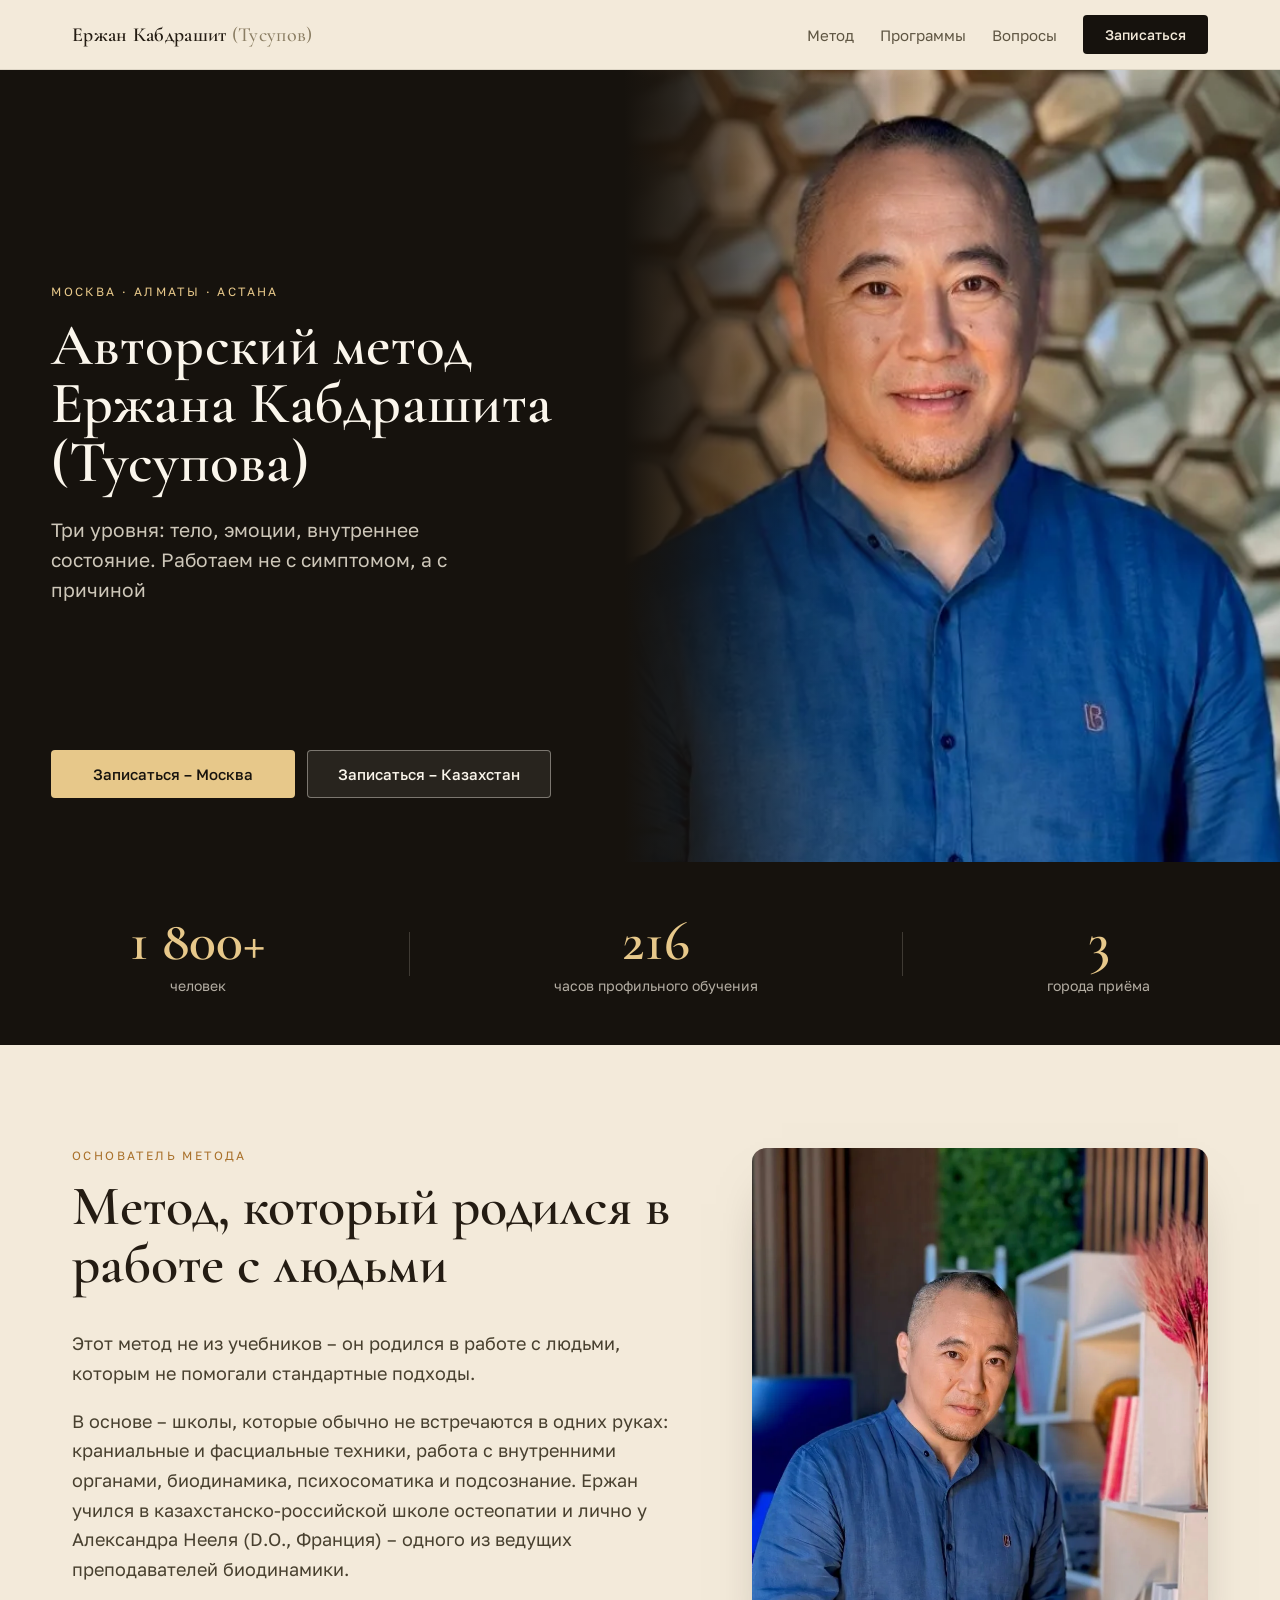
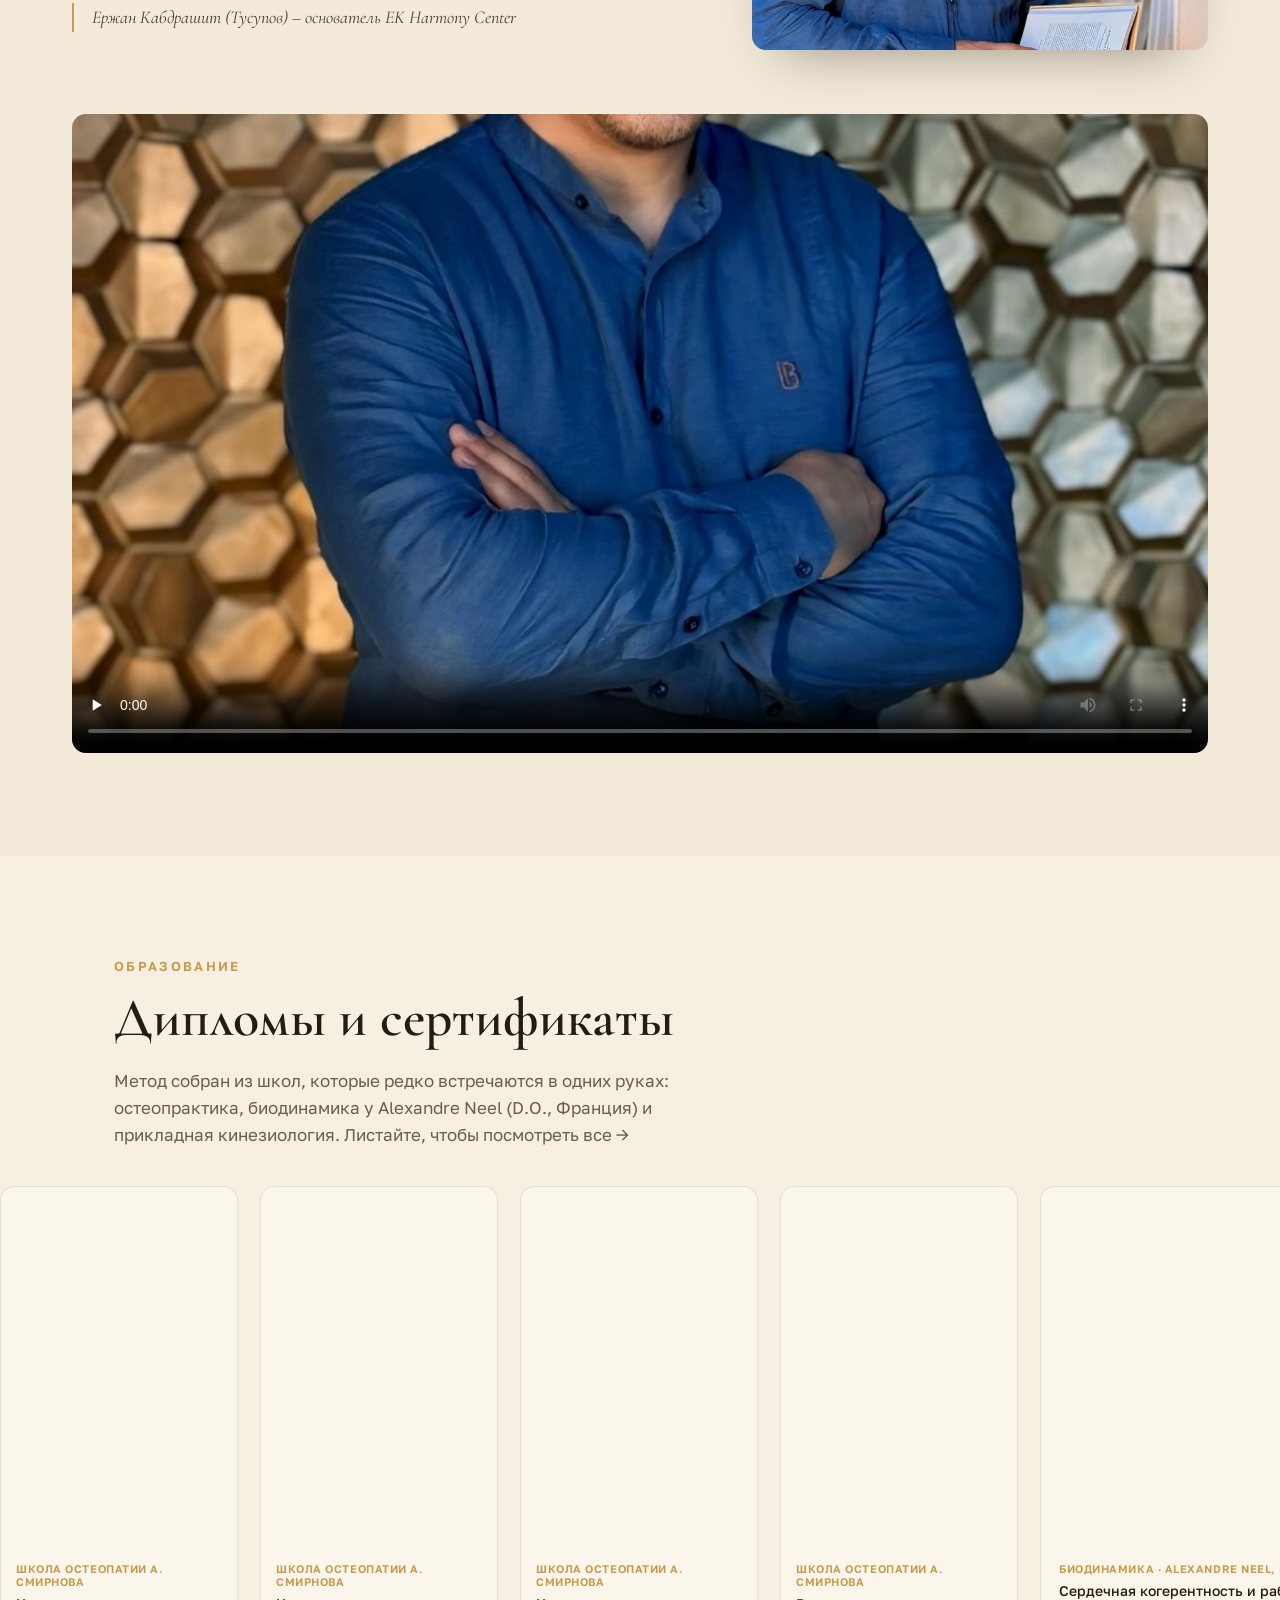
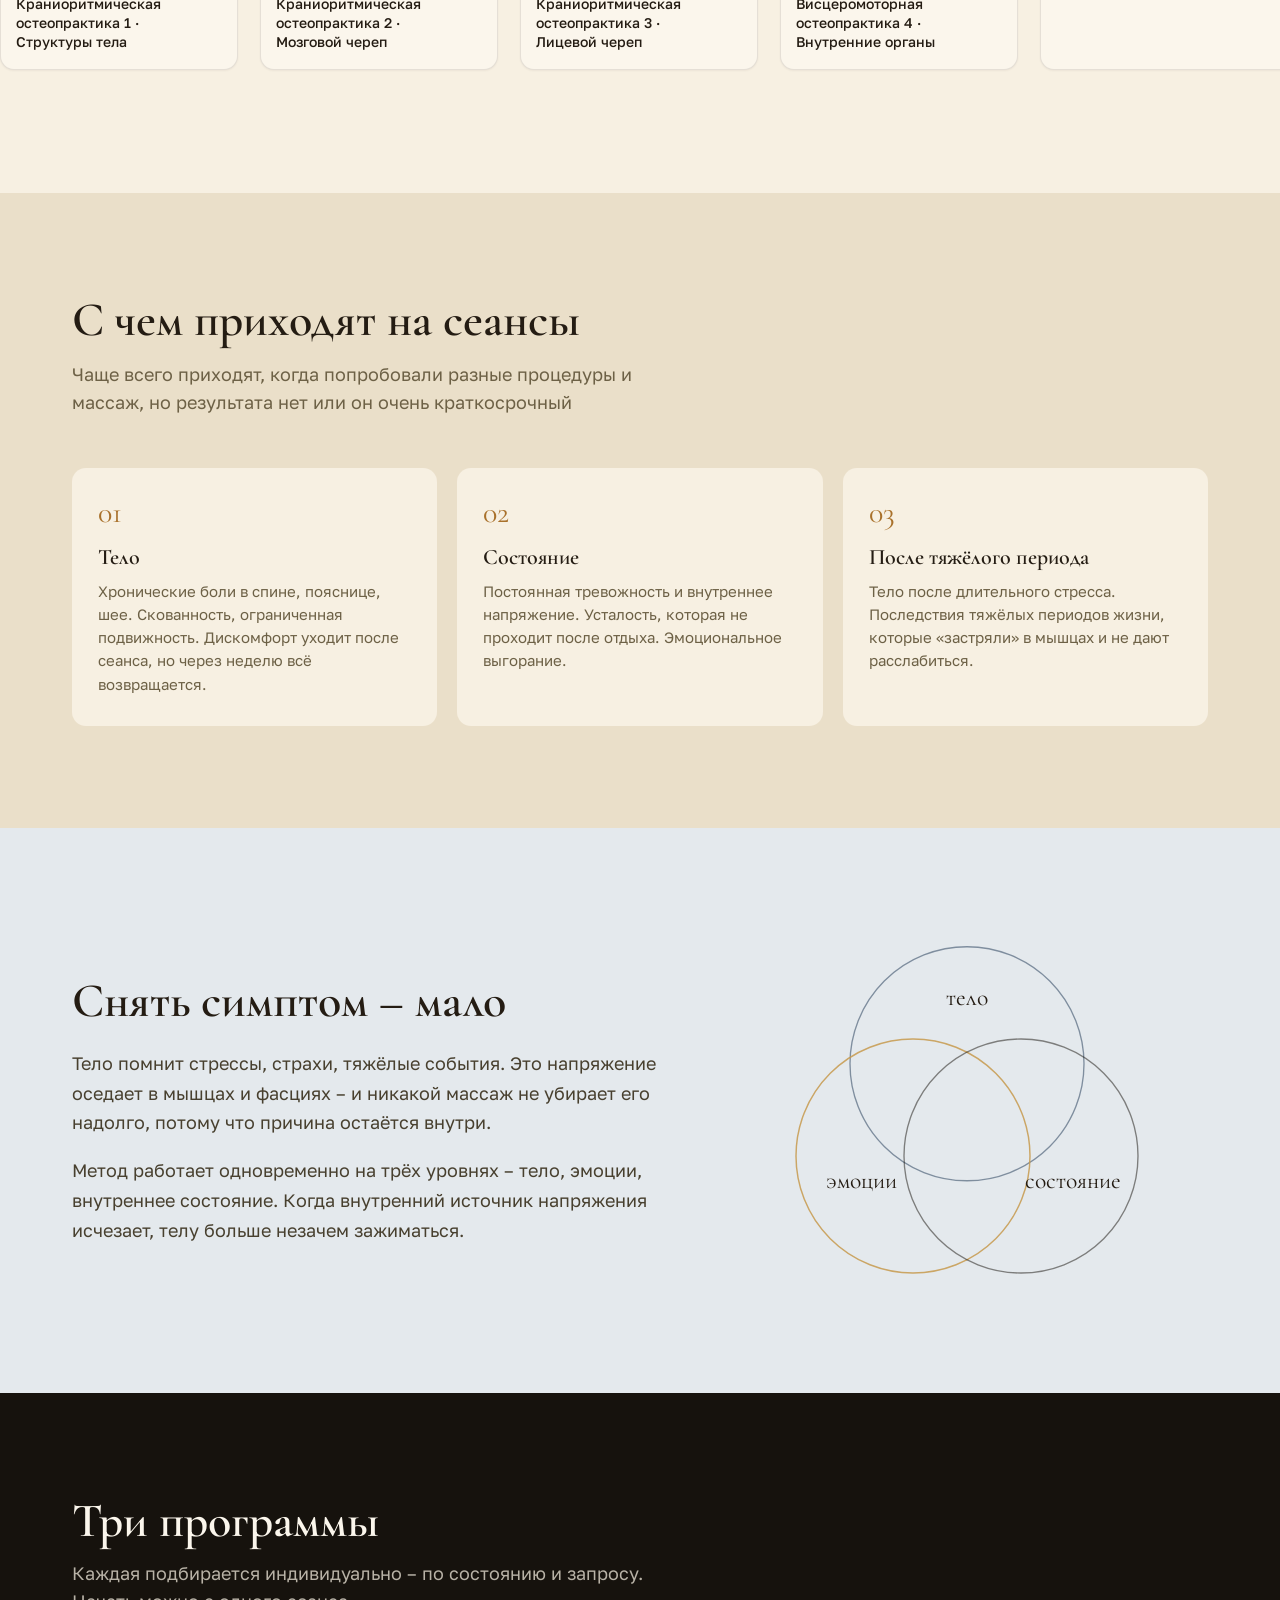
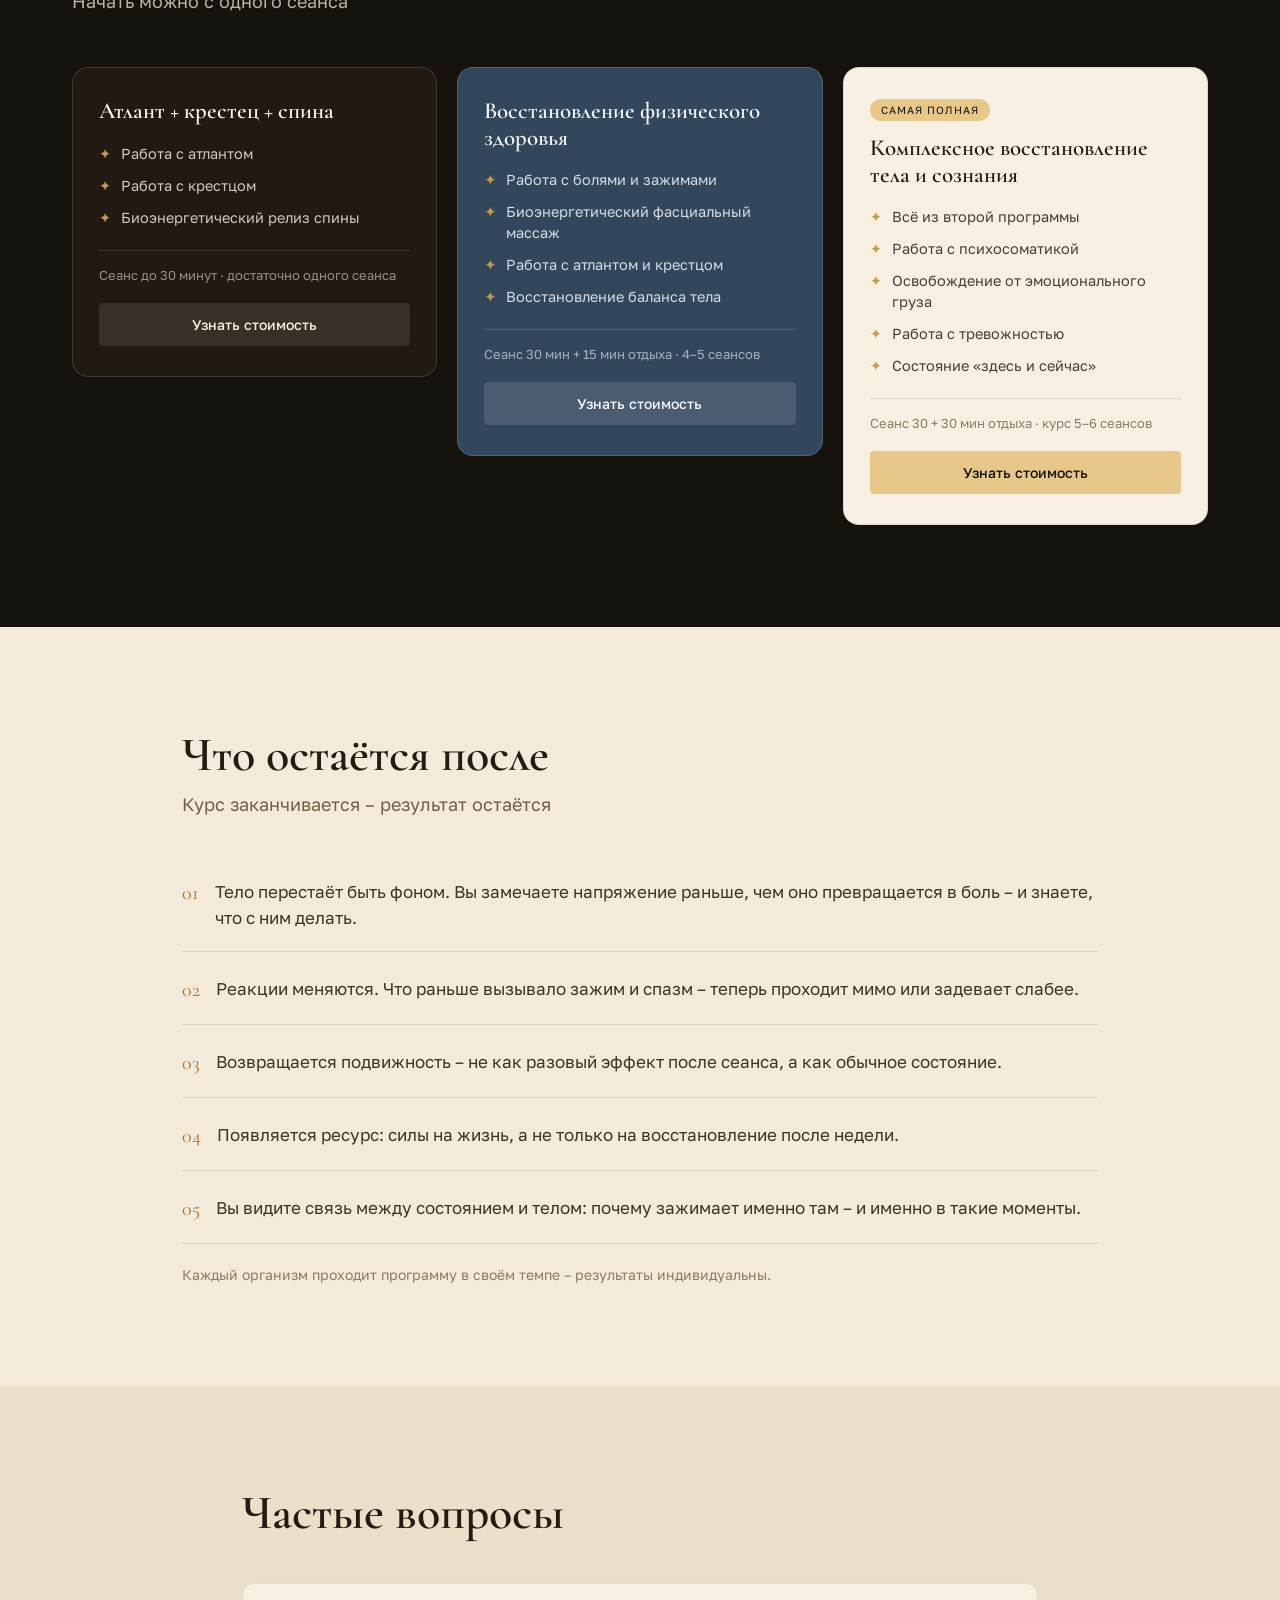
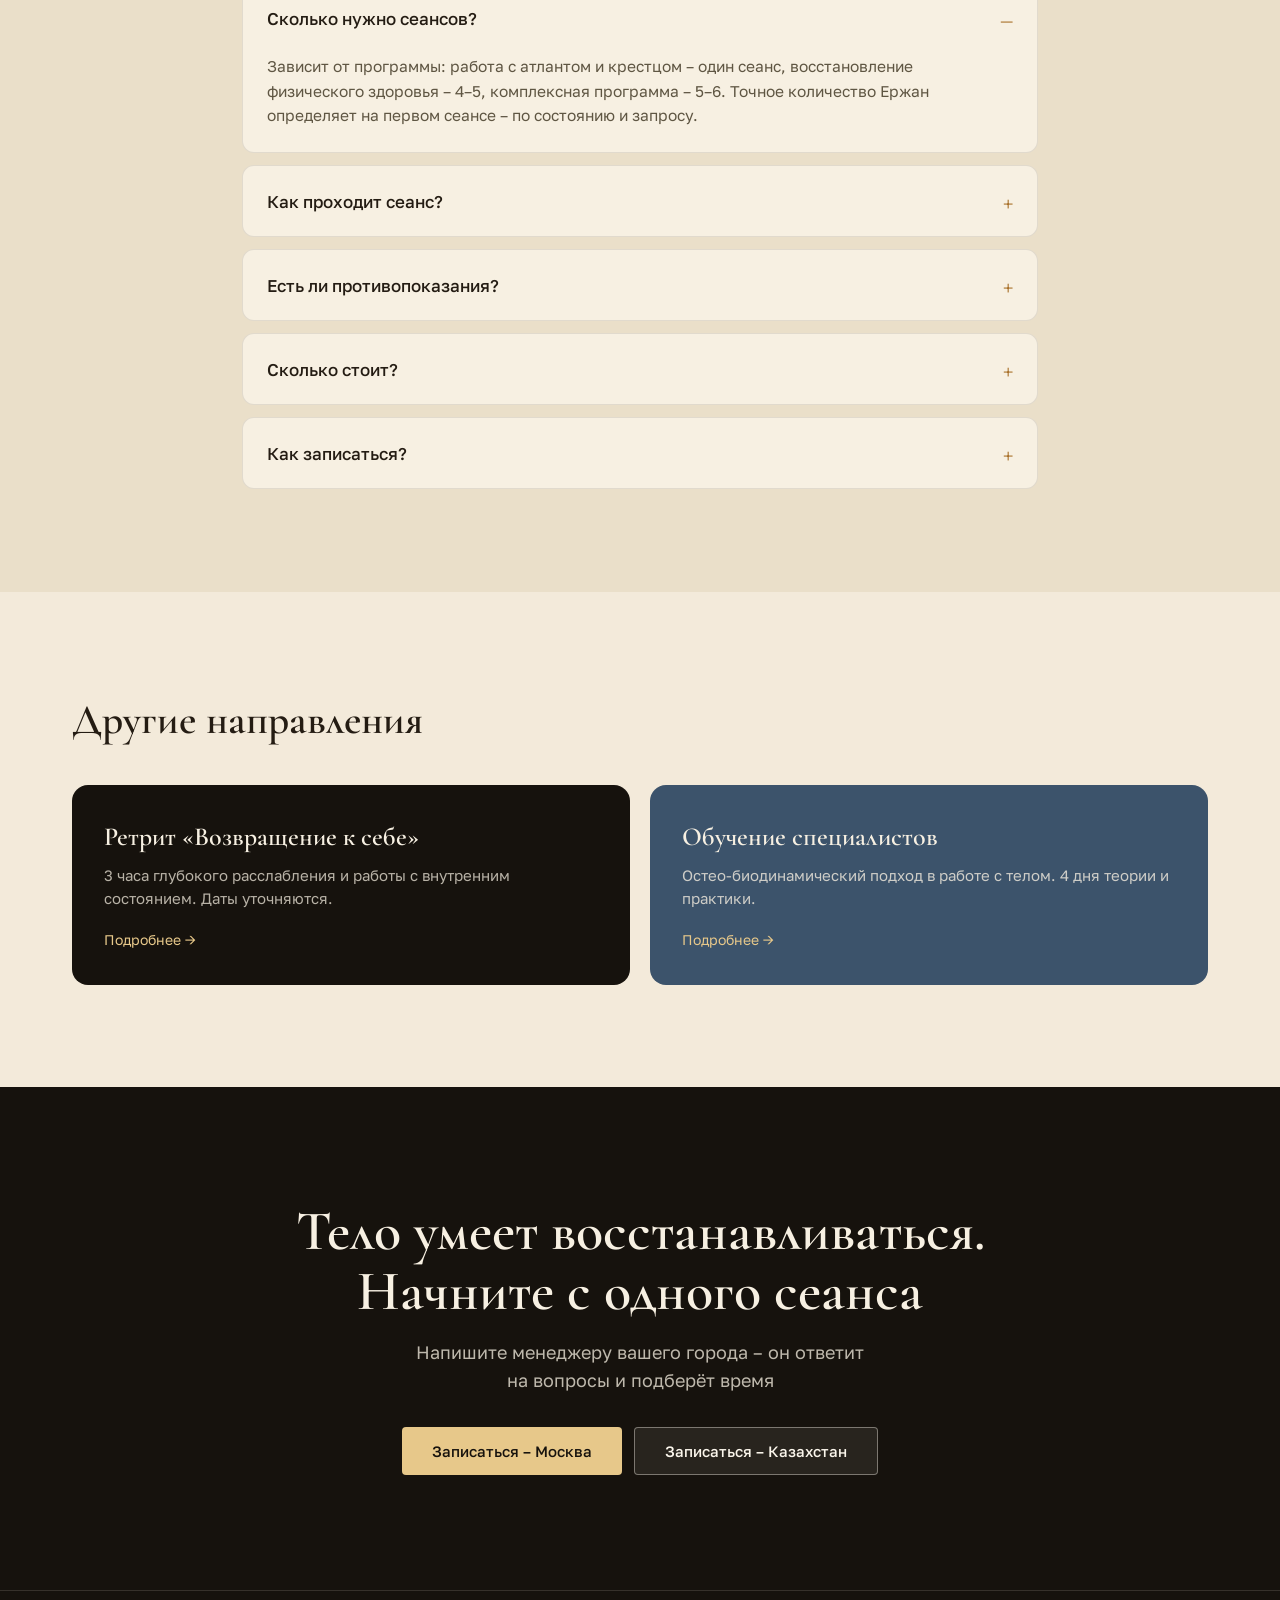
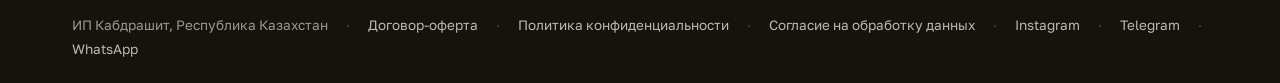
==== commit cb44f215: "Кнопки «Узнать стоимость» ведут в финальный блок записи у менеджера (#booking) Раньше вели на #zapis" ====
--- a/index.html
+++ b/index.html
@@ -224,7 +224,7 @@
           <div class="li"><span class="mark">✦</span><span>Биоэнергетический релиз спины</span></div>
         </div>
         <div class="prog-meta">Сеанс до 30 минут · достаточно одного сеанса</div>
-        <a class="prog-btn" href="#zapis">Узнать стоимость</a>
+        <a class="prog-btn" href="#booking">Узнать стоимость</a>
       </div>
 
       <div class="prog v-blue">
@@ -236,7 +236,7 @@
           <div class="li"><span class="mark">✦</span><span>Восстановление баланса тела</span></div>
         </div>
         <div class="prog-meta">Сеанс 30 мин + 15 мин отдыха · 4–5 сеансов</div>
-        <a class="prog-btn" href="#zapis">Узнать стоимость</a>
+        <a class="prog-btn" href="#booking">Узнать стоимость</a>
       </div>
 
       <div class="prog v-feat">
@@ -250,7 +250,7 @@
           <div class="li"><span class="mark">✦</span><span>Состояние «здесь и сейчас»</span></div>
         </div>
         <div class="prog-meta">Сеанс 30 + 30 мин отдыха · курс 5–6 сеансов</div>
-        <a class="prog-btn" href="#zapis">Узнать стоимость</a>
+        <a class="prog-btn" href="#booking">Узнать стоимость</a>
       </div>
 
     </div>
@@ -339,7 +339,7 @@
 </section>
 
 <!-- ===== FINAL + FOOTER ===== -->
-<section class="bg-black">
+<section class="bg-black" id="booking">
   <div class="final-wrap">
     <h2>Тело умеет восстанавливаться. Начните с одного сеанса</h2>
     <p>Напишите менеджеру вашего города – он ответит на вопросы и подберёт время</p>
--- a/site.css
+++ b/site.css
@@ -24,7 +24,7 @@
   --pad:32px;
 }
 *{box-sizing:border-box}
-html{scroll-behavior:smooth}
+html{scroll-behavior:smooth;scroll-padding-top:72px}
 body{margin:0;background:var(--paper);color:var(--ink);font-family:var(--font-body);-webkit-font-smoothing:antialiased;-webkit-tap-highlight-color:transparent;overflow-x:hidden}
 a{color:inherit;text-decoration:none}
 img{max-width:100%;display:block}
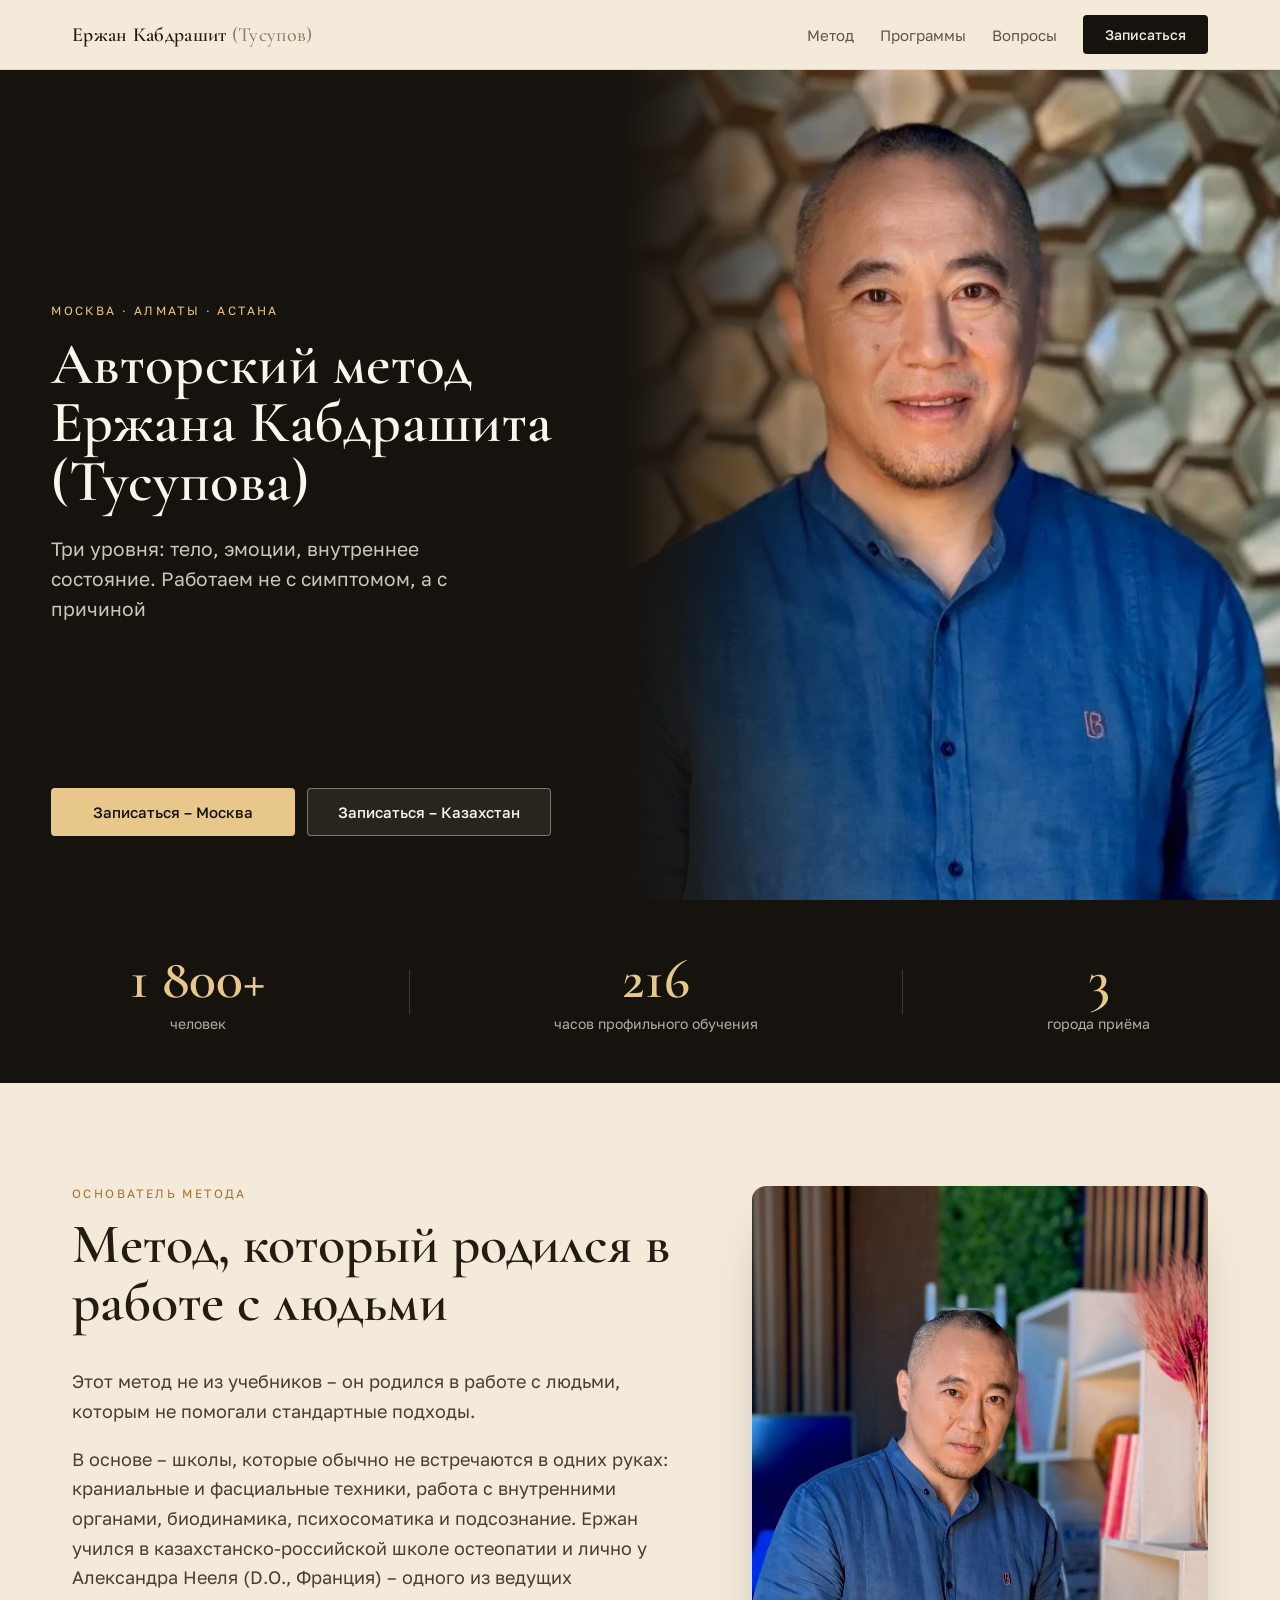
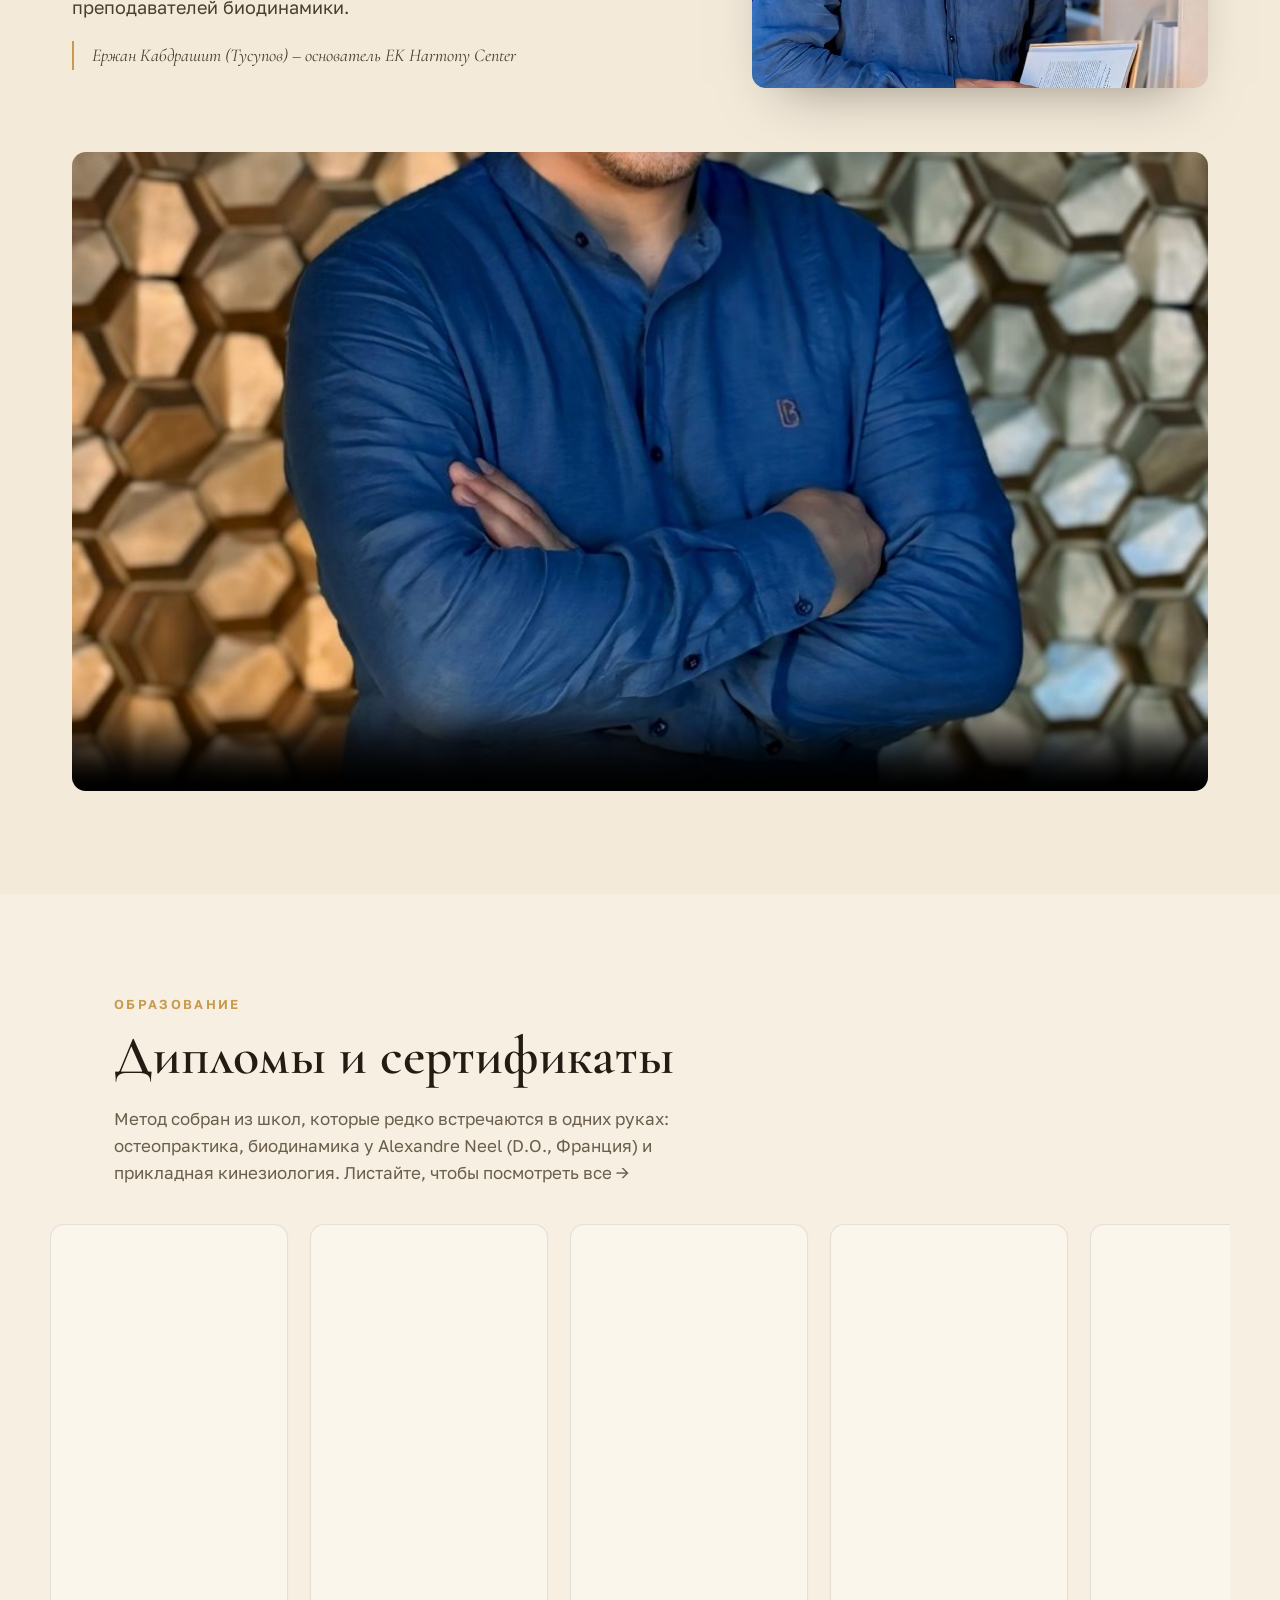
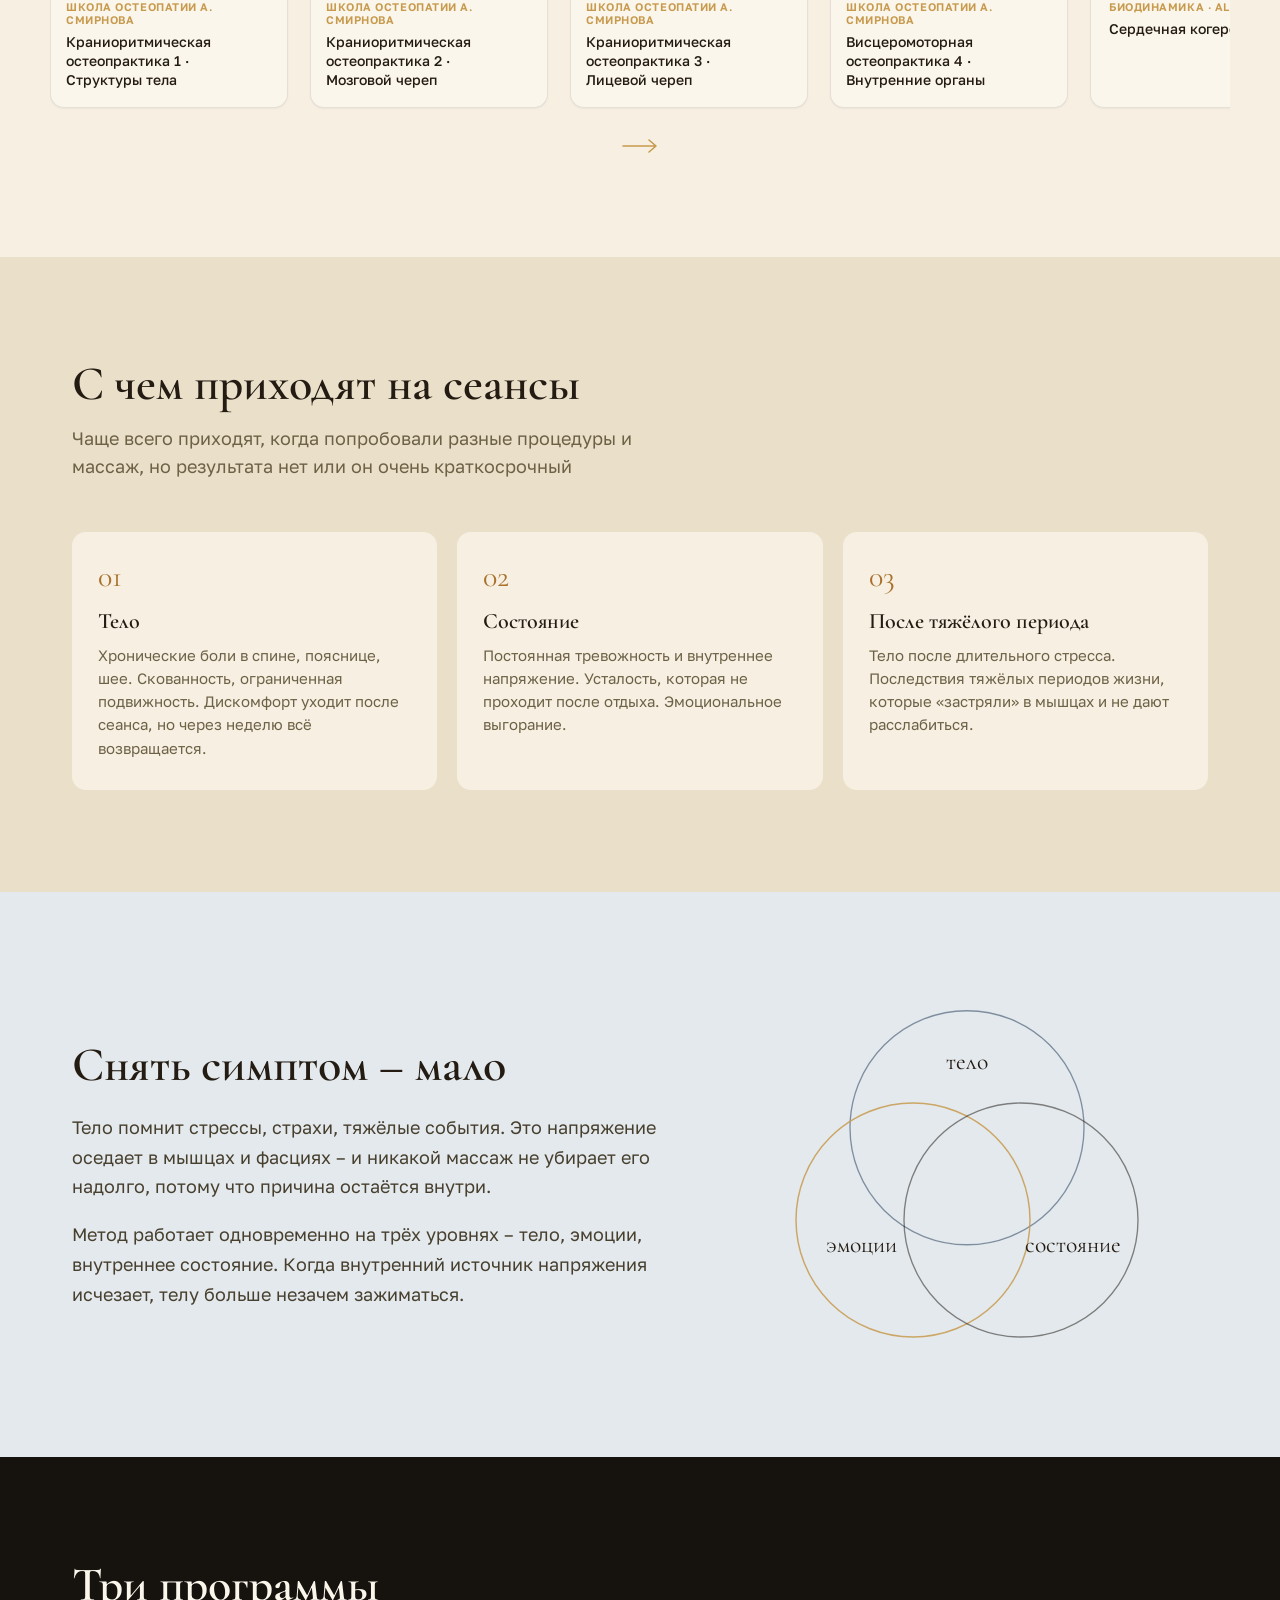
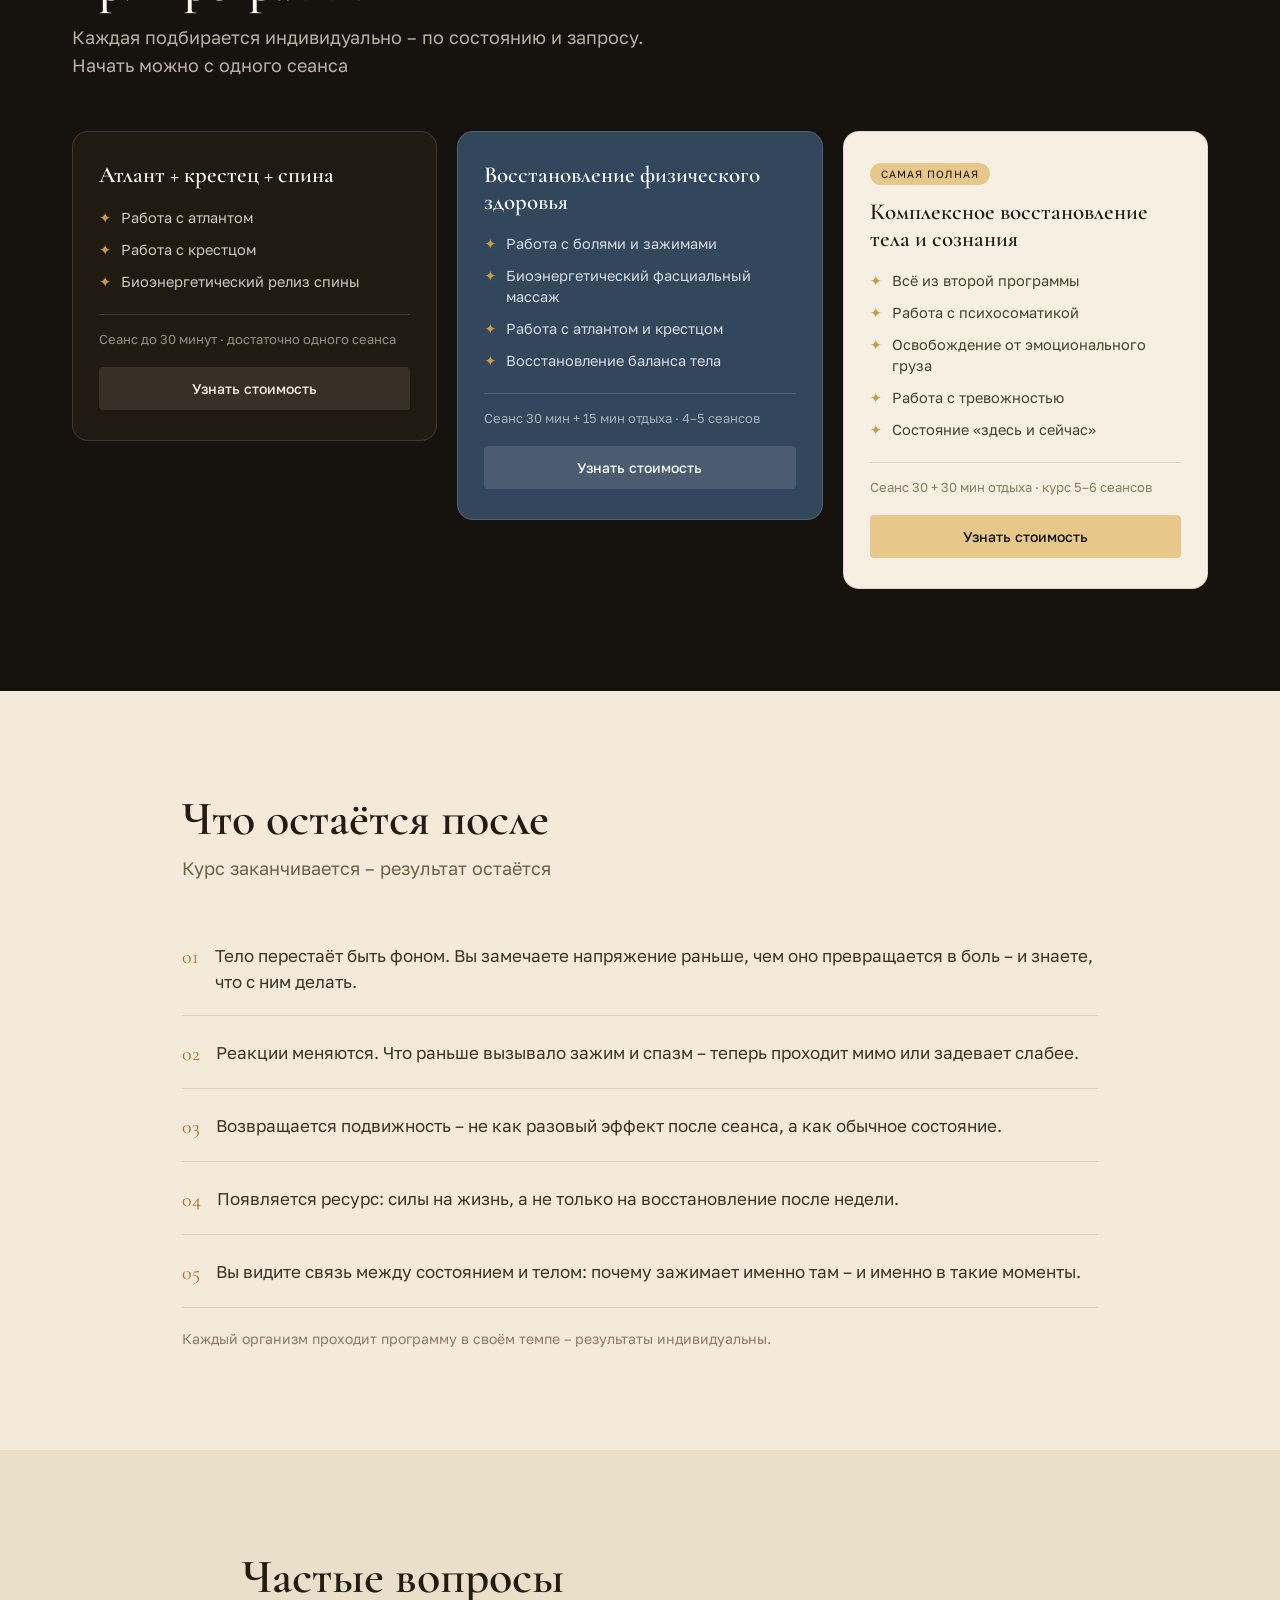
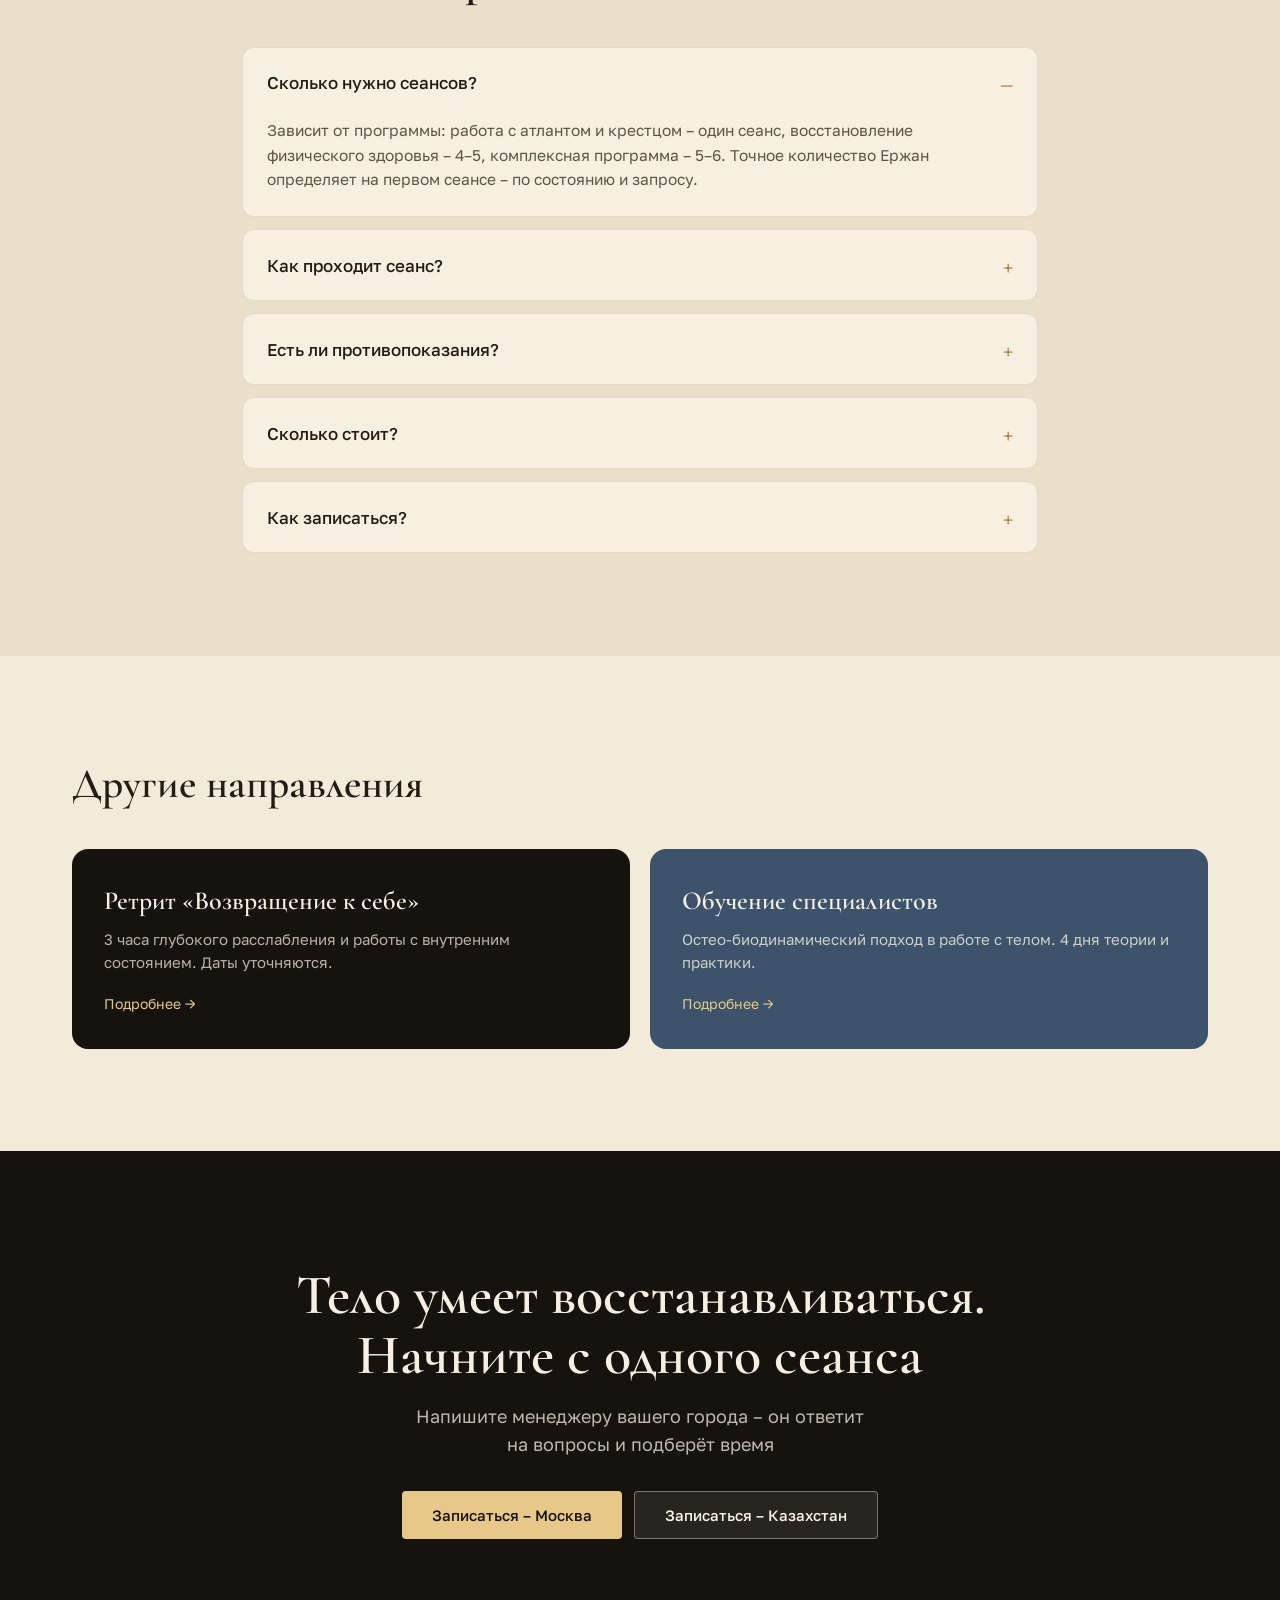
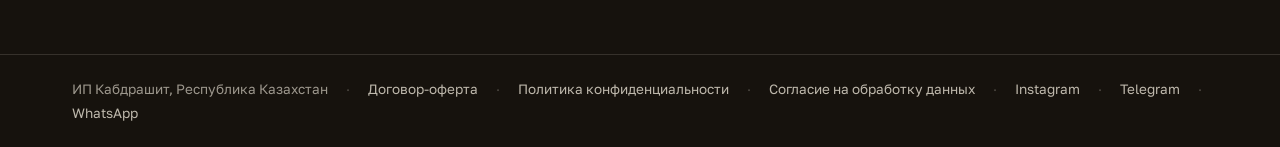
==== commit 977b2325: "Сертификаты: выровнять ленту по заголовку + стрелка-подсказка; hero на весь экран (десктоп) - Лента " ====
--- a/index.html
+++ b/index.html
@@ -42,7 +42,7 @@
       <a href="#metod" class="link first">Метод</a>
       <a href="#programma" class="link">Программы</a>
       <a href="#faq" class="link">Вопросы</a>
-      <a href="#zapis" class="nav-cta">Записаться</a>
+      <a href="#booking" class="nav-cta">Записаться</a>
     </div>
     <button class="burger" id="burger" aria-label="Открыть меню" aria-expanded="false" aria-controls="mobileMenu">
       <svg class="icon-open" width="20" height="20" viewBox="0 0 20 20" aria-hidden="true"><line x1="2" y1="5" x2="18" y2="5" stroke="#241C13" stroke-width="1.6"/><line x1="2" y1="10" x2="18" y2="10" stroke="#241C13" stroke-width="1.6"/><line x1="2" y1="15" x2="18" y2="15" stroke="#241C13" stroke-width="1.6"/></svg>
@@ -54,7 +54,7 @@
   <a href="#metod" class="link">Метод</a>
   <a href="#programma" class="link">Программы</a>
   <a href="#faq" class="link">Вопросы</a>
-  <a href="#zapis" class="nav-cta">Записаться</a>
+  <a href="#booking" class="nav-cta">Записаться</a>
 </div>
 
 <!-- ===== HERO ===== -->
@@ -67,7 +67,7 @@
     </div>
     <div class="hero-cta" id="zapis">
       <a class="btn btn-gold" data-tg="program_hero_msk" href="#" target="_blank" rel="noopener">Записаться – Москва</a>
-      <a class="btn btn-outline-dark" data-wa="Здравствуйте! Хочу записаться на программу" href="#" target="_blank" rel="noopener">Записаться – Казахстан</a>
+      <a class="btn btn-outline-dark" data-wa="Добрый день! Меня интересуют сеансы Ержана" href="#" target="_blank" rel="noopener">Записаться – Казахстан</a>
     </div>
   </div>
   <div class="hero-photo">
@@ -158,6 +158,9 @@
       <div class="cert-frame"><picture><source srcset="photos/certs/cert-6-thumb.webp?v=4" type="image/webp"><img src="photos/certs/cert-6-thumb.jpg?v=4" alt="Ментальные саморазрушающие программы · диагностика и коррекция — КАПК" loading="lazy" decoding="async"></picture></div>
       <div class="cert-cap"><div class="cert-issuer">КАПК · Прикладная кинезиология</div><div class="cert-title">Ментальные саморазрушающие программы · диагностика и коррекция</div></div>
     </button>
+  </div>
+  <div class="cert-hint" aria-hidden="true">
+    <svg width="38" height="16" viewBox="0 0 38 16" fill="none"><path d="M2 8h33M28 2l7 6-7 6" stroke="currentColor" stroke-width="1.6" stroke-linecap="round" stroke-linejoin="round"/></svg>
   </div>
 </section>
 
@@ -345,7 +348,7 @@
     <p>Напишите менеджеру вашего города – он ответит на вопросы и подберёт время</p>
     <div class="final-cta">
       <a class="btn btn-gold" data-tg="program_final_msk" href="#" target="_blank" rel="noopener">Записаться – Москва</a>
-      <a class="btn btn-outline-dark" data-wa="Здравствуйте! Хочу записаться на программу" href="#" target="_blank" rel="noopener">Записаться – Казахстан</a>
+      <a class="btn btn-outline-dark" data-wa="Добрый день! Меня интересуют сеансы Ержана" href="#" target="_blank" rel="noopener">Записаться – Казахстан</a>
     </div>
   </div>
   <footer>
@@ -358,7 +361,7 @@
       <span class="dot">·</span><a href="#" target="_blank" rel="noopener">Instagram</a>
       <!-- Telegram: PLACEHOLDER_BOT заменить на username бота (см. site.js) -->
       <span class="dot">·</span><a data-tg="program_footer" href="#" target="_blank" rel="noopener">Telegram</a>
-      <span class="dot">·</span><a data-wa="Здравствуйте!" href="#" target="_blank" rel="noopener">WhatsApp</a>
+      <span class="dot">·</span><a data-wa="Добрый день!" href="#" target="_blank" rel="noopener">WhatsApp</a>
     </div>
   </footer>
 </section>
--- a/site.css
+++ b/site.css
@@ -63,7 +63,7 @@
 @media (max-width:760px){.nav-links{display:none}.burger{display:flex}}
 
 /* ---------- Hero (общий грид-паттерн) ---------- */
-.hero{display:grid;grid-template-columns:1fr 1.05fr;align-items:stretch;background:var(--ink-black);min-height:min(88vh,800px)}
+.hero{display:grid;grid-template-columns:1fr 1.05fr;align-items:stretch;background:var(--ink-black);min-height:calc(100svh - 70px)}
 .hero.compact{min-height:min(84vh,760px)}
 .hero-copy{display:flex;flex-direction:column;padding:clamp(40px,5vw,72px) clamp(28px,4vw,64px)}
 .hero-center{margin:auto 0}
@@ -121,10 +121,13 @@
 .certs-eyebrow{font-size:13px;letter-spacing:.18em;text-transform:uppercase;color:var(--gold);font-weight:600;margin-bottom:16px}
 .certs-head h2{font-size:clamp(32px,4.4vw,54px);line-height:1.05;margin:0 0 20px}
 .certs-intro{font-size:17px;line-height:1.6;color:#6B5E4C;margin:0;text-wrap:pretty}
-.cert-row{display:flex;gap:22px;overflow-x:auto;overflow-y:hidden;padding:4px clamp(20px,5vw,64px) 20px;scroll-snap-type:x proximity;-webkit-overflow-scrolling:touch}
+.cert-row{display:flex;gap:22px;overflow-x:auto;overflow-y:hidden;max-width:1180px;margin:0 auto;padding:4px clamp(20px,5vw,64px) 20px;scroll-snap-type:x proximity;-webkit-overflow-scrolling:touch}
 .cert-row::-webkit-scrollbar{height:8px}
 .cert-row::-webkit-scrollbar-thumb{background:rgba(36,28,19,.2);border-radius:4px}
 .cert-row::-webkit-scrollbar-track{background:rgba(36,28,19,.06);border-radius:4px}
+.cert-hint{max-width:1180px;margin:10px auto 0;padding:0 clamp(20px,5vw,64px);display:flex;justify-content:center;color:var(--gold)}
+@media (prefers-reduced-motion:no-preference){.cert-hint svg{animation:certNudge 1.7s ease-in-out infinite}}
+@keyframes certNudge{0%,100%{transform:translateX(-4px)}50%{transform:translateX(4px)}}
 .cert{box-sizing:border-box;flex:0 0 238px;width:238px;scroll-snap-align:start;cursor:zoom-in;display:flex;flex-direction:column;background:#FBF6EC;border:1px solid rgba(36,28,19,.1);border-radius:14px;overflow:hidden;box-shadow:0 1px 2px rgba(36,28,19,.05);transition:transform .25s ease,box-shadow .25s ease;padding:0;text-align:left;font-family:inherit;color:var(--ink);touch-action:manipulation}
 .cert.land{flex-basis:514px;width:514px}
 .cert:hover{transform:translateY(-5px);box-shadow:0 16px 34px rgba(36,28,19,.16)}
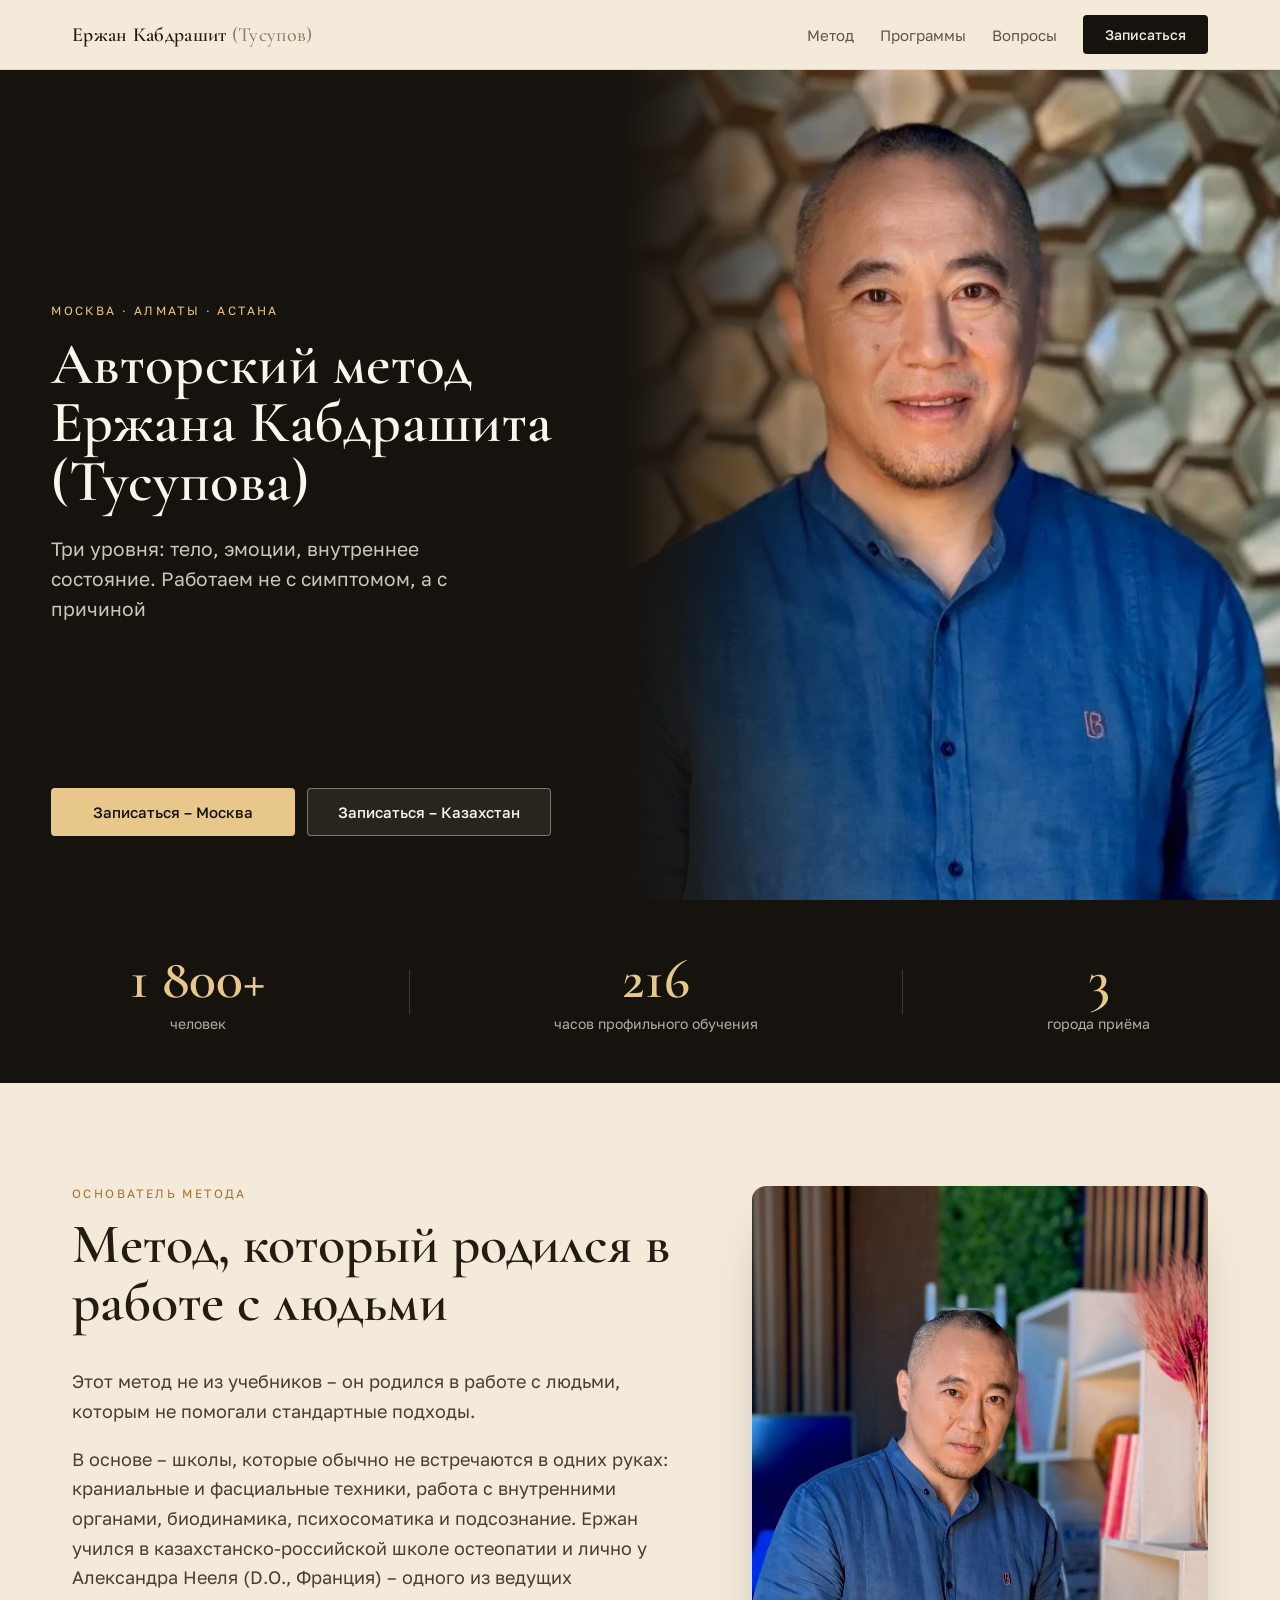
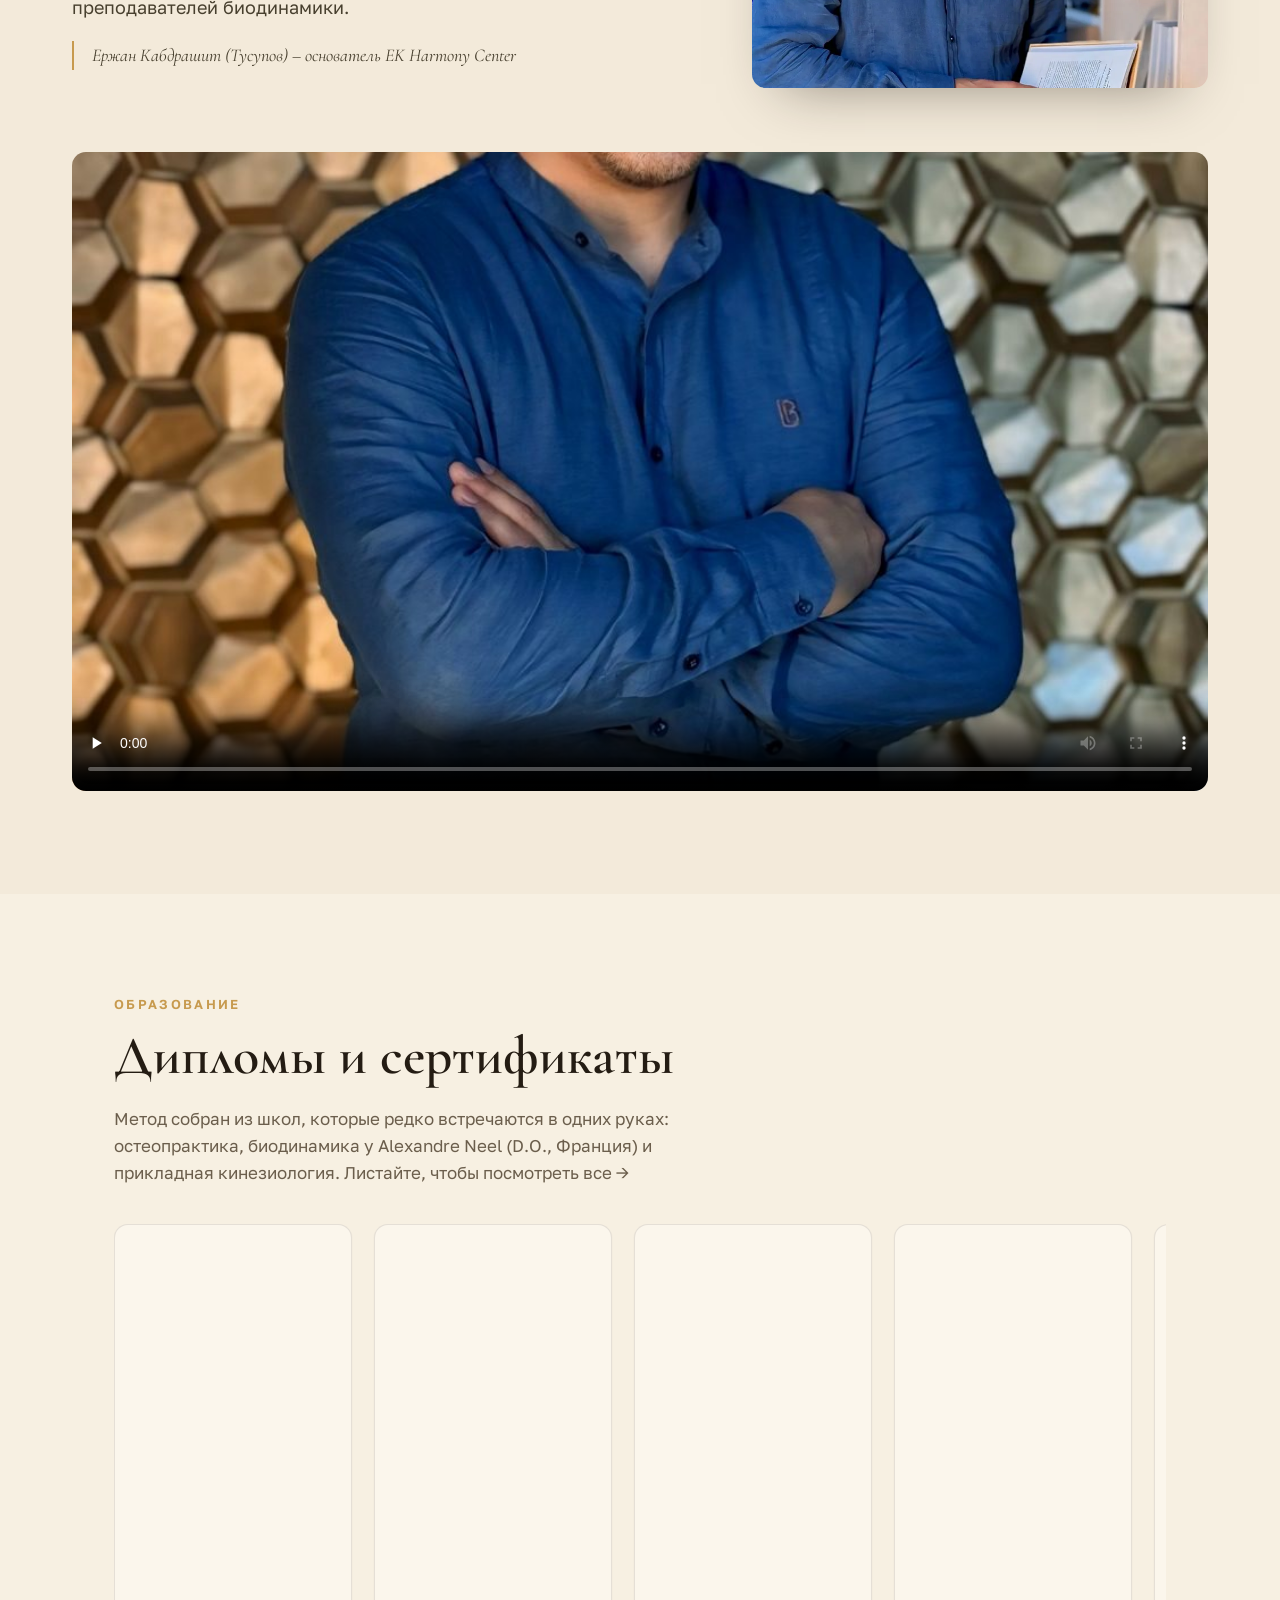
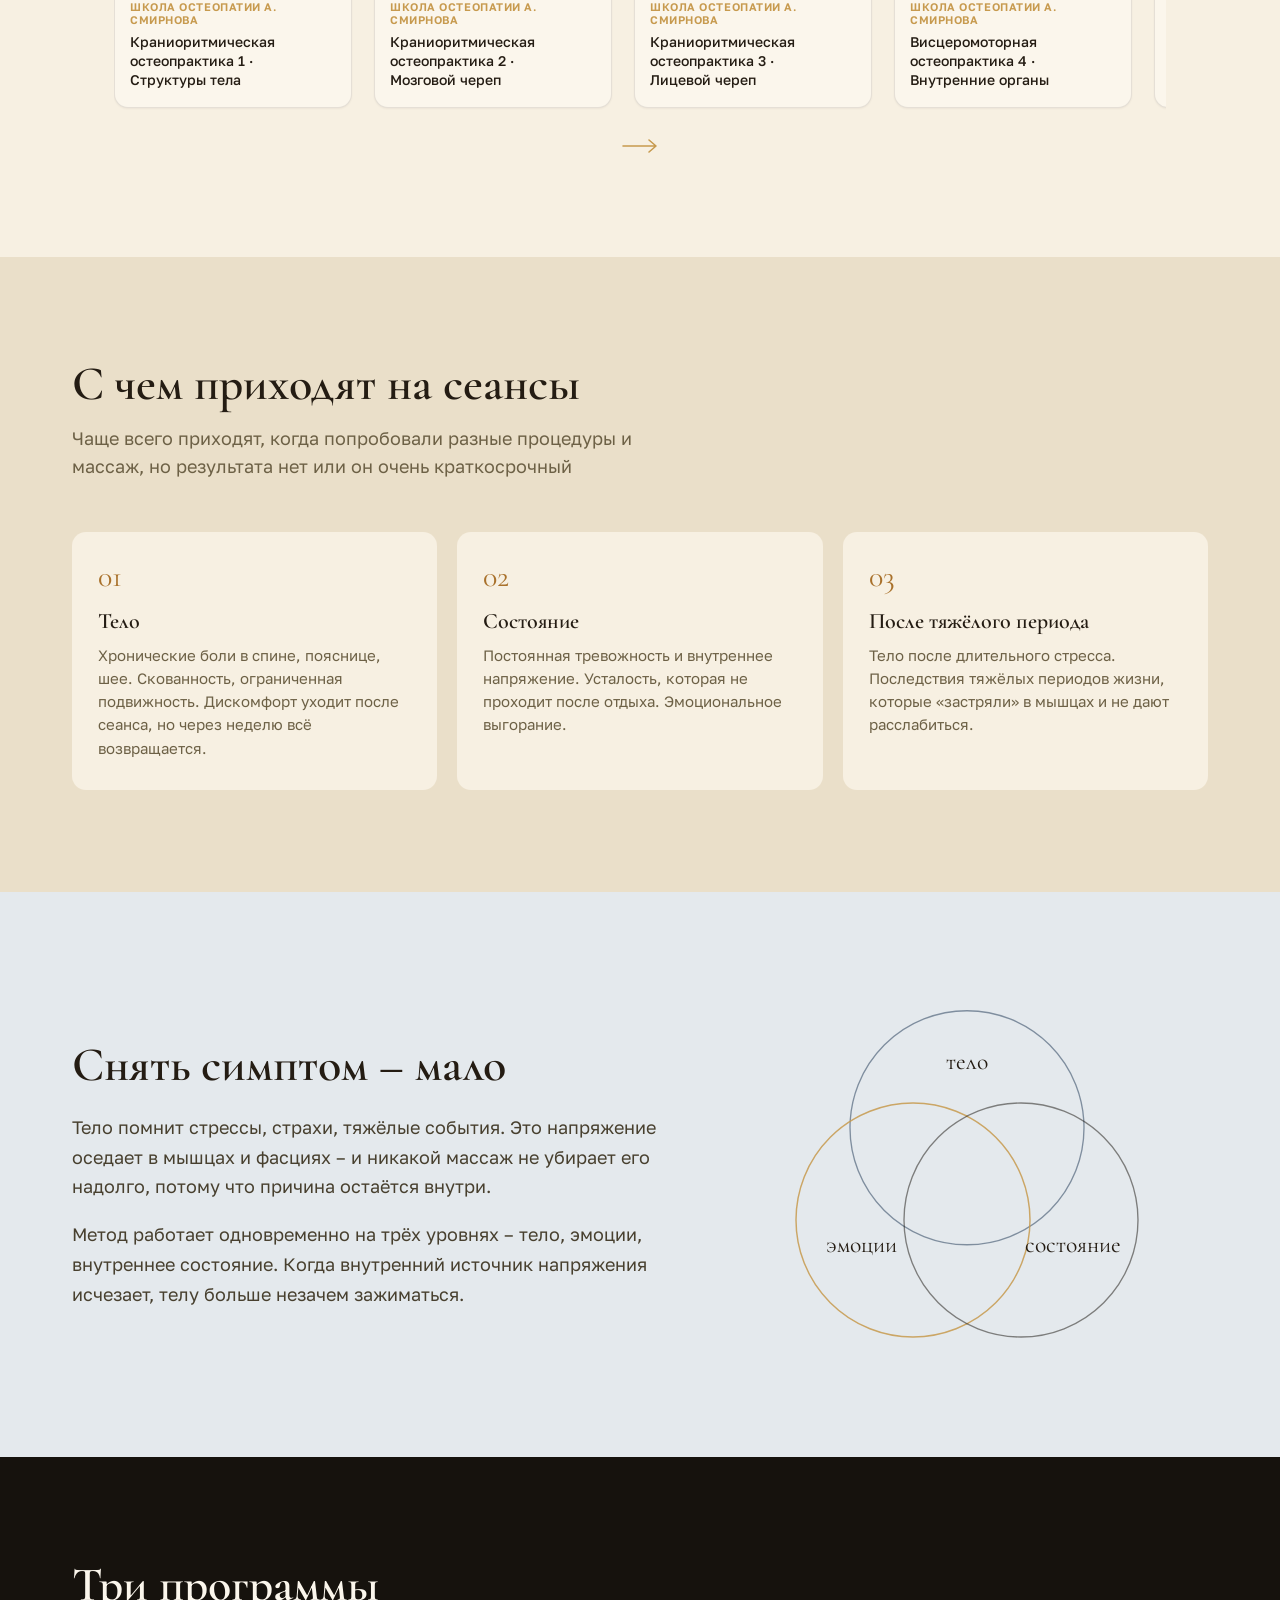
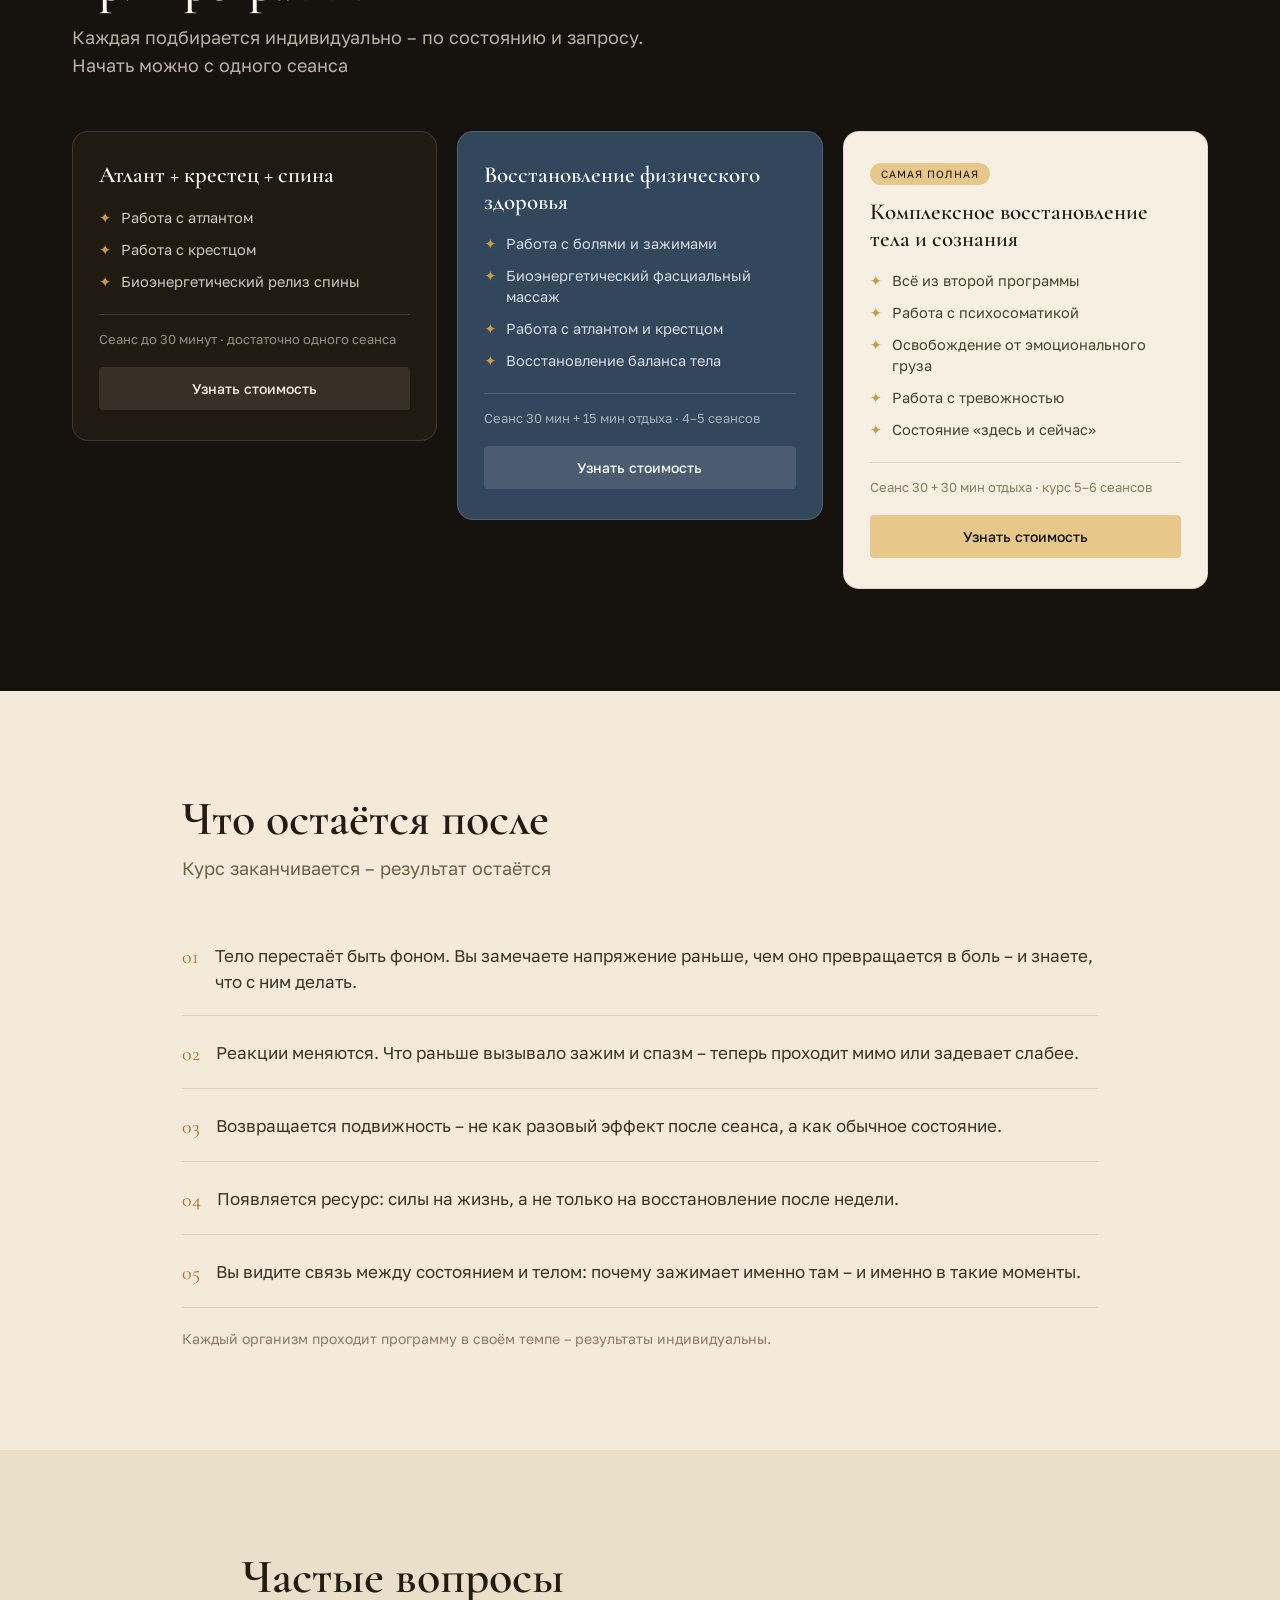
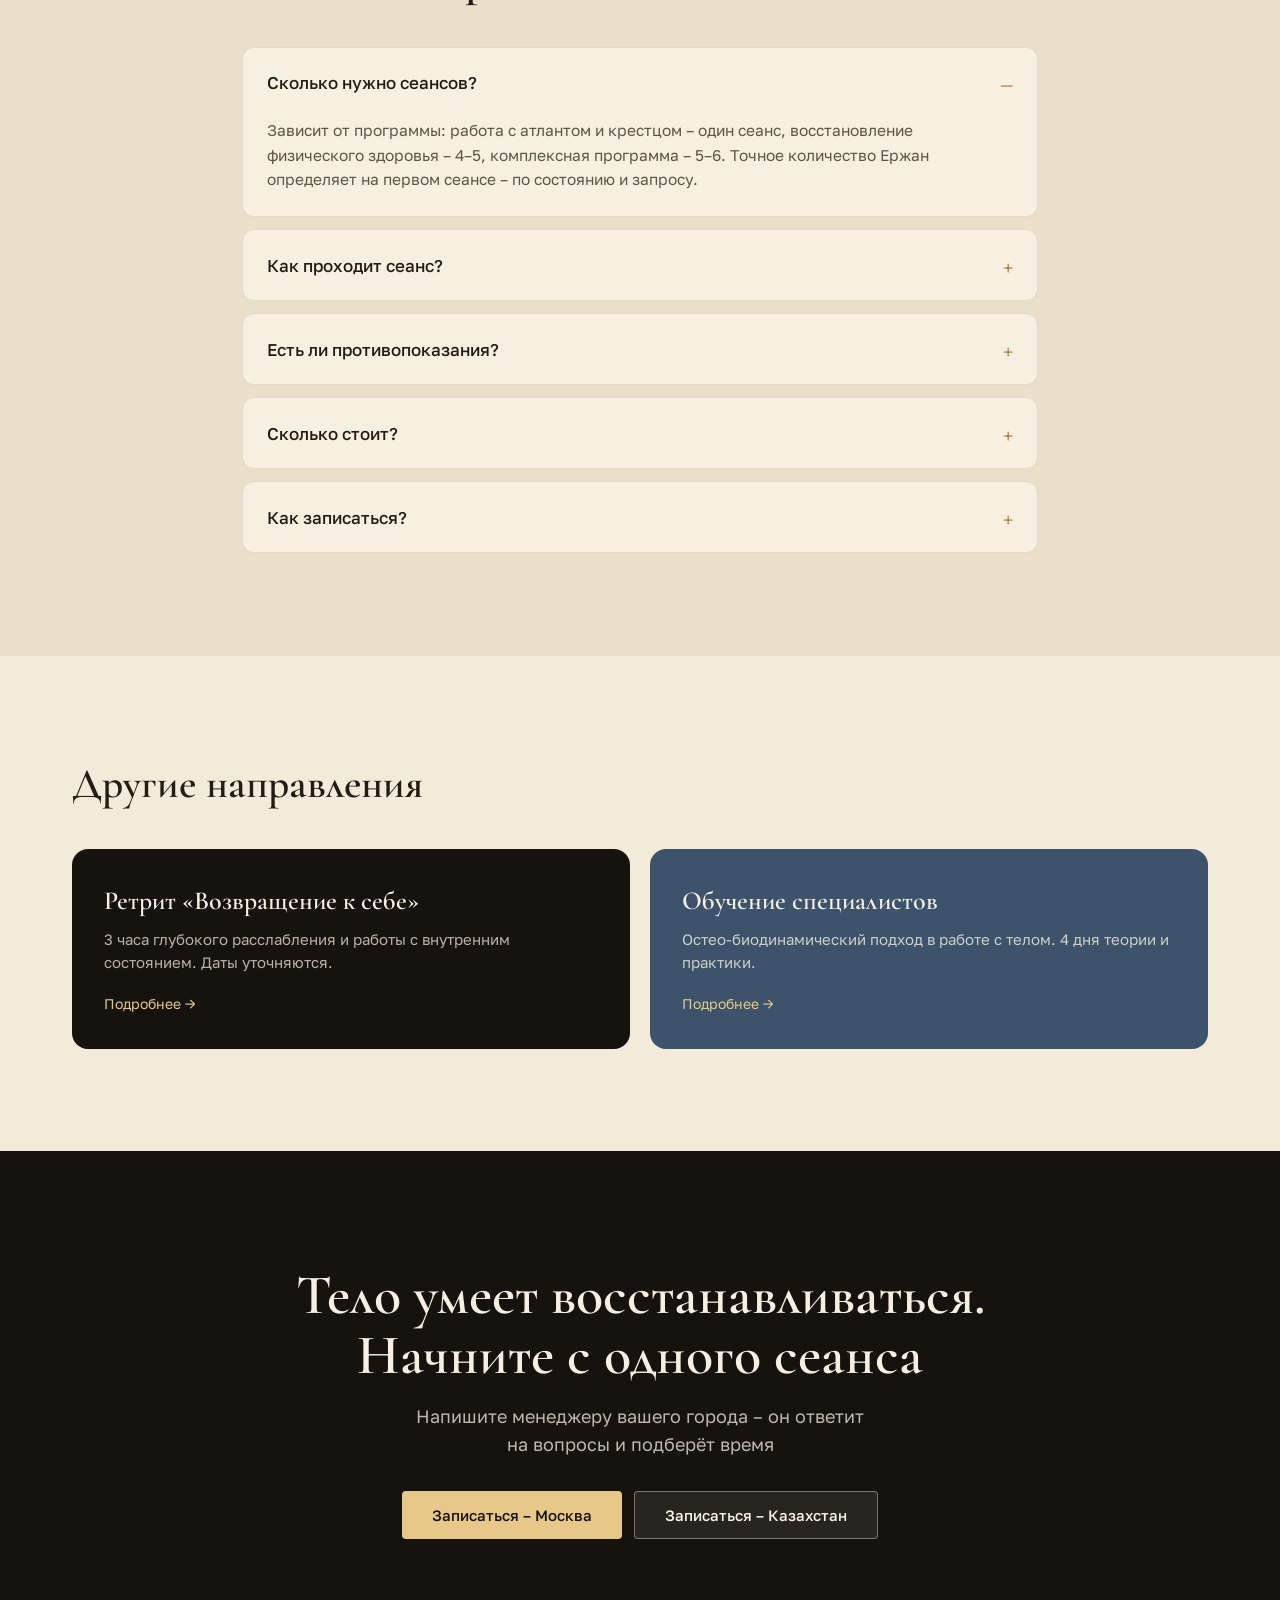
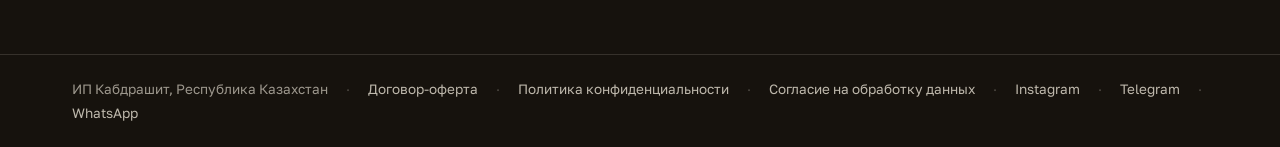
==== commit f5bd8e7c: "Сертификаты: реально выровнять ленту по заголовку (обёртка вместо padding на скролл-контейнере) Прош" ====
--- a/index.html
+++ b/index.html
@@ -133,6 +133,7 @@
       <p class="certs-intro">Метод собран из школ, которые редко встречаются в одних руках: остеопрактика, биодинамика у Alexandre&nbsp;Neel (D.O., Франция) и прикладная кинезиология. Листайте, чтобы посмотреть все&nbsp;→</p>
     </div>
   </div>
+  <div class="certs-scroll">
   <div class="cert-row">
     <button class="cert" type="button" data-full="photos/certs/cert-1.jpg?v=4">
       <div class="cert-frame"><picture><source srcset="photos/certs/cert-1-thumb.webp?v=4" type="image/webp"><img src="photos/certs/cert-1-thumb.jpg?v=4" alt="Краниоритмическая остеопрактика 1 · Структуры тела" loading="lazy" decoding="async"></picture></div>
@@ -158,6 +159,7 @@
       <div class="cert-frame"><picture><source srcset="photos/certs/cert-6-thumb.webp?v=4" type="image/webp"><img src="photos/certs/cert-6-thumb.jpg?v=4" alt="Ментальные саморазрушающие программы · диагностика и коррекция — КАПК" loading="lazy" decoding="async"></picture></div>
       <div class="cert-cap"><div class="cert-issuer">КАПК · Прикладная кинезиология</div><div class="cert-title">Ментальные саморазрушающие программы · диагностика и коррекция</div></div>
     </button>
+  </div>
   </div>
   <div class="cert-hint" aria-hidden="true">
     <svg width="38" height="16" viewBox="0 0 38 16" fill="none"><path d="M2 8h33M28 2l7 6-7 6" stroke="currentColor" stroke-width="1.6" stroke-linecap="round" stroke-linejoin="round"/></svg>
--- a/site.css
+++ b/site.css
@@ -121,7 +121,8 @@
 .certs-eyebrow{font-size:13px;letter-spacing:.18em;text-transform:uppercase;color:var(--gold);font-weight:600;margin-bottom:16px}
 .certs-head h2{font-size:clamp(32px,4.4vw,54px);line-height:1.05;margin:0 0 20px}
 .certs-intro{font-size:17px;line-height:1.6;color:#6B5E4C;margin:0;text-wrap:pretty}
-.cert-row{display:flex;gap:22px;overflow-x:auto;overflow-y:hidden;max-width:1180px;margin:0 auto;padding:4px clamp(20px,5vw,64px) 20px;scroll-snap-type:x proximity;-webkit-overflow-scrolling:touch}
+.certs-scroll{max-width:1180px;margin:0 auto;padding:0 clamp(20px,5vw,64px)}
+.cert-row{display:flex;gap:22px;overflow-x:auto;overflow-y:hidden;padding:4px 0 20px;scroll-snap-type:x proximity;-webkit-overflow-scrolling:touch}
 .cert-row::-webkit-scrollbar{height:8px}
 .cert-row::-webkit-scrollbar-thumb{background:rgba(36,28,19,.2);border-radius:4px}
 .cert-row::-webkit-scrollbar-track{background:rgba(36,28,19,.06);border-radius:4px}
